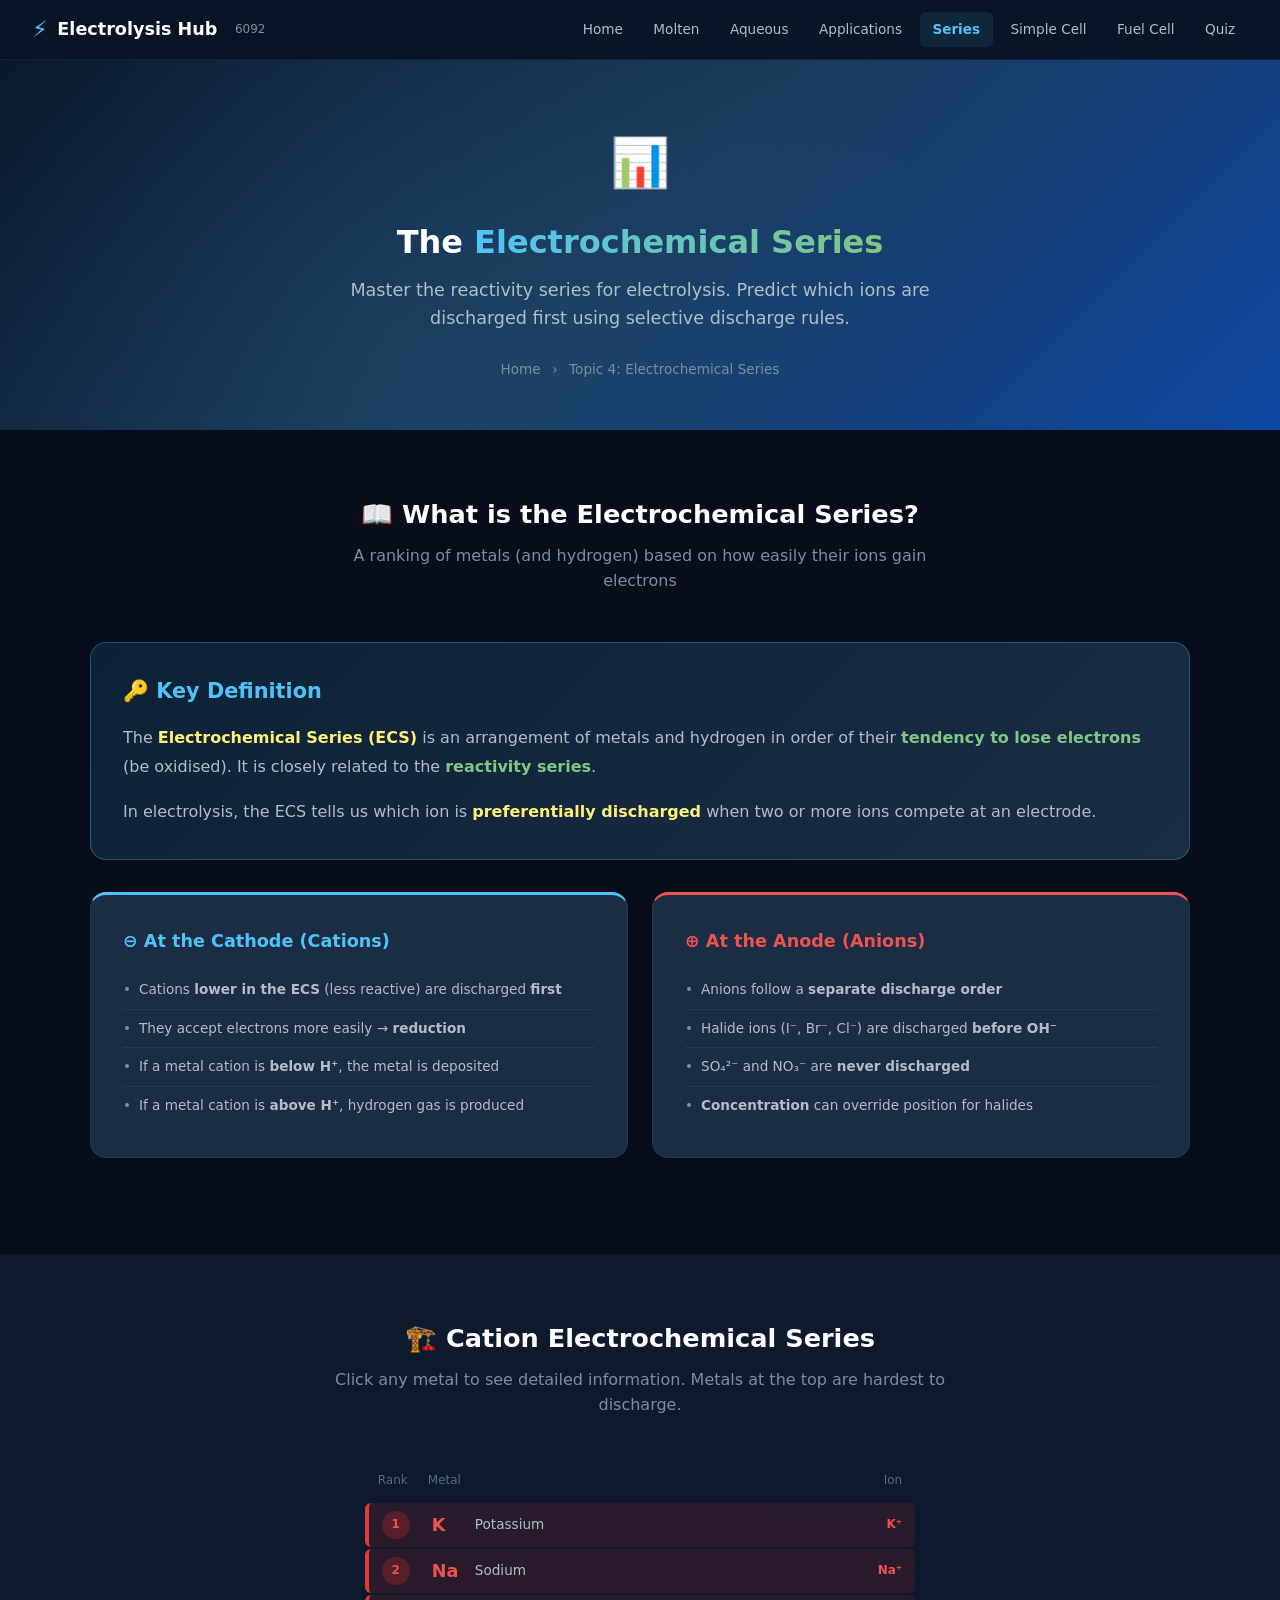
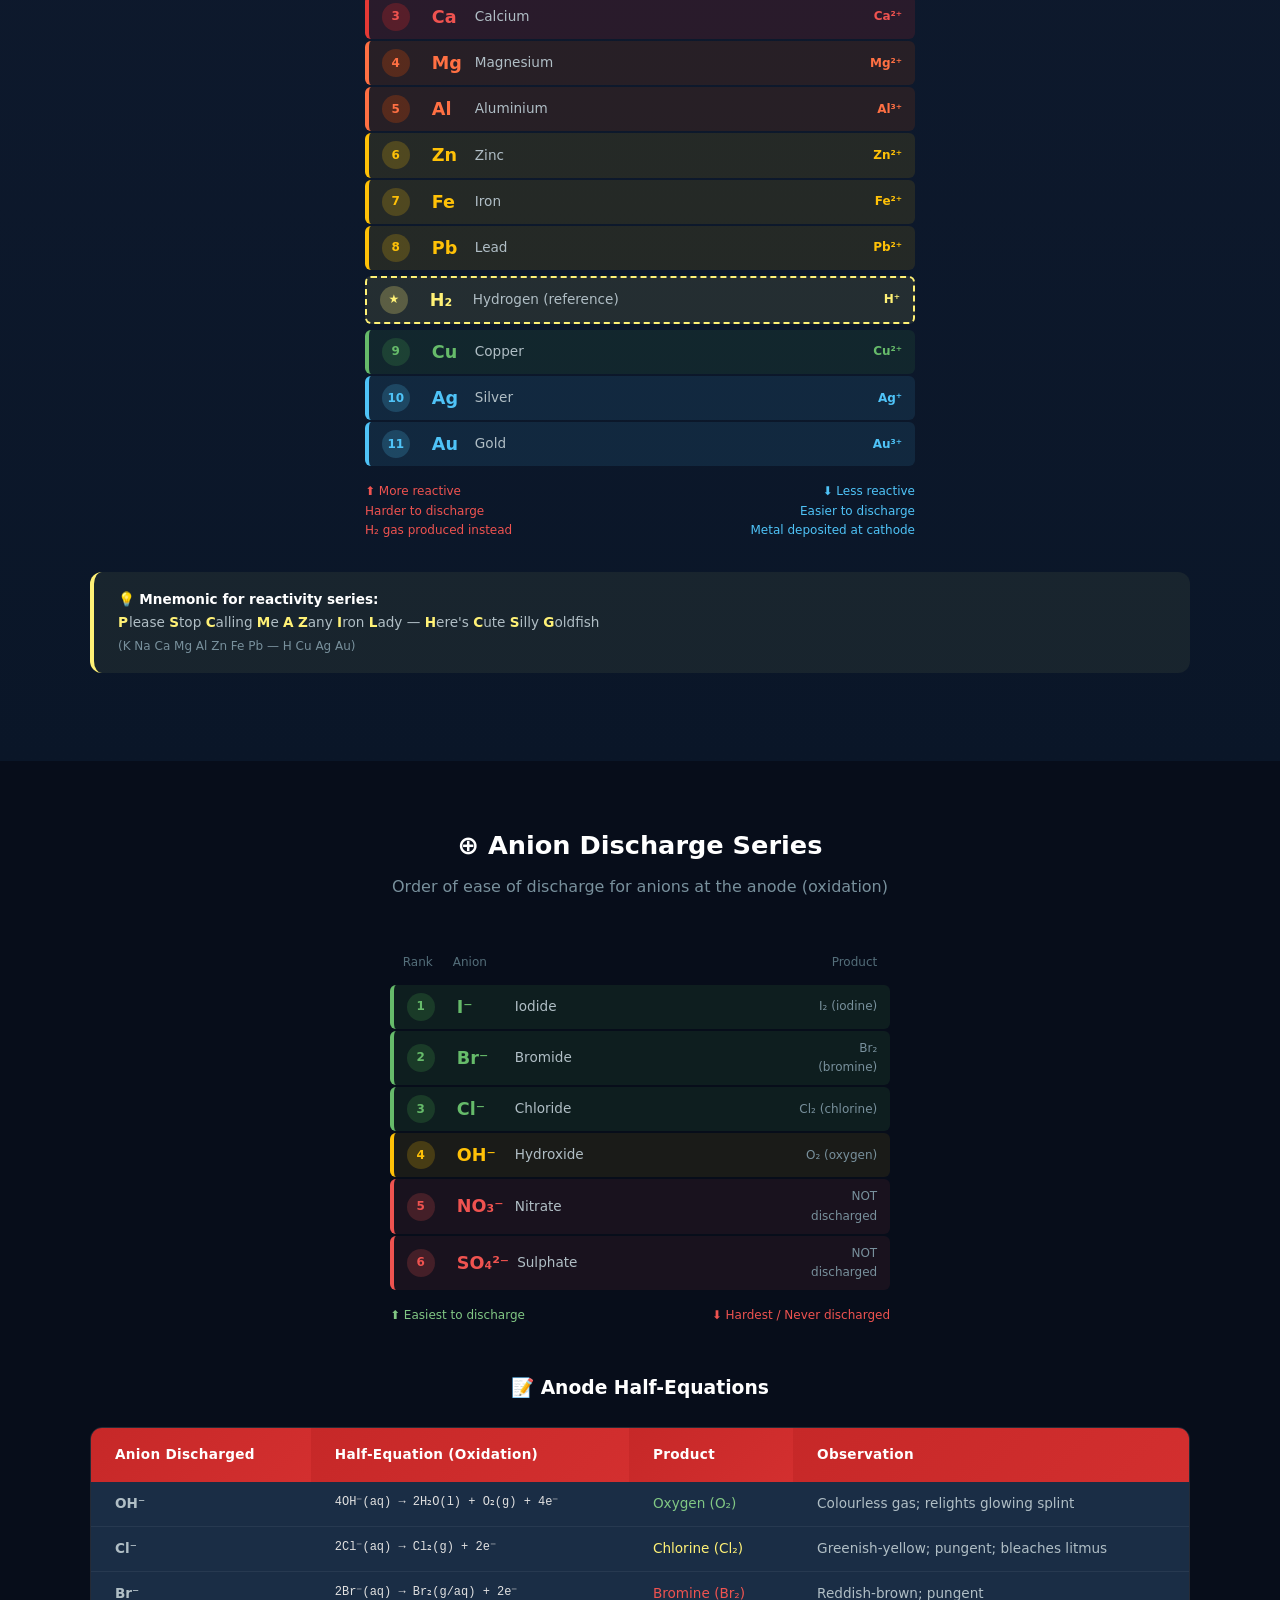
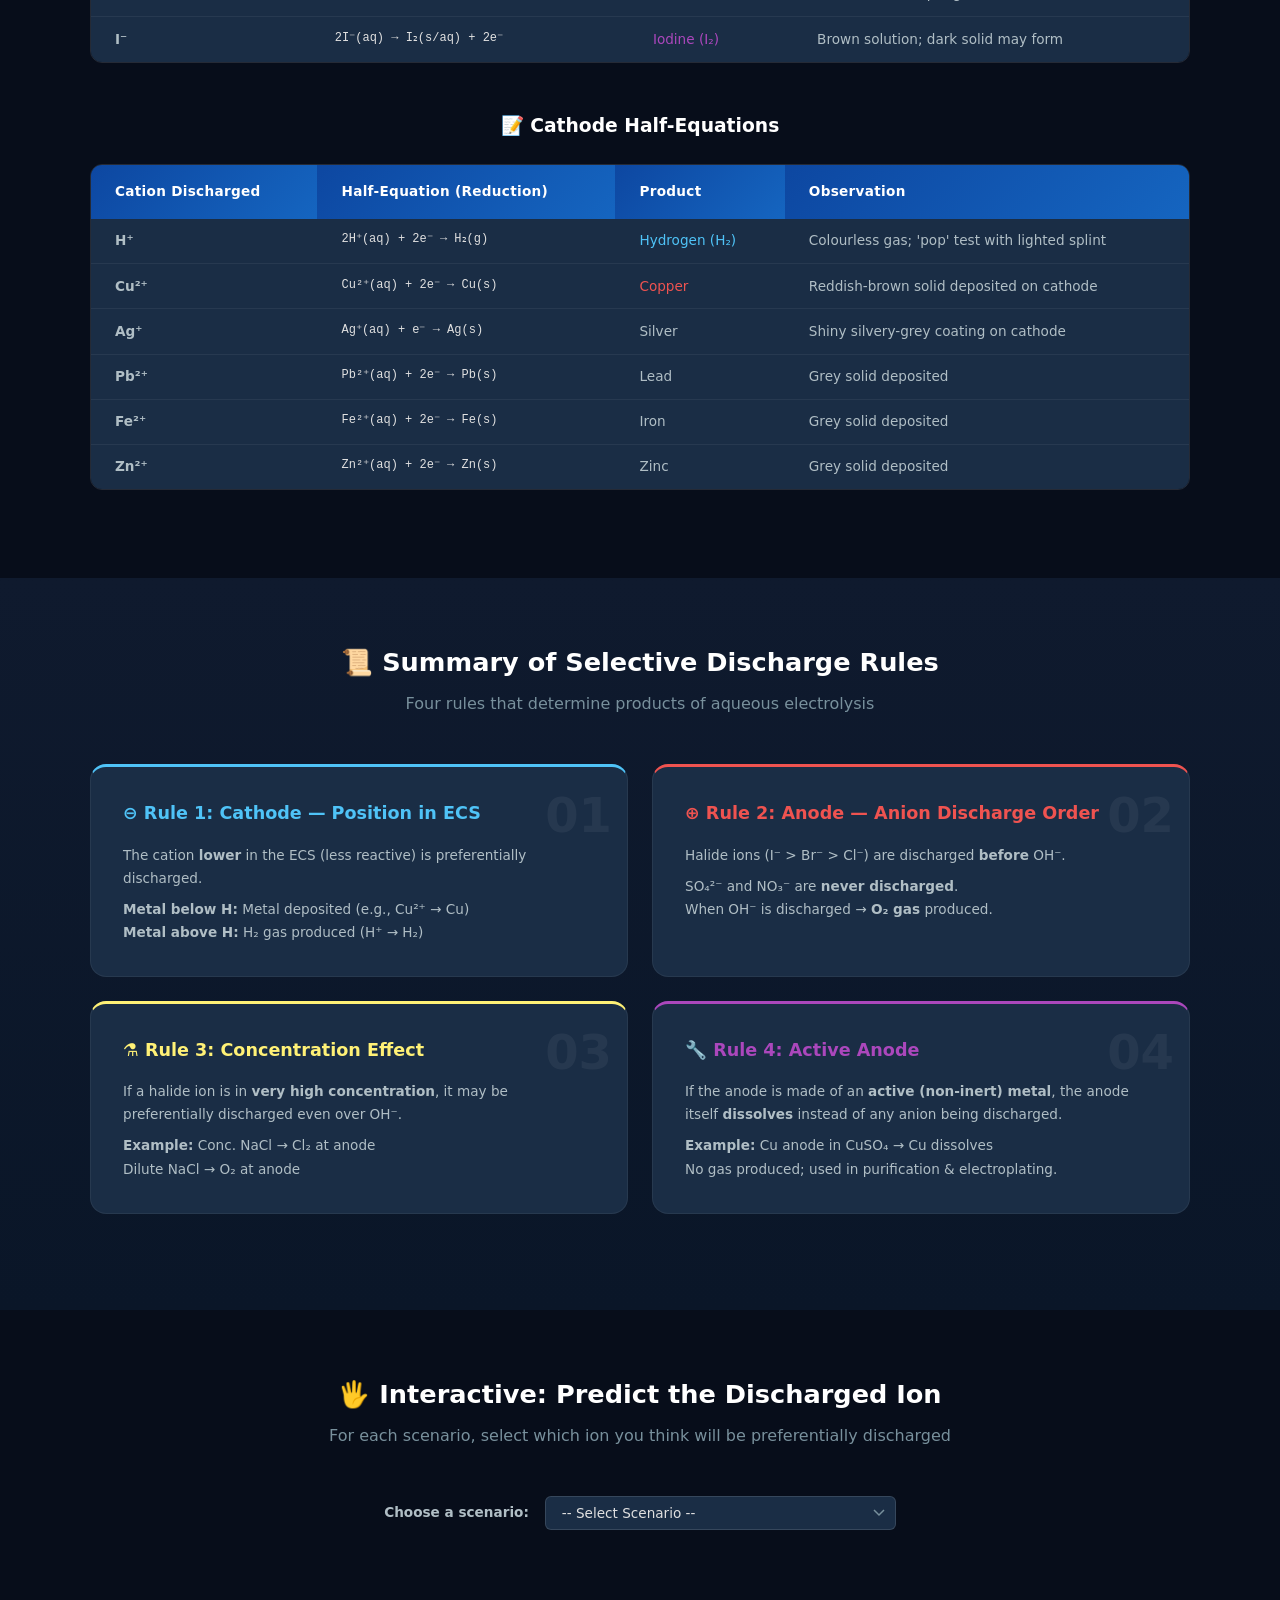
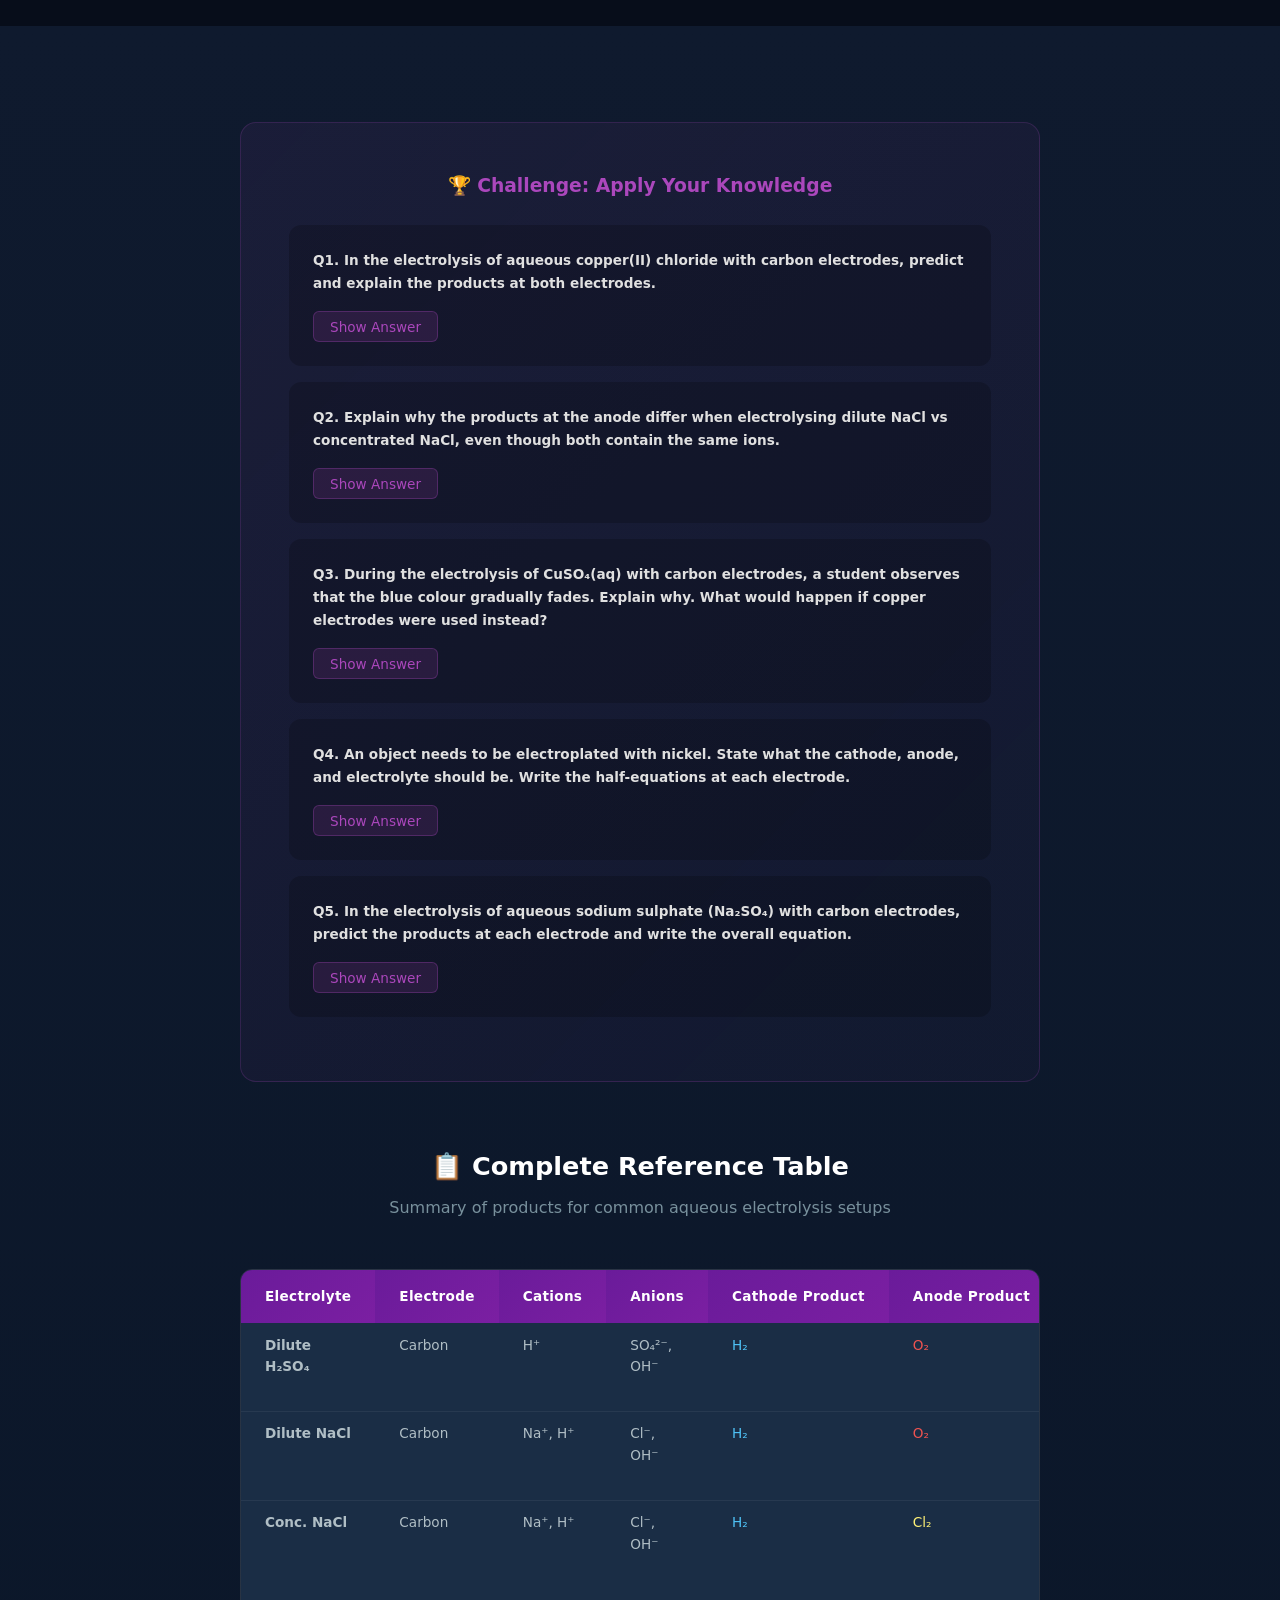
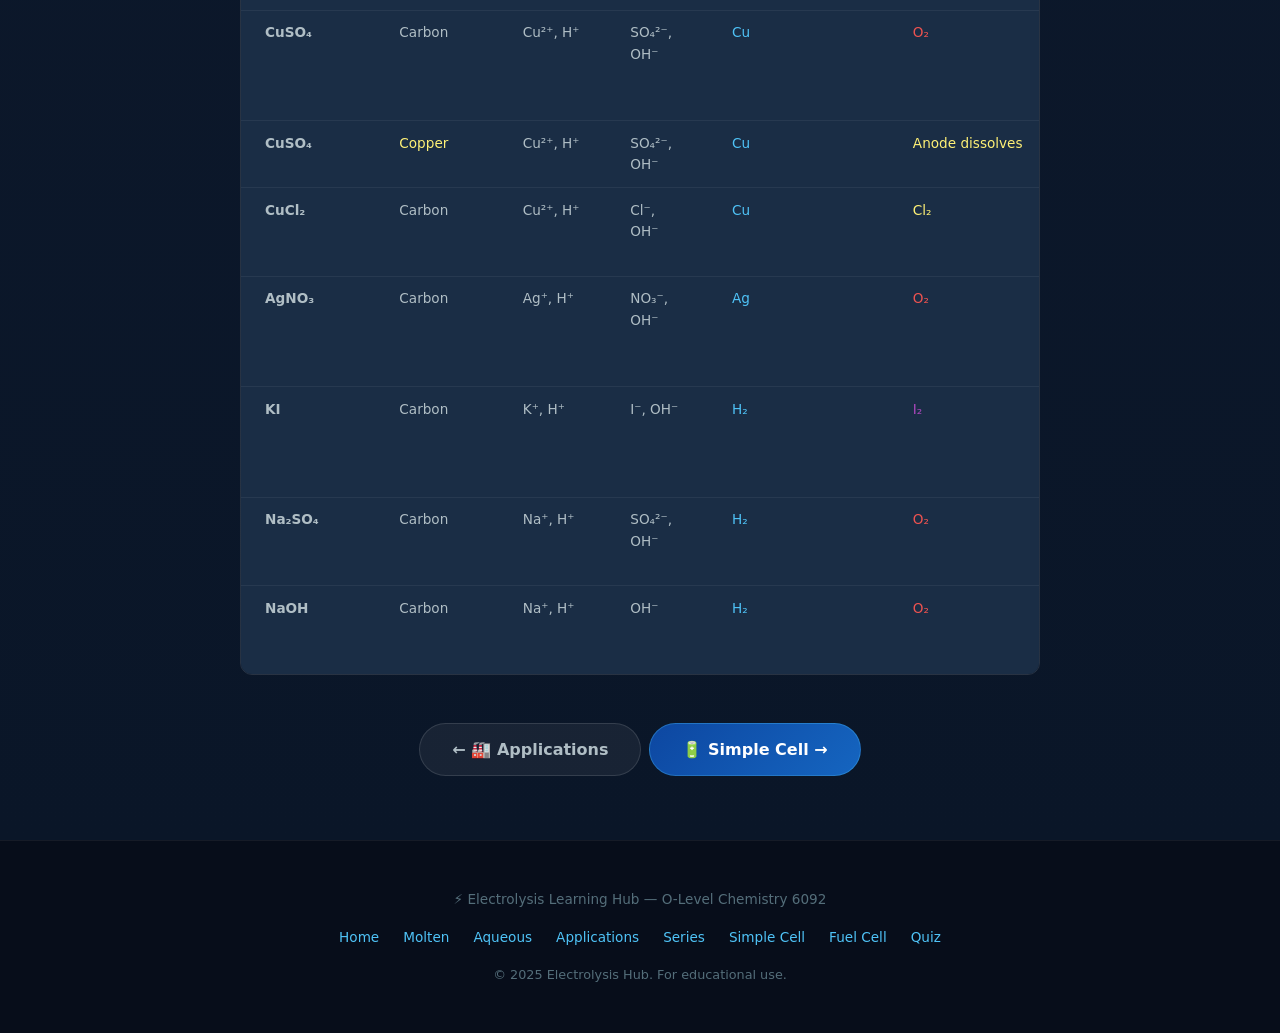
==== electrochemical.html @ e43a7a14 "Add files via upload" ====
<!DOCTYPE html>
<html lang="en">
<head>
    <meta charset="UTF-8">
    <meta name="viewport" content="width=device-width, initial-scale=1.0">
    <title>Electrochemical Series | Electrolysis Hub</title>
    <link rel="stylesheet" href="styles.css">
    <style>
        /* ===== ELECTROCHEMICAL SERIES PAGE STYLES ===== */

        /* Reactivity tower */
        .tower-container {
            max-width: 550px;
            margin: var(--space-xl) auto;
            position: relative;
        }

        .tower-row {
            display: grid;
            grid-template-columns: 50px 1fr 60px;
            align-items: center;
            margin-bottom: 2px;
            border-radius: var(--radius-sm);
            padding: 0.5rem 0.8rem;
            cursor: pointer;
            transition: all var(--transition-fast);
            position: relative;
        }

        .tower-row:hover {
            transform: scale(1.02);
            z-index: 5;
        }

        .tower-row .rank {
            font-size: var(--fs-xs);
            font-weight: 700;
            width: 28px;
            height: 28px;
            border-radius: 50%;
            display: flex;
            align-items: center;
            justify-content: center;
            flex-shrink: 0;
        }

        .tower-row .metal-info {
            display: flex;
            align-items: center;
            gap: var(--space-sm);
        }

        .tower-row .metal-symbol {
            font-weight: 800;
            font-size: var(--fs-md);
            min-width: 35px;
        }

        .tower-row .metal-name {
            font-size: var(--fs-sm);
            color: var(--text-secondary);
        }

        .tower-row .metal-ion {
            font-size: var(--fs-xs);
            font-weight: 600;
            text-align: right;
        }

        /* Colour gradient for reactivity */
        .tower-row.react-very-high {
            background: rgba(198, 40, 40, 0.15);
            border-left: 4px solid #e53935;
        }
        .tower-row.react-very-high .rank { background: rgba(198,40,40,0.3); color: #ef5350; }
        .tower-row.react-very-high .metal-symbol { color: #ef5350; }
        .tower-row.react-very-high .metal-ion { color: #ef5350; }

        .tower-row.react-high {
            background: rgba(230, 81, 0, 0.12);
            border-left: 4px solid #ff7043;
        }
        .tower-row.react-high .rank { background: rgba(230,81,0,0.25); color: #ff7043; }
        .tower-row.react-high .metal-symbol { color: #ff7043; }
        .tower-row.react-high .metal-ion { color: #ff7043; }

        .tower-row.react-medium {
            background: rgba(255, 193, 7, 0.1);
            border-left: 4px solid #ffc107;
        }
        .tower-row.react-medium .rank { background: rgba(255,193,7,0.2); color: #ffc107; }
        .tower-row.react-medium .metal-symbol { color: #ffc107; }
        .tower-row.react-medium .metal-ion { color: #ffc107; }

        .tower-row.react-low {
            background: rgba(76, 175, 80, 0.1);
            border-left: 4px solid #66bb6a;
        }
        .tower-row.react-low .rank { background: rgba(76,175,80,0.2); color: #66bb6a; }
        .tower-row.react-low .metal-symbol { color: #66bb6a; }
        .tower-row.react-low .metal-ion { color: #66bb6a; }

        .tower-row.react-very-low {
            background: rgba(79, 195, 247, 0.1);
            border-left: 4px solid #4fc3f7;
        }
        .tower-row.react-very-low .rank { background: rgba(79,195,247,0.2); color: #4fc3f7; }
        .tower-row.react-very-low .metal-symbol { color: #4fc3f7; }
        .tower-row.react-very-low .metal-ion { color: #4fc3f7; }

        /* Hydrogen reference line */
        .tower-row.hydrogen-ref {
            background: rgba(255, 241, 118, 0.1);
            border-left: 4px solid var(--yellow-light);
            border: 2px dashed var(--yellow-light);
            margin: 6px 0;
        }
        .tower-row.hydrogen-ref .rank { background: rgba(255,241,118,0.25); color: var(--yellow-light); }
        .tower-row.hydrogen-ref .metal-symbol { color: var(--yellow-light); }
        .tower-row.hydrogen-ref .metal-ion { color: var(--yellow-light); }

        /* Side labels for tower */
        .tower-side-labels {
            position: absolute;
            right: -110px;
            top: 0;
            bottom: 0;
            width: 100px;
            display: flex;
            flex-direction: column;
            justify-content: space-between;
            pointer-events: none;
        }

        .side-label {
            font-size: var(--fs-xs);
            color: var(--text-dim);
            text-align: center;
            padding: var(--space-sm);
        }

        .side-label .arrow-up {
            display: block;
            font-size: 1.5rem;
            color: #e53935;
        }

        .side-label .arrow-down {
            display: block;
            font-size: 1.5rem;
            color: #4fc3f7;
        }

        /* Detail popup for clicked row */
        .metal-detail-popup {
            display: none;
            background: var(--bg-card);
            border: 1px solid var(--border-accent);
            border-radius: var(--radius-lg);
            padding: var(--space-xl);
            margin-top: var(--space-lg);
            animation: fadeTabIn 0.3s ease;
            max-width: 550px;
            margin-left: auto;
            margin-right: auto;
        }

        .metal-detail-popup.show {
            display: block;
        }

        .metal-detail-popup h4 {
            color: var(--blue-light);
            margin-bottom: var(--space-md);
            display: flex;
            align-items: center;
            gap: var(--space-sm);
        }

        .metal-detail-popup .detail-grid {
            display: grid;
            grid-template-columns: 1fr 1fr;
            gap: var(--space-sm);
        }

        .detail-item {
            padding: var(--space-sm) var(--space-md);
            background: rgba(0,0,0,0.2);
            border-radius: var(--radius-sm);
        }

        .detail-item .detail-label {
            font-size: var(--fs-xs);
            color: var(--text-muted);
            margin-bottom: 2px;
        }

        .detail-item .detail-value {
            color: var(--text-primary);
            font-size: var(--fs-sm);
            font-weight: 600;
        }

        /* Anion discharge series */
        .anion-tower-container {
            max-width: 500px;
            margin: var(--space-xl) auto;
        }

        .anion-row {
            display: grid;
            grid-template-columns: 50px 1fr 80px;
            align-items: center;
            margin-bottom: 2px;
            border-radius: var(--radius-sm);
            padding: 0.5rem 0.8rem;
            transition: all var(--transition-fast);
        }

        .anion-row:hover {
            transform: scale(1.02);
        }

        .anion-row .rank {
            font-size: var(--fs-xs);
            font-weight: 700;
            width: 28px;
            height: 28px;
            border-radius: 50%;
            display: flex;
            align-items: center;
            justify-content: center;
        }

        .anion-row .anion-info {
            display: flex;
            align-items: center;
            gap: var(--space-sm);
        }

        .anion-row .anion-formula {
            font-weight: 800;
            font-size: var(--fs-md);
            min-width: 50px;
        }

        .anion-row .anion-name {
            font-size: var(--fs-sm);
            color: var(--text-secondary);
        }

        .anion-row .anion-product {
            font-size: var(--fs-xs);
            text-align: right;
            color: var(--text-muted);
        }

        .anion-row.easy-discharge {
            background: rgba(76, 175, 80, 0.1);
            border-left: 4px solid #66bb6a;
        }
        .anion-row.easy-discharge .rank { background: rgba(76,175,80,0.2); color: #66bb6a; }
        .anion-row.easy-discharge .anion-formula { color: #66bb6a; }

        .anion-row.medium-discharge {
            background: rgba(255, 193, 7, 0.08);
            border-left: 4px solid #ffc107;
        }
        .anion-row.medium-discharge .rank { background: rgba(255,193,7,0.2); color: #ffc107; }
        .anion-row.medium-discharge .anion-formula { color: #ffc107; }

        .anion-row.hard-discharge {
            background: rgba(239, 83, 80, 0.08);
            border-left: 4px solid #ef5350;
        }
        .anion-row.hard-discharge .rank { background: rgba(239,83,80,0.2); color: #ef5350; }
        .anion-row.hard-discharge .anion-formula { color: #ef5350; }

        /* Interactive predictor */
        .predictor-box {
            background: var(--bg-card);
            border: 1px solid var(--border-light);
            border-radius: var(--radius-lg);
            padding: var(--space-2xl);
            margin: var(--space-xl) 0;
        }

        .predictor-ions-row {
            display: grid;
            grid-template-columns: 1fr 1fr;
            gap: var(--space-xl);
            margin: var(--space-xl) 0;
        }

        .predictor-electrode {
            background: rgba(0,0,0,0.2);
            border-radius: var(--radius-lg);
            padding: var(--space-xl);
        }

        .predictor-electrode h4 {
            text-align: center;
            margin-bottom: var(--space-lg);
            font-size: var(--fs-md);
        }

        .predictor-electrode.cathode-pred {
            border-top: 3px solid var(--blue-light);
        }

        .predictor-electrode.cathode-pred h4 { color: var(--blue-light); }

        .predictor-electrode.anode-pred {
            border-top: 3px solid var(--red-light);
        }

        .predictor-electrode.anode-pred h4 { color: var(--red-light); }

        .ion-choice {
            display: flex;
            align-items: center;
            gap: var(--space-md);
            padding: 0.6rem var(--space-md);
            margin-bottom: var(--space-sm);
            background: rgba(255,255,255,0.03);
            border: 1px solid var(--border-subtle);
            border-radius: var(--radius-md);
            cursor: pointer;
            transition: all var(--transition-fast);
            color: var(--text-secondary);
            font-size: var(--fs-sm);
        }

        .ion-choice:hover {
            border-color: var(--border-accent);
            background: rgba(79,195,247,0.05);
        }

        .ion-choice.selected {
            border-color: var(--blue-light);
            background: rgba(79,195,247,0.1);
            color: var(--text-primary);
        }

        .ion-choice .ion-radio {
            width: 18px;
            height: 18px;
            border-radius: 50%;
            border: 2px solid var(--border-light);
            flex-shrink: 0;
            transition: all var(--transition-fast);
            position: relative;
        }

        .ion-choice.selected .ion-radio {
            border-color: var(--blue-light);
            background: var(--blue-light);
        }

        .ion-choice.selected .ion-radio::after {
            content: '✓';
            position: absolute;
            top: 50%;
            left: 50%;
            transform: translate(-50%, -50%);
            color: #fff;
            font-size: 10px;
            font-weight: bold;
        }

        .ion-choice.correct-choice {
            border-color: var(--green-light) !important;
            background: rgba(129,199,132,0.1) !important;
        }

        .ion-choice.correct-choice .ion-radio {
            border-color: var(--green-light) !important;
            background: var(--green-light) !important;
        }

        .ion-choice.wrong-choice {
            border-color: var(--red-light) !important;
            background: rgba(239,83,80,0.08) !important;
        }

        .ion-choice.wrong-choice .ion-radio {
            border-color: var(--red-light) !important;
            background: var(--red-light) !important;
        }

        /* Summary rules cards */
        .rules-summary {
            display: grid;
            grid-template-columns: 1fr 1fr;
            gap: var(--space-lg);
            margin: var(--space-xl) 0;
        }

        .rule-card {
            background: var(--bg-card);
            border: 1px solid var(--border-subtle);
            border-radius: var(--radius-lg);
            padding: var(--space-xl);
            position: relative;
            overflow: hidden;
        }

        .rule-card::before {
            content: attr(data-rule);
            position: absolute;
            top: 10px;
            right: 15px;
            font-size: 3rem;
            font-weight: 800;
            opacity: 0.05;
            color: #fff;
        }

        .rule-card h4 {
            margin-bottom: var(--space-md);
            font-size: var(--fs-md);
        }

        .rule-card p {
            color: var(--text-secondary);
            font-size: var(--fs-sm);
            line-height: 1.7;
        }

        .rule-card.rule-cathode {
            border-top: 3px solid var(--blue-light);
        }
        .rule-card.rule-cathode h4 { color: var(--blue-light); }

        .rule-card.rule-anode {
            border-top: 3px solid var(--red-light);
        }
        .rule-card.rule-anode h4 { color: var(--red-light); }

        .rule-card.rule-conc {
            border-top: 3px solid var(--yellow-light);
        }
        .rule-card.rule-conc h4 { color: var(--yellow-light); }

        .rule-card.rule-active {
            border-top: 3px solid var(--purple-light);
        }
        .rule-card.rule-active h4 { color: var(--purple-light); }

        /* Challenge section */
        .challenge-box {
            background: linear-gradient(135deg, rgba(171,71,188,0.08), rgba(171,71,188,0.03));
            border: 1px solid rgba(171,71,188,0.2);
            border-radius: var(--radius-lg);
            padding: var(--space-2xl);
            margin: var(--space-xl) 0;
        }

        .challenge-box h3 {
            color: var(--purple-light);
            text-align: center;
            margin-bottom: var(--space-lg);
        }

        .challenge-q {
            background: rgba(0,0,0,0.2);
            border-radius: var(--radius-md);
            padding: var(--space-lg);
            margin-bottom: var(--space-md);
        }

        .challenge-q .q-text {
            color: var(--text-primary);
            font-size: var(--fs-sm);
            font-weight: 600;
            margin-bottom: var(--space-md);
            line-height: 1.7;
        }

        .challenge-q .reveal-btn {
            padding: 0.4rem 1rem;
            background: rgba(171,71,188,0.15);
            border: 1px solid rgba(171,71,188,0.3);
            border-radius: var(--radius-sm);
            color: var(--purple-light);
            font-size: var(--fs-sm);
            cursor: pointer;
            transition: all var(--transition-fast);
        }

        .challenge-q .reveal-btn:hover {
            background: rgba(171,71,188,0.25);
        }

        .challenge-q .answer-reveal {
            display: none;
            margin-top: var(--space-md);
            padding: var(--space-md);
            background: rgba(129,199,132,0.06);
            border: 1px solid rgba(129,199,132,0.2);
            border-radius: var(--radius-sm);
            color: var(--text-secondary);
            font-size: var(--fs-sm);
            line-height: 1.7;
        }

        .challenge-q .answer-reveal.show { display: block; animation: fadeTabIn 0.3s ease; }

        /* Responsive */
        @media (max-width: 768px) {
            .tower-side-labels { display: none; }
            .tower-container { max-width: 100%; }
            .rules-summary { grid-template-columns: 1fr; }
            .predictor-ions-row { grid-template-columns: 1fr; }
            .metal-detail-popup .detail-grid { grid-template-columns: 1fr; }
        }
    </style>
</head>
<body>

    <!-- ===== NAVIGATION ===== -->
    <nav class="top-nav" id="topNav">
        <a href="index.html" class="nav-brand">
            <span class="brand-icon">⚡</span>
            <span class="brand-text">Electrolysis Hub</span>
            <span class="brand-sub">6092</span>
        </a>
        <button class="nav-toggle" id="navToggle" aria-label="Toggle navigation">
            <span></span><span></span><span></span>
        </button>
        <div class="nav-links" id="navLinks">
            <a href="index.html">Home</a>
            <a href="molten.html">Molten</a>
            <a href="aqueous.html">Aqueous</a>
            <a href="applications.html">Applications</a>
            <a href="electrochemical.html" class="active">Series</a>
            <a href="simple-cell.html">Simple Cell</a>
            <a href="fuel-cell.html">Fuel Cell</a>
            <a href="quiz.html">Quiz</a>
        </div>
    </nav>

    <div class="page-wrapper">

        <!-- ===== PAGE HEADER ===== -->
        <header class="page-header">
            <span class="header-icon">📊</span>
            <h1>The <span>Electrochemical Series</span></h1>
            <p class="header-desc">
                Master the reactivity series for electrolysis. Predict which ions are 
                discharged first using selective discharge rules.
            </p>
            <div class="breadcrumb">
                <a href="index.html">Home</a>
                <span class="sep">›</span>
                <span>Topic 4: Electrochemical Series</span>
            </div>
        </header>

        <!-- ===== SECTION 1: WHAT IS THE ECS ===== -->
        <section class="section">
            <div class="content-wrapper">
                <h2 class="section-title">📖 What is the Electrochemical Series?</h2>
                <p class="section-subtitle">
                    A ranking of metals (and hydrogen) based on how easily their ions gain electrons
                </p>

                <div class="info-box">
                    <h3>🔑 Key Definition</h3>
                    <p>
                        The <span class="highlight">Electrochemical Series (ECS)</span> is an arrangement of 
                        metals and hydrogen in order of their <span class="term">tendency to lose electrons</span> 
                        (be oxidised). It is closely related to the <span class="term">reactivity series</span>.
                    </p>
                    <p>
                        In electrolysis, the ECS tells us which ion is <span class="highlight">preferentially 
                        discharged</span> when two or more ions compete at an electrode.
                    </p>
                </div>

                <div class="compare-grid">
                    <div class="compare-card cathode-card">
                        <h4>⊖ At the Cathode (Cations)</h4>
                        <ul>
                            <li>Cations <strong>lower in the ECS</strong> (less reactive) are discharged <strong>first</strong></li>
                            <li>They accept electrons more easily → <strong>reduction</strong></li>
                            <li>If a metal cation is <strong>below H⁺</strong>, the metal is deposited</li>
                            <li>If a metal cation is <strong>above H⁺</strong>, hydrogen gas is produced</li>
                        </ul>
                    </div>
                    <div class="compare-card anode-card">
                        <h4>⊕ At the Anode (Anions)</h4>
                        <ul>
                            <li>Anions follow a <strong>separate discharge order</strong></li>
                            <li>Halide ions (I⁻, Br⁻, Cl⁻) are discharged <strong>before OH⁻</strong></li>
                            <li>SO₄²⁻ and NO₃⁻ are <strong>never discharged</strong></li>
                            <li><strong>Concentration</strong> can override position for halides</li>
                        </ul>
                    </div>
                </div>
            </div>
        </section>

        <!-- ===== SECTION 2: CATION ECS TOWER ===== -->
        <section class="section section-alt" id="cation-tower">
            <div class="content-wrapper">
                <h2 class="section-title">🏗️ Cation Electrochemical Series</h2>
                <p class="section-subtitle">
                    Click any metal to see detailed information. Metals at the top are hardest to discharge.
                </p>

                <div style="position: relative;">
                    <div class="tower-container" id="cationTower">
                        <!-- Header -->
                        <div style="display: grid; grid-template-columns: 50px 1fr 60px; padding: 0.3rem 0.8rem; margin-bottom: var(--space-sm);">
                            <span style="font-size: var(--fs-xs); color: var(--text-dim);">Rank</span>
                            <span style="font-size: var(--fs-xs); color: var(--text-dim);">Metal</span>
                            <span style="font-size: var(--fs-xs); color: var(--text-dim); text-align: right;">Ion</span>
                        </div>

                        <div class="tower-row react-very-high" data-metal="K">
                            <span class="rank">1</span>
                            <div class="metal-info"><span class="metal-symbol">K</span><span class="metal-name">Potassium</span></div>
                            <span class="metal-ion">K⁺</span>
                        </div>
                        <div class="tower-row react-very-high" data-metal="Na">
                            <span class="rank">2</span>
                            <div class="metal-info"><span class="metal-symbol">Na</span><span class="metal-name">Sodium</span></div>
                            <span class="metal-ion">Na⁺</span>
                        </div>
                        <div class="tower-row react-very-high" data-metal="Ca">
                            <span class="rank">3</span>
                            <div class="metal-info"><span class="metal-symbol">Ca</span><span class="metal-name">Calcium</span></div>
                            <span class="metal-ion">Ca²⁺</span>
                        </div>
                        <div class="tower-row react-high" data-metal="Mg">
                            <span class="rank">4</span>
                            <div class="metal-info"><span class="metal-symbol">Mg</span><span class="metal-name">Magnesium</span></div>
                            <span class="metal-ion">Mg²⁺</span>
                        </div>
                        <div class="tower-row react-high" data-metal="Al">
                            <span class="rank">5</span>
                            <div class="metal-info"><span class="metal-symbol">Al</span><span class="metal-name">Aluminium</span></div>
                            <span class="metal-ion">Al³⁺</span>
                        </div>
                        <div class="tower-row react-medium" data-metal="Zn">
                            <span class="rank">6</span>
                            <div class="metal-info"><span class="metal-symbol">Zn</span><span class="metal-name">Zinc</span></div>
                            <span class="metal-ion">Zn²⁺</span>
                        </div>
                        <div class="tower-row react-medium" data-metal="Fe">
                            <span class="rank">7</span>
                            <div class="metal-info"><span class="metal-symbol">Fe</span><span class="metal-name">Iron</span></div>
                            <span class="metal-ion">Fe²⁺</span>
                        </div>
                        <div class="tower-row react-medium" data-metal="Pb">
                            <span class="rank">8</span>
                            <div class="metal-info"><span class="metal-symbol">Pb</span><span class="metal-name">Lead</span></div>
                            <span class="metal-ion">Pb²⁺</span>
                        </div>

                        <!-- HYDROGEN REFERENCE LINE -->
                        <div class="tower-row hydrogen-ref" data-metal="H">
                            <span class="rank">★</span>
                            <div class="metal-info"><span class="metal-symbol">H₂</span><span class="metal-name">Hydrogen (reference)</span></div>
                            <span class="metal-ion">H⁺</span>
                        </div>

                        <div class="tower-row react-low" data-metal="Cu">
                            <span class="rank">9</span>
                            <div class="metal-info"><span class="metal-symbol">Cu</span><span class="metal-name">Copper</span></div>
                            <span class="metal-ion">Cu²⁺</span>
                        </div>
                        <div class="tower-row react-very-low" data-metal="Ag">
                            <span class="rank">10</span>
                            <div class="metal-info"><span class="metal-symbol">Ag</span><span class="metal-name">Silver</span></div>
                            <span class="metal-ion">Ag⁺</span>
                        </div>
                        <div class="tower-row react-very-low" data-metal="Au">
                            <span class="rank">11</span>
                            <div class="metal-info"><span class="metal-symbol">Au</span><span class="metal-name">Gold</span></div>
                            <span class="metal-ion">Au³⁺</span>
                        </div>

                        <!-- Side arrows -->
                        <div style="text-align: center; margin-top: var(--space-md); display: flex; justify-content: space-between; align-items: center;">
                            <div style="font-size: var(--fs-xs); color: var(--red-light); text-align: left;">
                                ⬆️ More reactive<br>Harder to discharge<br>H₂ gas produced instead
                            </div>
                            <div style="font-size: var(--fs-xs); color: var(--blue-light); text-align: right;">
                                ⬇️ Less reactive<br>Easier to discharge<br>Metal deposited at cathode
                            </div>
                        </div>
                    </div>
                </div>

                <!-- Detail popup -->
                <div class="metal-detail-popup" id="metalDetail">
                    <!-- Filled by JS -->
                </div>

                <div class="callout callout-tip">
                    💡 <strong>Mnemonic for reactivity series:</strong><br>
                    <strong style="color: var(--yellow-light); letter-spacing: 1px;">
                        P</strong>lease <strong style="color: var(--yellow-light);">S</strong>top 
                    <strong style="color: var(--yellow-light);">C</strong>alling 
                    <strong style="color: var(--yellow-light);">M</strong>e 
                    <strong style="color: var(--yellow-light);">A</strong> 
                    <strong style="color: var(--yellow-light);">Z</strong>any 
                    <strong style="color: var(--yellow-light);">I</strong>ron 
                    <strong style="color: var(--yellow-light);">L</strong>ady — 
                    <strong style="color: var(--yellow-light);">H</strong>ere's 
                    <strong style="color: var(--yellow-light);">C</strong>ute 
                    <strong style="color: var(--yellow-light);">S</strong>illy 
                    <strong style="color: var(--yellow-light);">G</strong>oldfish<br>
                    <span style="color: var(--text-muted); font-size: var(--fs-xs);">(K Na Ca Mg Al Zn Fe Pb — H Cu Ag Au)</span>
                </div>
            </div>
        </section>

        <!-- ===== SECTION 3: ANION DISCHARGE SERIES ===== -->
        <section class="section" id="anion-series">
            <div class="content-wrapper">
                <h2 class="section-title">⊕ Anion Discharge Series</h2>
                <p class="section-subtitle">
                    Order of ease of discharge for anions at the anode (oxidation)
                </p>

                <div class="anion-tower-container">
                    <div style="display: grid; grid-template-columns: 50px 1fr 80px; padding: 0.3rem 0.8rem; margin-bottom: var(--space-sm);">
                        <span style="font-size: var(--fs-xs); color: var(--text-dim);">Rank</span>
                        <span style="font-size: var(--fs-xs); color: var(--text-dim);">Anion</span>
                        <span style="font-size: var(--fs-xs); color: var(--text-dim); text-align: right;">Product</span>
                    </div>

                    <div class="anion-row easy-discharge">
                        <span class="rank">1</span>
                        <div class="anion-info"><span class="anion-formula">I⁻</span><span class="anion-name">Iodide</span></div>
                        <span class="anion-product">I₂ (iodine)</span>
                    </div>
                    <div class="anion-row easy-discharge">
                        <span class="rank">2</span>
                        <div class="anion-info"><span class="anion-formula">Br⁻</span><span class="anion-name">Bromide</span></div>
                        <span class="anion-product">Br₂ (bromine)</span>
                    </div>
                    <div class="anion-row easy-discharge">
                        <span class="rank">3</span>
                        <div class="anion-info"><span class="anion-formula">Cl⁻</span><span class="anion-name">Chloride</span></div>
                        <span class="anion-product">Cl₂ (chlorine)</span>
                    </div>
                    <div class="anion-row medium-discharge">
                        <span class="rank">4</span>
                        <div class="anion-info"><span class="anion-formula">OH⁻</span><span class="anion-name">Hydroxide</span></div>
                        <span class="anion-product">O₂ (oxygen)</span>
                    </div>
                    <div class="anion-row hard-discharge">
                        <span class="rank">5</span>
                        <div class="anion-info"><span class="anion-formula">NO₃⁻</span><span class="anion-name">Nitrate</span></div>
                        <span class="anion-product">NOT discharged</span>
                    </div>
                    <div class="anion-row hard-discharge">
                        <span class="rank">6</span>
                        <div class="anion-info"><span class="anion-formula">SO₄²⁻</span><span class="anion-name">Sulphate</span></div>
                        <span class="anion-product">NOT discharged</span>
                    </div>

                    <div style="text-align: center; margin-top: var(--space-md); display: flex; justify-content: space-between;">
                        <span style="color: var(--green-light); font-size: var(--fs-xs);">⬆️ Easiest to discharge</span>
                        <span style="color: var(--red-light); font-size: var(--fs-xs);">⬇️ Hardest / Never discharged</span>
                    </div>
                </div>

                <!-- Anion equations table -->
                <h3 style="color: var(--text-white); text-align: center; margin: var(--space-2xl) 0 var(--space-lg);">
                    📝 Anode Half-Equations
                </h3>
                <div class="data-table-wrapper">
                    <table class="data-table red-header">
                        <thead>
                            <tr>
                                <th>Anion Discharged</th>
                                <th>Half-Equation (Oxidation)</th>
                                <th>Product</th>
                                <th>Observation</th>
                            </tr>
                        </thead>
                        <tbody>
                            <tr>
                                <td><strong>OH⁻</strong></td>
                                <td class="eq-cell">4OH⁻(aq) → 2H₂O(l) + O₂(g) + 4e⁻</td>
                                <td style="color: var(--green-light);">Oxygen (O₂)</td>
                                <td>Colourless gas; relights glowing splint</td>
                            </tr>
                            <tr>
                                <td><strong>Cl⁻</strong></td>
                                <td class="eq-cell">2Cl⁻(aq) → Cl₂(g) + 2e⁻</td>
                                <td style="color: var(--yellow-light);">Chlorine (Cl₂)</td>
                                <td>Greenish-yellow; pungent; bleaches litmus</td>
                            </tr>
                            <tr>
                                <td><strong>Br⁻</strong></td>
                                <td class="eq-cell">2Br⁻(aq) → Br₂(g/aq) + 2e⁻</td>
                                <td style="color: var(--red-light);">Bromine (Br₂)</td>
                                <td>Reddish-brown; pungent</td>
                            </tr>
                            <tr>
                                <td><strong>I⁻</strong></td>
                                <td class="eq-cell">2I⁻(aq) → I₂(s/aq) + 2e⁻</td>
                                <td style="color: var(--purple-light);">Iodine (I₂)</td>
                                <td>Brown solution; dark solid may form</td>
                            </tr>
                        </tbody>
                    </table>
                </div>

                <!-- Cathode equations table -->
                <h3 style="color: var(--text-white); text-align: center; margin: var(--space-2xl) 0 var(--space-lg);">
                    📝 Cathode Half-Equations
                </h3>
                <div class="data-table-wrapper">
                    <table class="data-table">
                        <thead>
                            <tr>
                                <th>Cation Discharged</th>
                                <th>Half-Equation (Reduction)</th>
                                <th>Product</th>
                                <th>Observation</th>
                            </tr>
                        </thead>
                        <tbody>
                            <tr>
                                <td><strong>H⁺</strong></td>
                                <td class="eq-cell">2H⁺(aq) + 2e⁻ → H₂(g)</td>
                                <td style="color: var(--blue-light);">Hydrogen (H₂)</td>
                                <td>Colourless gas; 'pop' test with lighted splint</td>
                            </tr>
                            <tr>
                                <td><strong>Cu²⁺</strong></td>
                                <td class="eq-cell">Cu²⁺(aq) + 2e⁻ → Cu(s)</td>
                                <td style="color: var(--red-light);">Copper</td>
                                <td>Reddish-brown solid deposited on cathode</td>
                            </tr>
                            <tr>
                                <td><strong>Ag⁺</strong></td>
                                <td class="eq-cell">Ag⁺(aq) + e⁻ → Ag(s)</td>
                                <td>Silver</td>
                                <td>Shiny silvery-grey coating on cathode</td>
                            </tr>
                            <tr>
                                <td><strong>Pb²⁺</strong></td>
                                <td class="eq-cell">Pb²⁺(aq) + 2e⁻ → Pb(s)</td>
                                <td>Lead</td>
                                <td>Grey solid deposited</td>
                            </tr>
                            <tr>
                                <td><strong>Fe²⁺</strong></td>
                                <td class="eq-cell">Fe²⁺(aq) + 2e⁻ → Fe(s)</td>
                                <td>Iron</td>
                                <td>Grey solid deposited</td>
                            </tr>
                            <tr>
                                <td><strong>Zn²⁺</strong></td>
                                <td class="eq-cell">Zn²⁺(aq) + 2e⁻ → Zn(s)</td>
                                <td>Zinc</td>
                                <td>Grey solid deposited</td>
                            </tr>
                        </tbody>
                    </table>
                </div>
            </div>
        </section>

        <!-- ===== SECTION 4: SUMMARY RULES ===== -->
        <section class="section section-alt">
            <div class="content-wrapper">
                <h2 class="section-title">📜 Summary of Selective Discharge Rules</h2>
                <p class="section-subtitle">Four rules that determine products of aqueous electrolysis</p>

                <div class="rules-summary">
                    <div class="rule-card rule-cathode" data-rule="01">
                        <h4>⊖ Rule 1: Cathode — Position in ECS</h4>
                        <p>The cation <strong>lower</strong> in the ECS (less reactive) is preferentially discharged.</p>
                        <p style="margin-top: var(--space-sm);">
                            <strong>Metal below H:</strong> Metal deposited (e.g., Cu²⁺ → Cu)<br>
                            <strong>Metal above H:</strong> H₂ gas produced (H⁺ → H₂)
                        </p>
                    </div>
                    <div class="rule-card rule-anode" data-rule="02">
                        <h4>⊕ Rule 2: Anode — Anion Discharge Order</h4>
                        <p>Halide ions (I⁻ > Br⁻ > Cl⁻) are discharged <strong>before</strong> OH⁻.</p>
                        <p style="margin-top: var(--space-sm);">
                            SO₄²⁻ and NO₃⁻ are <strong>never discharged</strong>.<br>
                            When OH⁻ is discharged → <strong>O₂ gas</strong> produced.
                        </p>
                    </div>
                    <div class="rule-card rule-conc" data-rule="03">
                        <h4>⚗️ Rule 3: Concentration Effect</h4>
                        <p>If a halide ion is in <strong>very high concentration</strong>, it may be 
                        preferentially discharged even over OH⁻.</p>
                        <p style="margin-top: var(--space-sm);">
                            <strong>Example:</strong> Conc. NaCl → Cl₂ at anode<br>
                            Dilute NaCl → O₂ at anode
                        </p>
                    </div>
                    <div class="rule-card rule-active" data-rule="04">
                        <h4>🔧 Rule 4: Active Anode</h4>
                        <p>If the anode is made of an <strong>active (non-inert) metal</strong>, the 
                        anode itself <strong>dissolves</strong> instead of any anion being discharged.</p>
                        <p style="margin-top: var(--space-sm);">
                            <strong>Example:</strong> Cu anode in CuSO₄ → Cu dissolves<br>
                            No gas produced; used in purification & electroplating.
                        </p>
                    </div>
                </div>
            </div>
        </section>

        <!-- ===== SECTION 5: INTERACTIVE PREDICTOR ===== -->
        <section class="section" id="predictor-section">
            <div class="content-wrapper">
                <h2 class="section-title">🖐️ Interactive: Predict the Discharged Ion</h2>
                <p class="section-subtitle">
                    For each scenario, select which ion you think will be preferentially discharged
                </p>

                <!-- Scenario selector -->
                <div class="selector-group" style="justify-content: center; margin-bottom: var(--space-xl);">
                    <label for="scenarioSelect">Choose a scenario:</label>
                    <select id="scenarioSelect">
                        <option value="">-- Select Scenario --</option>
                        <option value="s1">NaCl(aq) dilute — Carbon electrodes</option>
                        <option value="s2">CuSO₄(aq) — Carbon electrodes</option>
                        <option value="s3">NaCl(aq) concentrated — Carbon electrodes</option>
                        <option value="s4">AgNO₃(aq) — Carbon electrodes</option>
                        <option value="s5">KI(aq) — Carbon electrodes</option>
                        <option value="s6">H₂SO₄(aq) dilute — Carbon electrodes</option>
                        <option value="s7">CuSO₄(aq) — Copper electrodes</option>
                    </select>
                </div>

                <div class="predictor-box" id="predictorArea" style="display: none;">
                    <h4 id="scenarioTitle" style="color: var(--text-white); text-align: center; margin-bottom: var(--space-sm); font-size: var(--fs-lg);"></h4>
                    <p id="scenarioIons" style="color: var(--text-muted); text-align: center; font-size: var(--fs-sm); margin-bottom: var(--space-xl);"></p>

                    <div class="predictor-ions-row">
                        <!-- Cathode prediction -->
                        <div class="predictor-electrode cathode-pred">
                            <h4>⊖ Cathode (−) — Which cation is discharged?</h4>
                            <div id="cathodeChoices">
                                <!-- Filled by JS -->
                            </div>
                        </div>
                        <!-- Anode prediction -->
                        <div class="predictor-electrode anode-pred">
                            <h4>⊕ Anode (+) — Which anion is discharged?</h4>
                            <div id="anodeChoices">
                                <!-- Filled by JS -->
                            </div>
                        </div>
                    </div>

                    <div style="text-align: center; margin-top: var(--space-lg);">
                        <button class="btn btn-success btn-lg" id="checkPrediction">✓ Check My Prediction</button>
                        <button class="btn btn-secondary btn-lg" id="resetPrediction" style="margin-left: var(--space-sm);">↻ Reset</button>
                    </div>

                    <div id="predictionFeedback" style="display: none; margin-top: var(--space-xl);"></div>
                </div>
            </div>
        </section>

        <!-- ===== SECTION 6: CHALLENGE QUESTIONS ===== -->
        <section class="section section-alt">
            <div class="content-wrapper narrow-wrapper">
                <div class="challenge-box">
                    <h3>🏆 Challenge: Apply Your Knowledge</h3>

                    <div class="challenge-q">
                        <p class="q-text">Q1. In the electrolysis of aqueous copper(II) chloride with carbon electrodes, 
                        predict and explain the products at both electrodes.</p>
                        <button class="reveal-btn" onclick="this.nextElementSibling.classList.toggle('show')">Show Answer</button>
                        <div class="answer-reveal">
                            <strong>Cathode:</strong> Copper is deposited. Cu²⁺ is lower than H⁺ in the ECS 
                            (Cu is less reactive), so Cu²⁺ is preferentially discharged.<br>
                            <code style="color: var(--blue-light);">Cu²⁺(aq) + 2e⁻ → Cu(s)</code><br><br>
                            <strong>Anode:</strong> Chlorine gas is produced. Cl⁻ is a halide ion and is 
                            preferentially discharged before OH⁻.<br>
                            <code style="color: var(--red-light);">2Cl⁻(aq) → Cl₂(g) + 2e⁻</code>
                        </div>
                    </div>

                    <div class="challenge-q">
                        <p class="q-text">Q2. Explain why the products at the anode differ when electrolysing 
                        dilute NaCl vs concentrated NaCl, even though both contain the same ions.</p>
                        <button class="reveal-btn" onclick="this.nextElementSibling.classList.toggle('show')">Show Answer</button>
                        <div class="answer-reveal">
                            Both solutions contain Cl⁻ and OH⁻ at the anode.<br><br>
                            <strong>Dilute NaCl:</strong> Cl⁻ concentration is low. OH⁻ is preferentially 
                            discharged → <strong>O₂ gas</strong> produced.<br><br>
                            <strong>Concentrated NaCl:</strong> Cl⁻ is in very high concentration. The 
                            <strong>concentration effect overrides</strong> the position rule, so Cl⁻ is 
                            preferentially discharged → <strong>Cl₂ gas</strong> produced.
                        </div>
                    </div>

                    <div class="challenge-q">
                        <p class="q-text">Q3. During the electrolysis of CuSO₄(aq) with carbon electrodes, 
                        a student observes that the blue colour gradually fades. Explain why. 
                        What would happen if copper electrodes were used instead?</p>
                        <button class="reveal-btn" onclick="this.nextElementSibling.classList.toggle('show')">Show Answer</button>
                        <div class="answer-reveal">
                            <strong>With carbon electrodes:</strong> Cu²⁺ ions are discharged at the cathode 
                            and deposited as Cu. Since the carbon anode is inert, it does not dissolve — no new 
                            Cu²⁺ enters the solution. Therefore Cu²⁺ concentration decreases and the 
                            <strong>blue colour fades</strong>.<br><br>
                            <strong>With copper electrodes:</strong> Cu²⁺ is still deposited at the cathode, 
                            but the copper anode <strong>dissolves</strong>, releasing Cu²⁺ back into solution 
                            at the same rate. So Cu²⁺ concentration stays constant and the 
                            <strong>blue colour remains unchanged</strong>.
                        </div>
                    </div>

                    <div class="challenge-q">
                        <p class="q-text">Q4. An object needs to be electroplated with nickel. 
                        State what the cathode, anode, and electrolyte should be. 
                        Write the half-equations at each electrode.</p>
                        <button class="reveal-btn" onclick="this.nextElementSibling.classList.toggle('show')">Show Answer</button>
                        <div class="answer-reveal">
                            <strong>Cathode:</strong> The object to be plated<br>
                            <strong>Anode:</strong> Pure nickel<br>
                            <strong>Electrolyte:</strong> Nickel(II) sulphate — NiSO₄(aq)<br><br>
                            <strong>Cathode equation:</strong> 
                            <code style="color: var(--blue-light);">Ni²⁺(aq) + 2e⁻ → Ni(s)</code> (Reduction)<br>
                            <strong>Anode equation:</strong> 
                            <code style="color: var(--red-light);">Ni(s) → Ni²⁺(aq) + 2e⁻</code> (Oxidation)
                        </div>
                    </div>

                    <div class="challenge-q">
                        <p class="q-text">Q5. In the electrolysis of aqueous sodium sulphate (Na₂SO₄) 
                        with carbon electrodes, predict the products at each electrode and write the overall equation.</p>
                        <button class="reveal-btn" onclick="this.nextElementSibling.classList.toggle('show')">Show Answer</button>
                        <div class="answer-reveal">
                            Ions present: Na⁺, H⁺, SO₄²⁻, OH⁻<br><br>
                            <strong>Cathode:</strong> Na⁺ is very reactive (high in ECS). H⁺ is preferentially 
                            discharged → <strong>H₂ gas</strong><br>
                            <code style="color: var(--blue-light);">2H⁺(aq) + 2e⁻ → H₂(g)</code><br><br>
                            <strong>Anode:</strong> SO₄²⁻ is never discharged. OH⁻ is preferentially 
                            discharged → <strong>O₂ gas</strong><br>
                            <code style="color: var(--red-light);">4OH⁻(aq) → 2H₂O(l) + O₂(g) + 4e⁻</code><br><br>
                            <strong>Overall:</strong> <code style="color: var(--yellow-light);">2H₂O(l) → 2H₂(g) + O₂(g)</code><br>
                            Same as electrolysis of water! Na₂SO₄ remains in solution.
                        </div>
                    </div>
                </div>

                <!-- Full reference table -->
                <h2 class="section-title" style="margin-top: var(--space-3xl);">📋 Complete Reference Table</h2>
                <p class="section-subtitle">Summary of products for common aqueous electrolysis setups</p>

                <div class="data-table-wrapper">
                    <table class="data-table purple-header">
                        <thead>
                            <tr>
                                <th>Electrolyte</th>
                                <th>Electrode</th>
                                <th>Cations</th>
                                <th>Anions</th>
                                <th class="center">Cathode Product</th>
                                <th class="center">Anode Product</th>
                                <th>Key Reason</th>
                            </tr>
                        </thead>
                        <tbody>
                            <tr>
                                <td><strong>Dilute H₂SO₄</strong></td>
                                <td>Carbon</td>
                                <td>H⁺</td>
                                <td>SO₄²⁻, OH⁻</td>
                                <td style="color: var(--blue-light);">H₂</td>
                                <td style="color: var(--red-light);">O₂</td>
                                <td>Only H⁺; SO₄²⁻ never discharged</td>
                            </tr>
                            <tr>
                                <td><strong>Dilute NaCl</strong></td>
                                <td>Carbon</td>
                                <td>Na⁺, H⁺</td>
                                <td>Cl⁻, OH⁻</td>
                                <td style="color: var(--blue-light);">H₂</td>
                                <td style="color: var(--red-light);">O₂</td>
                                <td>Na⁺ too reactive; Cl⁻ too dilute</td>
                            </tr>
                            <tr>
                                <td><strong>Conc. NaCl</strong></td>
                                <td>Carbon</td>
                                <td>Na⁺, H⁺</td>
                                <td>Cl⁻, OH⁻</td>
                                <td style="color: var(--blue-light);">H₂</td>
                                <td style="color: var(--yellow-light);">Cl₂</td>
                                <td>Cl⁻ high conc. overrides OH⁻</td>
                            </tr>
                            <tr>
                                <td><strong>CuSO₄</strong></td>
                                <td>Carbon</td>
                                <td>Cu²⁺, H⁺</td>
                                <td>SO₄²⁻, OH⁻</td>
                                <td style="color: var(--blue-light);">Cu</td>
                                <td style="color: var(--red-light);">O₂</td>
                                <td>Cu²⁺ below H⁺; SO₄²⁻ never discharged</td>
                            </tr>
                            <tr>
                                <td><strong>CuSO₄</strong></td>
                                <td style="color: var(--yellow-light);">Copper</td>
                                <td>Cu²⁺, H⁺</td>
                                <td>SO₄²⁻, OH⁻</td>
                                <td style="color: var(--blue-light);">Cu</td>
                                <td style="color: var(--yellow-light);">Anode dissolves</td>
                                <td>Active anode dissolves</td>
                            </tr>
                            <tr>
                                <td><strong>CuCl₂</strong></td>
                                <td>Carbon</td>
                                <td>Cu²⁺, H⁺</td>
                                <td>Cl⁻, OH⁻</td>
                                <td style="color: var(--blue-light);">Cu</td>
                                <td style="color: var(--yellow-light);">Cl₂</td>
                                <td>Cu²⁺ below H⁺; Cl⁻ is halide</td>
                            </tr>
                            <tr>
                                <td><strong>AgNO₃</strong></td>
                                <td>Carbon</td>
                                <td>Ag⁺, H⁺</td>
                                <td>NO₃⁻, OH⁻</td>
                                <td style="color: var(--blue-light);">Ag</td>
                                <td style="color: var(--red-light);">O₂</td>
                                <td>Ag⁺ very low reactivity; NO₃⁻ not discharged</td>
                            </tr>
                            <tr>
                                <td><strong>KI</strong></td>
                                <td>Carbon</td>
                                <td>K⁺, H⁺</td>
                                <td>I⁻, OH⁻</td>
                                <td style="color: var(--blue-light);">H₂</td>
                                <td style="color: var(--purple-light);">I₂</td>
                                <td>K⁺ very reactive; I⁻ is easiest halide</td>
                            </tr>
                            <tr>
                                <td><strong>Na₂SO₄</strong></td>
                                <td>Carbon</td>
                                <td>Na⁺, H⁺</td>
                                <td>SO₄²⁻, OH⁻</td>
                                <td style="color: var(--blue-light);">H₂</td>
                                <td style="color: var(--red-light);">O₂</td>
                                <td>Same as electrolysis of water</td>
                            </tr>
                            <tr>
                                <td><strong>NaOH</strong></td>
                                <td>Carbon</td>
                                <td>Na⁺, H⁺</td>
                                <td>OH⁻</td>
                                <td style="color: var(--blue-light);">H₂</td>
                                <td style="color: var(--red-light);">O₂</td>
                                <td>Only OH⁻ anion; same as water</td>
                            </tr>
                        </tbody>
                    </table>
                </div>

                <!-- Navigation -->
                <div style="text-align: center; margin-top: var(--space-2xl);">
                    <div class="btn-group" style="justify-content: center;">
                        <a href="applications.html" class="btn btn-secondary btn-lg btn-pill">← 🏭 Applications</a>
                        <a href="simple-cell.html" class="btn btn-primary btn-lg btn-pill">🔋 Simple Cell →</a>
                    </div>
                </div>
            </div>
        </section>

        <!-- ===== FOOTER ===== -->
        <footer class="site-footer">
            <p>⚡ Electrolysis Learning Hub — O-Level Chemistry 6092</p>
            <div class="footer-links">
                <a href="index.html">Home</a>
                <a href="molten.html">Molten</a>
                <a href="aqueous.html">Aqueous</a>
                <a href="applications.html">Applications</a>
                <a href="electrochemical.html">Series</a>
                <a href="simple-cell.html">Simple Cell</a>
                <a href="fuel-cell.html">Fuel Cell</a>
                <a href="quiz.html">Quiz</a>
            </div>
            <p style="margin-top: var(--space-md); font-size: 0.8rem;">© 2025 Electrolysis Hub. For educational use.</p>
        </footer>

    </div>

    <!-- ===== JAVASCRIPT ===== -->
    <script>
        // ===== NAV =====
        document.getElementById('navToggle').addEventListener('click', function() {
            document.getElementById('navLinks').classList.toggle('open');
        });
        window.addEventListener('scroll', function() {
            document.getElementById('topNav').classList.toggle('scrolled', window.scrollY > 50);
        });

        // ===== METAL DETAIL POPUP =====
        const metalDetails = {
            K:  { name:'Potassium', symbol:'K', ion:'K⁺', charge:'+1', react:'Very high', extraction:'Electrolysis of molten KCl', cathodeResult:'H₂ produced (K⁺ NOT discharged in aqueous)', note:'Too reactive to be discharged from aqueous solution' },
            Na: { name:'Sodium', symbol:'Na', ion:'Na⁺', charge:'+1', react:'Very high', extraction:'Electrolysis of molten NaCl (Downs process)', cathodeResult:'H₂ produced (Na⁺ NOT discharged in aqueous)', note:'Extracted only from molten state' },
            Ca: { name:'Calcium', symbol:'Ca', ion:'Ca²⁺', charge:'+2', react:'Very high', extraction:'Electrolysis of molten CaCl₂', cathodeResult:'H₂ produced (Ca²⁺ NOT discharged in aqueous)', note:'Very reactive; reacts with water' },
            Mg: { name:'Magnesium', symbol:'Mg', ion:'Mg²⁺', charge:'+2', react:'High', extraction:'Electrolysis of molten MgCl₂', cathodeResult:'H₂ produced (Mg²⁺ NOT discharged in aqueous)', note:'Obtained from sea water → MgCl₂ → electrolysis' },
            Al: { name:'Aluminium', symbol:'Al', ion:'Al³⁺', charge:'+3', react:'High', extraction:'Electrolysis of Al₂O₃ in molten cryolite', cathodeResult:'H₂ produced (Al³⁺ NOT discharged in aqueous)', note:'Most abundant metal in Earth\'s crust' },
            Zn: { name:'Zinc', symbol:'Zn', ion:'Zn²⁺', charge:'+2', react:'Medium', extraction:'Reduction with carbon or electrolysis', cathodeResult:'H₂ produced (Zn²⁺ NOT discharged in aqueous)', note:'Used in galvanising (coating iron)' },
            Fe: { name:'Iron', symbol:'Fe', ion:'Fe²⁺', charge:'+2', react:'Medium', extraction:'Blast furnace (carbon reduction)', cathodeResult:'H₂ produced (Fe²⁺ NOT discharged in dilute aqueous)', note:'Most widely used metal' },
            Pb: { name:'Lead', symbol:'Pb', ion:'Pb²⁺', charge:'+2', react:'Medium', extraction:'Carbon reduction or electrolysis', cathodeResult:'H₂ usually produced in aqueous (borderline)', note:'Dense, soft metal; toxic' },
            H:  { name:'Hydrogen', symbol:'H₂', ion:'H⁺', charge:'+1', react:'Reference point', extraction:'Electrolysis of water or acids', cathodeResult:'H₂ gas produced (2H⁺ + 2e⁻ → H₂)', note:'The dividing line — metals above lose to H⁺' },
            Cu: { name:'Copper', symbol:'Cu', ion:'Cu²⁺', charge:'+2', react:'Low', extraction:'Carbon reduction or electrolysis', cathodeResult:'Cu metal deposited (Cu²⁺ discharged in aqueous)', note:'Excellent conductor; purified by electrolysis' },
            Ag: { name:'Silver', symbol:'Ag', ion:'Ag⁺', charge:'+1', react:'Very low', extraction:'Found native or from ores', cathodeResult:'Ag metal deposited (Ag⁺ easily discharged)', note:'Best electrical conductor of all metals' },
            Au: { name:'Gold', symbol:'Au', ion:'Au³⁺', charge:'+3', react:'Very low', extraction:'Found native (unreactive)', cathodeResult:'Au metal deposited (Au³⁺ very easily discharged)', note:'Does not corrode; used in electronics' }
        };

        document.querySelectorAll('.tower-row').forEach(row => {
            row.addEventListener('click', function() {
                const metal = this.getAttribute('data-metal');
                const data = metalDetails[metal];
                if (!data) return;

                const popup = document.getElementById('metalDetail');
                popup.className = 'metal-detail-popup show';
                popup.innerHTML = `
                    <h4>${data.symbol} — ${data.name}</h4>
                    <div class="detail-grid">
                        <div class="detail-item">
                            <div class="detail-label">Ion</div>
                            <div class="detail-value">${data.ion}</div>
                        </div>
                        <div class="detail-item">
                            <div class="detail-label">Charge</div>
                            <div class="detail-value">${data.charge}</div>
                        </div>
                        <div class="detail-item">
                            <div class="detail-label">Reactivity</div>
                            <div class="detail-value">${data.react}</div>
                        </div>
                        <div class="detail-item">
                            <div class="detail-label">Extraction</div>
                            <div class="detail-value">${data.extraction}</div>
                        </div>
                        <div class="detail-item" style="grid-column: 1 / -1;">
                            <div class="detail-label">In Aqueous Electrolysis (Cathode)</div>
                            <div class="detail-value">${data.cathodeResult}</div>
                        </div>
                        <div class="detail-item" style="grid-column: 1 / -1;">
                            <div class="detail-label">Did You Know?</div>
                            <div class="detail-value" style="font-weight: 400; color: var(--text-secondary);">${data.note}</div>
                        </div>
                    </div>
                `;
                popup.scrollIntoView({ behavior: 'smooth', block: 'nearest' });
            });
        });

        // ===== INTERACTIVE ION PREDICTOR =====
        const scenarios = {
            s1: {
                title: 'Dilute NaCl(aq) — Carbon Electrodes',
                ions: 'Ions present: Na⁺, H⁺, Cl⁻, OH⁻',
                cathodeOptions: [
                    { ion: 'Na⁺', correct: false },
                    { ion: 'H⁺', correct: true }
                ],
                anodeOptions: [
                    { ion: 'Cl⁻', correct: false },
                    { ion: 'OH⁻', correct: true }
                ],
                cathodeExplain: 'H⁺ is discharged because Na is more reactive (higher in ECS). H₂ gas produced.',
                anodeExplain: 'OH⁻ is discharged because Cl⁻ is in low concentration (dilute). O₂ gas produced.'
            },
            s2: {
                title: 'CuSO₄(aq) — Carbon Electrodes',
                ions: 'Ions present: Cu²⁺, H⁺, SO₄²⁻, OH⁻',
                cathodeOptions: [
                    { ion: 'Cu²⁺', correct: true },
                    { ion: 'H⁺', correct: false }
                ],
                anodeOptions: [
                    { ion: 'SO₄²⁻', correct: false },
                    { ion: 'OH⁻', correct: true }
                ],
                cathodeExplain: 'Cu²⁺ is discharged because Cu is below H in ECS (less reactive). Cu metal deposited.',
                anodeExplain: 'OH⁻ is discharged because SO₄²⁻ is never discharged. O₂ gas produced.'
            },
            s3: {
                title: 'Concentrated NaCl(aq) — Carbon Electrodes',
                ions: 'Ions present: Na⁺, H⁺, Cl⁻ (HIGH conc.), OH⁻',
                cathodeOptions: [
                    { ion: 'Na⁺', correct: false },
                    { ion: 'H⁺', correct: true }
                ],
                anodeOptions: [
                    { ion: 'Cl⁻', correct: true },
                    { ion: 'OH⁻', correct: false }
                ],
                cathodeExplain: 'H⁺ is discharged because Na is much more reactive. H₂ gas produced.',
                anodeExplain: 'Cl⁻ is discharged due to HIGH concentration — concentration effect overrides position rule. Cl₂ gas produced.'
            },
            s4: {
                title: 'AgNO₃(aq) — Carbon Electrodes',
                ions: 'Ions present: Ag⁺, H⁺, NO₃⁻, OH⁻',
                cathodeOptions: [
                    { ion: 'Ag⁺', correct: true },
                    { ion: 'H⁺', correct: false }
                ],
                anodeOptions: [
                    { ion: 'NO₃⁻', correct: false },
                    { ion: 'OH⁻', correct: true }
                ],
                cathodeExplain: 'Ag⁺ is discharged because Ag is the least reactive metal (lowest in ECS). Silver deposited.',
                anodeExplain: 'OH⁻ is discharged because NO₃⁻ is never discharged. O₂ gas produced.'
            },
            s5: {
                title: 'KI(aq) — Carbon Electrodes',
                ions: 'Ions present: K⁺, H⁺, I⁻, OH⁻',
                cathodeOptions: [
                    { ion: 'K⁺', correct: false },
                    { ion: 'H⁺', correct: true }
                ],
                anodeOptions: [
                    { ion: 'I⁻', correct: true },
                    { ion: 'OH⁻', correct: false }
                ],
                cathodeExplain: 'H⁺ is discharged because K is very reactive (top of ECS). H₂ gas produced.',
                anodeExplain: 'I⁻ is discharged because it is the easiest halide to oxidise (top of anion series). I₂ produced.'
            },
            s6: {
                title: 'Dilute H₂SO₄(aq) — Carbon Electrodes',
                ions: 'Ions present: H⁺, SO₄²⁻, OH⁻',
                cathodeOptions: [
                    { ion: 'H⁺', correct: true }
                ],
                anodeOptions: [
                    { ion: 'SO₄²⁻', correct: false },
                    { ion: 'OH⁻', correct: true }
                ],
                cathodeExplain: 'Only H⁺ cations present — no competition. H₂ gas produced.',
                anodeExplain: 'OH⁻ is discharged because SO₄²⁻ is too stable. O₂ gas produced. H₂:O₂ ratio = 2:1.'
            },
            s7: {
                title: 'CuSO₄(aq) — Copper Electrodes (Active!)',
                ions: 'Ions present: Cu²⁺, H⁺, SO₄²⁻, OH⁻ — BUT anode is copper!',
                cathodeOptions: [
                    { ion: 'Cu²⁺', correct: true },
                    { ion: 'H⁺', correct: false }
                ],
                anodeOptions: [
                    { ion: 'Cu anode dissolves', correct: true },
                    { ion: 'OH⁻ (O₂ gas)', correct: false }
                ],
                cathodeExplain: 'Cu²⁺ is discharged (below H in ECS). Pure Cu deposited on cathode.',
                anodeExplain: 'The copper anode DISSOLVES instead of any anion being discharged. Cu(s) → Cu²⁺(aq) + 2e⁻. No gas produced.'
            }
        };

        const scenarioSelect = document.getElementById('scenarioSelect');
        const predictorArea = document.getElementById('predictorArea');
        const cathodeChoices = document.getElementById('cathodeChoices');
        const anodeChoices = document.getElementById('anodeChoices');
        let currentScenario = null;

        scenarioSelect.addEventListener('change', function() {
            const val = this.value;
            if (!val) { predictorArea.style.display = 'none'; return; }

            currentScenario = scenarios[val];
            predictorArea.style.display = 'block';
            document.getElementById('scenarioTitle').textContent = currentScenario.title;
            document.getElementById('scenarioIons').textContent = currentScenario.ions;

            // Build cathode choices
            cathodeChoices.innerHTML = '';
            currentScenario.cathodeOptions.forEach(opt => {
                const div = document.createElement('div');
                div.className = 'ion-choice';
                div.setAttribute('data-correct', opt.correct);
                div.setAttribute('data-type', 'cathode');
                div.innerHTML = `<div class="ion-radio"></div><span>${opt.ion}</span>`;
                div.addEventListener('click', function() {
                    cathodeChoices.querySelectorAll('.ion-choice').forEach(c => c.classList.remove('selected'));
                    this.classList.add('selected');
                });
                cathodeChoices.appendChild(div);
            });

            // Build anode choices
            anodeChoices.innerHTML = '';
            currentScenario.anodeOptions.forEach(opt => {
                const div = document.createElement('div');
                div.className = 'ion-choice';
                div.setAttribute('data-correct', opt.correct);
                div.setAttribute('data-type', 'anode');
                div.innerHTML = `<div class="ion-radio"></div><span>${opt.ion}</span>`;
                div.addEventListener('click', function() {
                    anodeChoices.querySelectorAll('.ion-choice').forEach(c => c.classList.remove('selected'));
                    this.classList.add('selected');
                });
                anodeChoices.appendChild(div);
            });

            // Reset feedback
            document.getElementById('predictionFeedback').style.display = 'none';
        });

        document.getElementById('checkPrediction').addEventListener('click', function() {
            if (!currentScenario) return;

            const selCathode = cathodeChoices.querySelector('.ion-choice.selected');
            const selAnode = anodeChoices.querySelector('.ion-choice.selected');
            const fb = document.getElementById('predictionFeedback');

            if (!selCathode || !selAnode) {
                fb.style.display = 'block';
                fb.innerHTML = '<div class="callout callout-warning">⚠️ Please select one ion at each electrode.</div>';
                return;
            }

            const cathodeCorrect = selCathode.getAttribute('data-correct') === 'true';
            const anodeCorrect = selAnode.getAttribute('data-correct') === 'true';

            // Mark all
            cathodeChoices.querySelectorAll('.ion-choice').forEach(c => {
                c.style.pointerEvents = 'none';
                if (c.getAttribute('data-correct') === 'true') c.classList.add('correct-choice');
            });
            anodeChoices.querySelectorAll('.ion-choice').forEach(c => {
                c.style.pointerEvents = 'none';
                if (c.getAttribute('data-correct') === 'true') c.classList.add('correct-choice');
            });

            if (!cathodeCorrect) selCathode.classList.add('wrong-choice');
            if (!anodeCorrect) selAnode.classList.add('wrong-choice');

            const allCorrect = cathodeCorrect && anodeCorrect;

            fb.style.display = 'block';
            fb.innerHTML = `
                <div class="callout ${allCorrect ? 'callout-success' : 'callout-warning'}">
                    ${allCorrect ? '🎉 <strong>Both correct! Well done!</strong>' : '🤔 <strong>Not quite — see the explanation below.</strong>'}
                </div>
                <div class="compare-grid" style="margin-top: var(--space-md);">
                    <div class="compare-card cathode-card">
                        <h4>${cathodeCorrect ? '✅' : '❌'} Cathode Explanation</h4>
                        <p style="color: var(--text-secondary); font-size: var(--fs-sm); line-height: 1.7;">${currentScenario.cathodeExplain}</p>
                    </div>
                    <div class="compare-card anode-card">
                        <h4>${anodeCorrect ? '✅' : '❌'} Anode Explanation</h4>
                        <p style="color: var(--text-secondary); font-size: var(--fs-sm); line-height: 1.7;">${currentScenario.anodeExplain}</p>
                    </div>
                </div>
            `;
        });

        document.getElementById('resetPrediction').addEventListener('click', function() {
            if (!scenarioSelect.value) return;
            scenarioSelect.dispatchEvent(new Event('change'));
        });
    </script>

</body>
</html>
---- styles.css ----
/* ============================================================
   ELECTROLYSIS LEARNING HUB — MASTER STYLESHEET
   O-Level Chemistry 6092
   Shared across all pages
   ============================================================ */

/* ===== CSS CUSTOM PROPERTIES (DESIGN TOKENS) ===== */
:root {
    /* Primary palette */
    --bg-darkest: #070d1a;
    --bg-dark: #0a1628;
    --bg-mid: #0f1a2e;
    --bg-card: #1a2d45;
    --bg-card-alt: #162236;
    --bg-elevated: #1e3550;

    /* Accent colours */
    --blue-primary: #0d47a1;
    --blue-light: #4fc3f7;
    --blue-glow: rgba(79, 195, 247, 0.35);
    --green-primary: #4caf50;
    --green-light: #81c784;
    --green-glow: rgba(129, 199, 132, 0.35);
    --red-primary: #e53935;
    --red-light: #ef5350;
    --red-glow: rgba(239, 83, 80, 0.35);
    --yellow-primary: #f9a825;
    --yellow-light: #fff176;
    --yellow-glow: rgba(255, 241, 118, 0.35);
    --purple-primary: #7b1fa2;
    --purple-light: #ab47bc;
    --orange-primary: #e65100;
    --orange-light: #ff7043;
    --cyan-light: #26c6da;

    /* Text */
    --text-primary: #e0e0e0;
    --text-secondary: #b0bec5;
    --text-muted: #78909c;
    --text-dim: #546e7a;
    --text-white: #ffffff;

    /* Borders */
    --border-subtle: rgba(255, 255, 255, 0.06);
    --border-light: rgba(255, 255, 255, 0.12);
    --border-accent: rgba(79, 195, 247, 0.3);

    /* Shadows */
    --shadow-sm: 0 2px 8px rgba(0, 0, 0, 0.2);
    --shadow-md: 0 4px 20px rgba(0, 0, 0, 0.3);
    --shadow-lg: 0 10px 40px rgba(0, 0, 0, 0.4);
    --shadow-glow-blue: 0 0 20px rgba(79, 195, 247, 0.15);
    --shadow-glow-green: 0 0 20px rgba(129, 199, 132, 0.15);

    /* Radii */
    --radius-sm: 6px;
    --radius-md: 12px;
    --radius-lg: 16px;
    --radius-xl: 24px;
    --radius-full: 50px;

    /* Transitions */
    --ease-out: cubic-bezier(0.25, 0.46, 0.45, 0.94);
    --transition-fast: 0.2s var(--ease-out);
    --transition-med: 0.35s var(--ease-out);
    --transition-slow: 0.5s var(--ease-out);

    /* Typography scale */
    --font-main: 'Segoe UI', system-ui, -apple-system, sans-serif;
    --font-mono: 'Cascadia Code', 'Fira Code', 'Consolas', monospace;
    --fs-xs: 0.75rem;
    --fs-sm: 0.85rem;
    --fs-base: 1rem;
    --fs-md: 1.1rem;
    --fs-lg: 1.3rem;
    --fs-xl: 1.6rem;
    --fs-2xl: 2rem;
    --fs-3xl: 2.5rem;

    /* Spacing */
    --space-xs: 0.25rem;
    --space-sm: 0.5rem;
    --space-md: 1rem;
    --space-lg: 1.5rem;
    --space-xl: 2rem;
    --space-2xl: 3rem;
    --space-3xl: 4rem;

    /* Layout */
    --max-width: 1100px;
    --max-width-narrow: 800px;
    --max-width-wide: 1300px;
}


/* ===== RESET & BASE ===== */
*,
*::before,
*::after {
    margin: 0;
    padding: 0;
    box-sizing: border-box;
}

html {
    scroll-behavior: smooth;
    -webkit-text-size-adjust: 100%;
}

body {
    font-family: var(--font-main);
    font-size: var(--fs-base);
    line-height: 1.6;
    color: var(--text-primary);
    background: var(--bg-darkest);
    min-height: 100vh;
    -webkit-font-smoothing: antialiased;
    -moz-osx-font-smoothing: grayscale;
}

img, svg {
    max-width: 100%;
    height: auto;
    display: block;
}

a {
    color: var(--blue-light);
    text-decoration: none;
    transition: color var(--transition-fast);
}

a:hover {
    color: #81d4fa;
}

ul, ol {
    list-style: none;
}

button {
    font-family: inherit;
    cursor: pointer;
    border: none;
    outline: none;
}

::selection {
    background: rgba(79, 195, 247, 0.3);
    color: #ffffff;
}


/* ===== SHARED NAVIGATION BAR ===== */
.top-nav {
    position: fixed;
    top: 0;
    left: 0;
    right: 0;
    z-index: 1000;
    background: rgba(10, 22, 40, 0.92);
    backdrop-filter: blur(16px);
    -webkit-backdrop-filter: blur(16px);
    border-bottom: 1px solid var(--border-subtle);
    padding: 0 var(--space-xl);
    height: 60px;
    display: flex;
    align-items: center;
    justify-content: space-between;
    transition: background var(--transition-med);
}

.top-nav.scrolled {
    background: rgba(7, 13, 26, 0.97);
    box-shadow: var(--shadow-md);
}

.nav-brand {
    display: flex;
    align-items: center;
    gap: 0.6rem;
    text-decoration: none;
    flex-shrink: 0;
}

.nav-brand .brand-icon {
    font-size: 1.4rem;
}

.nav-brand .brand-text {
    color: var(--text-white);
    font-weight: 700;
    font-size: var(--fs-md);
}

.nav-brand .brand-sub {
    color: var(--text-muted);
    font-size: var(--fs-xs);
    font-weight: 400;
    margin-left: 0.5rem;
}

.nav-links {
    display: flex;
    align-items: center;
    gap: 0.3rem;
    overflow-x: auto;
    -webkit-overflow-scrolling: touch;
    scrollbar-width: none;
}

.nav-links::-webkit-scrollbar {
    display: none;
}

.nav-links a {
    color: var(--text-secondary);
    font-size: var(--fs-sm);
    padding: 0.4rem 0.8rem;
    border-radius: var(--radius-sm);
    white-space: nowrap;
    transition: all var(--transition-fast);
    text-decoration: none;
}

.nav-links a:hover {
    color: var(--text-white);
    background: rgba(255, 255, 255, 0.06);
}

.nav-links a.active {
    color: var(--blue-light);
    background: rgba(79, 195, 247, 0.1);
    font-weight: 600;
}

/* Hamburger for mobile */
.nav-toggle {
    display: none;
    background: none;
    border: none;
    color: var(--text-secondary);
    font-size: 1.5rem;
    padding: 0.3rem;
    cursor: pointer;
}

.nav-toggle span {
    display: block;
    width: 24px;
    height: 2px;
    background: var(--text-secondary);
    margin: 5px 0;
    border-radius: 2px;
    transition: all var(--transition-fast);
}


/* ===== PAGE WRAPPER (accounts for fixed nav) ===== */
.page-wrapper {
    padding-top: 60px;
}


/* ===== PAGE HEADER / BANNER ===== */
.page-header {
    background: linear-gradient(135deg, var(--bg-dark) 0%, #1a3a5c 50%, var(--blue-primary) 100%);
    padding: var(--space-3xl) var(--space-xl) var(--space-2xl);
    text-align: center;
    position: relative;
    overflow: hidden;
}

.page-header::before {
    content: '';
    position: absolute;
    top: 0; left: 0; right: 0; bottom: 0;
    background: radial-gradient(circle at 30% 70%, rgba(79, 195, 247, 0.08) 0%, transparent 60%);
    pointer-events: none;
}

.page-header .header-icon {
    font-size: 3rem;
    display: block;
    margin-bottom: var(--space-md);
    position: relative;
    z-index: 2;
}

.page-header h1 {
    color: var(--text-white);
    font-size: var(--fs-2xl);
    font-weight: 800;
    margin-bottom: var(--space-sm);
    position: relative;
    z-index: 2;
}

.page-header h1 span {
    background: linear-gradient(90deg, var(--blue-light), var(--green-light));
    -webkit-background-clip: text;
    -webkit-text-fill-color: transparent;
    background-clip: text;
}

.page-header .header-desc {
    color: var(--text-secondary);
    font-size: var(--fs-md);
    max-width: 600px;
    margin: 0 auto;
    position: relative;
    z-index: 2;
}

.page-header .breadcrumb {
    margin-top: var(--space-lg);
    position: relative;
    z-index: 2;
}

.page-header .breadcrumb a,
.page-header .breadcrumb span {
    font-size: var(--fs-sm);
    color: var(--text-muted);
}

.page-header .breadcrumb a:hover {
    color: var(--blue-light);
}

.page-header .breadcrumb .sep {
    margin: 0 0.4rem;
}


/* ===== SECTION CONTAINERS ===== */
.section {
    padding: var(--space-3xl) var(--space-xl);
}

.section-alt {
    background: linear-gradient(180deg, var(--bg-mid) 0%, var(--bg-dark) 100%);
}

.section-title {
    color: var(--text-white);
    font-size: var(--fs-xl);
    font-weight: 700;
    text-align: center;
    margin-bottom: var(--space-sm);
}

.section-subtitle {
    color: var(--text-muted);
    text-align: center;
    font-size: var(--fs-base);
    margin-bottom: var(--space-2xl);
    max-width: 650px;
    margin-left: auto;
    margin-right: auto;
}

.content-wrapper {
    max-width: var(--max-width);
    margin: 0 auto;
}

.narrow-wrapper {
    max-width: var(--max-width-narrow);
    margin: 0 auto;
}


/* ===== CONCEPT / INFO BOXES ===== */
.info-box {
    background: linear-gradient(135deg, #0d2137 0%, var(--bg-card) 100%);
    border: 1px solid var(--border-accent);
    border-radius: var(--radius-lg);
    padding: var(--space-xl);
    margin-bottom: var(--space-xl);
    position: relative;
    overflow: hidden;
}

.info-box.green {
    border-color: rgba(129, 199, 132, 0.3);
}

.info-box.red {
    border-color: rgba(239, 83, 80, 0.3);
}

.info-box.yellow {
    border-color: rgba(255, 241, 118, 0.3);
}

.info-box.purple {
    border-color: rgba(171, 71, 188, 0.3);
}

.info-box h3 {
    color: var(--blue-light);
    font-size: var(--fs-lg);
    margin-bottom: var(--space-md);
    display: flex;
    align-items: center;
    gap: var(--space-sm);
}

.info-box.green h3 { color: var(--green-light); }
.info-box.red h3 { color: var(--red-light); }
.info-box.yellow h3 { color: var(--yellow-light); }
.info-box.purple h3 { color: var(--purple-light); }

.info-box p {
    color: var(--text-secondary);
    line-height: 1.8;
    font-size: var(--fs-base);
    margin-bottom: var(--space-md);
}

.info-box p:last-child {
    margin-bottom: 0;
}


/* ===== HIGHLIGHT & TERM SPANS ===== */
.highlight {
    color: var(--yellow-light) !important;
    font-weight: 600;
}

.term {
    color: var(--green-light) !important;
    font-weight: 600;
}

.term-blue {
    color: var(--blue-light) !important;
    font-weight: 600;
}

.term-red {
    color: var(--red-light) !important;
    font-weight: 600;
}

.term-purple {
    color: var(--purple-light) !important;
    font-weight: 600;
}


/* ===== MEMORY TIP / CALLOUT BOXES ===== */
.callout {
    padding: var(--space-md) var(--space-lg);
    border-radius: var(--radius-md);
    margin: var(--space-lg) 0;
    font-size: var(--fs-sm);
    line-height: 1.7;
}

.callout-tip {
    background: rgba(255, 241, 118, 0.06);
    border-left: 4px solid var(--yellow-light);
    color: var(--text-secondary);
}

.callout-warning {
    background: rgba(239, 83, 80, 0.06);
    border-left: 4px solid var(--red-light);
    color: var(--text-secondary);
}

.callout-info {
    background: rgba(79, 195, 247, 0.06);
    border-left: 4px solid var(--blue-light);
    color: var(--text-secondary);
}

.callout-success {
    background: rgba(129, 199, 132, 0.06);
    border-left: 4px solid var(--green-light);
    color: var(--text-secondary);
}

.callout strong {
    color: var(--text-white);
}


/* ===== DEFINITION LIST STYLE ===== */
.def-list {
    list-style: none;
}

.def-list li {
    padding: var(--space-md) var(--space-lg);
    margin-bottom: var(--space-sm);
    background: rgba(255, 255, 255, 0.03);
    border-radius: var(--radius-md);
    border-left: 3px solid var(--blue-light);
    color: var(--text-secondary);
    line-height: 1.7;
}

.def-list li strong {
    color: var(--text-white);
    display: inline;
}


/* ===== DATA TABLES ===== */
.data-table-wrapper {
    overflow-x: auto;
    -webkit-overflow-scrolling: touch;
    margin: var(--space-lg) 0;
    border-radius: var(--radius-md);
    border: 1px solid var(--border-light);
}

.data-table {
    width: 100%;
    border-collapse: collapse;
    background: var(--bg-card);
    font-size: var(--fs-sm);
    min-width: 500px;
}

.data-table thead th {
    background: linear-gradient(135deg, var(--blue-primary), #1565c0);
    color: var(--text-white);
    padding: var(--space-md) var(--space-lg);
    text-align: left;
    font-weight: 600;
    font-size: var(--fs-sm);
    letter-spacing: 0.3px;
    white-space: nowrap;
    position: sticky;
    top: 0;
    z-index: 5;
}

.data-table thead th.center {
    text-align: center;
}

.data-table tbody td {
    padding: 0.7rem var(--space-lg);
    color: var(--text-secondary);
    border-bottom: 1px solid var(--border-subtle);
    vertical-align: top;
}

.data-table tbody tr:hover {
    background: rgba(79, 195, 247, 0.04);
}

.data-table tbody tr:last-child td {
    border-bottom: none;
}

/* Coloured header variants */
.data-table.green-header thead th {
    background: linear-gradient(135deg, #2e7d32, #388e3c);
}

.data-table.red-header thead th {
    background: linear-gradient(135deg, #c62828, #d32f2f);
}

.data-table.purple-header thead th {
    background: linear-gradient(135deg, #6a1b9a, #7b1fa2);
}

.data-table.yellow-header thead th {
    background: linear-gradient(135deg, #e65100, #ef6c00);
    color: #fff;
}

/* Table caption */
.data-table caption {
    caption-side: top;
    padding: var(--space-md);
    color: var(--blue-light);
    font-weight: 600;
    font-size: var(--fs-base);
    text-align: left;
    background: rgba(79, 195, 247, 0.05);
    border-bottom: 1px solid var(--border-subtle);
}

/* Equation cell */
.data-table .eq-cell {
    font-family: var(--font-mono);
    font-size: var(--fs-xs);
    color: var(--text-primary);
    white-space: nowrap;
}


/* ===== TABS COMPONENT ===== */
.tabs-container {
    margin: var(--space-xl) 0;
}

.tabs-header {
    display: flex;
    gap: var(--space-xs);
    border-bottom: 2px solid var(--border-light);
    overflow-x: auto;
    -webkit-overflow-scrolling: touch;
    scrollbar-width: none;
    padding-bottom: 0;
}

.tabs-header::-webkit-scrollbar {
    display: none;
}

.tab-btn {
    padding: 0.7rem 1.3rem;
    color: var(--text-muted);
    font-size: var(--fs-sm);
    font-weight: 500;
    background: transparent;
    border: none;
    border-bottom: 3px solid transparent;
    cursor: pointer;
    transition: all var(--transition-fast);
    white-space: nowrap;
    position: relative;
    bottom: -2px;
}

.tab-btn:hover {
    color: var(--text-secondary);
    background: rgba(255, 255, 255, 0.03);
}

.tab-btn.active {
    color: var(--blue-light);
    border-bottom-color: var(--blue-light);
    background: rgba(79, 195, 247, 0.05);
}

.tab-content {
    display: none;
    padding: var(--space-xl) 0;
    animation: fadeTabIn 0.4s ease;
}

.tab-content.active {
    display: block;
}

@keyframes fadeTabIn {
    from { opacity: 0; transform: translateY(10px); }
    to { opacity: 1; transform: translateY(0); }
}


/* ===== ACCORDION / COLLAPSIBLE ===== */
.accordion {
    margin: var(--space-lg) 0;
}

.accordion-item {
    background: var(--bg-card);
    border: 1px solid var(--border-subtle);
    border-radius: var(--radius-md);
    margin-bottom: var(--space-sm);
    overflow: hidden;
    transition: border-color var(--transition-fast);
}

.accordion-item:hover {
    border-color: var(--border-light);
}

.accordion-item.open {
    border-color: var(--border-accent);
}

.accordion-header {
    display: flex;
    align-items: center;
    justify-content: space-between;
    padding: var(--space-md) var(--space-lg);
    cursor: pointer;
    background: transparent;
    width: 100%;
    color: var(--text-primary);
    font-size: var(--fs-base);
    font-weight: 600;
    transition: background var(--transition-fast);
}

.accordion-header:hover {
    background: rgba(255, 255, 255, 0.03);
}

.accordion-header .icon {
    font-size: 1.2rem;
    transition: transform var(--transition-fast);
    color: var(--text-muted);
}

.accordion-item.open .accordion-header .icon {
    transform: rotate(180deg);
    color: var(--blue-light);
}

.accordion-body {
    max-height: 0;
    overflow: hidden;
    transition: max-height 0.4s ease, padding 0.3s ease;
}

.accordion-item.open .accordion-body {
    max-height: 2000px;
    padding: 0 var(--space-lg) var(--space-lg);
}


/* ===== STEP-BY-STEP VISUAL (Vertical Timeline) ===== */
.steps-timeline {
    position: relative;
    padding-left: 40px;
    margin: var(--space-xl) 0;
}

.steps-timeline::before {
    content: '';
    position: absolute;
    left: 15px;
    top: 0;
    bottom: 0;
    width: 2px;
    background: linear-gradient(180deg, var(--blue-light), var(--green-light), var(--yellow-light));
    border-radius: 2px;
}

.step {
    position: relative;
    margin-bottom: var(--space-xl);
    padding: var(--space-lg);
    background: var(--bg-card);
    border: 1px solid var(--border-subtle);
    border-radius: var(--radius-md);
    transition: all var(--transition-fast);
}

.step:hover {
    border-color: var(--border-accent);
    box-shadow: var(--shadow-glow-blue);
}

.step::before {
    content: attr(data-step);
    position: absolute;
    left: -40px;
    top: 50%;
    transform: translateY(-50%);
    width: 30px;
    height: 30px;
    background: var(--blue-primary);
    color: var(--text-white);
    font-size: var(--fs-xs);
    font-weight: 700;
    border-radius: 50%;
    display: flex;
    align-items: center;
    justify-content: center;
    border: 2px solid var(--blue-light);
    z-index: 2;
}

.step h4 {
    color: var(--blue-light);
    font-size: var(--fs-md);
    margin-bottom: var(--space-sm);
}

.step p {
    color: var(--text-secondary);
    font-size: var(--fs-sm);
    line-height: 1.7;
}


/* ===== INTERACTIVE DIAGRAM CONTAINERS ===== */
.diagram-wrapper {
    background: var(--bg-darkest);
    border: 1px solid var(--border-light);
    border-radius: var(--radius-lg);
    padding: var(--space-xl);
    margin: var(--space-xl) 0;
    text-align: center;
    position: relative;
    overflow: hidden;
}

.diagram-wrapper h3 {
    color: var(--blue-light);
    font-size: var(--fs-lg);
    margin-bottom: var(--space-lg);
}

.diagram-wrapper svg {
    max-width: 100%;
    height: auto;
}

.diagram-controls {
    display: flex;
    justify-content: center;
    gap: var(--space-sm);
    margin-top: var(--space-lg);
    flex-wrap: wrap;
}


/* ===== BUTTONS ===== */
.btn {
    display: inline-flex;
    align-items: center;
    gap: var(--space-sm);
    padding: 0.6rem 1.4rem;
    font-size: var(--fs-sm);
    font-weight: 600;
    border-radius: var(--radius-sm);
    border: none;
    cursor: pointer;
    transition: all var(--transition-fast);
    text-decoration: none;
}

.btn-primary {
    background: linear-gradient(135deg, var(--blue-primary), #1565c0);
    color: var(--text-white);
    border: 1px solid rgba(79, 195, 247, 0.3);
}

.btn-primary:hover {
    background: linear-gradient(135deg, #1565c0, #1976d2);
    box-shadow: 0 4px 15px rgba(13, 71, 161, 0.4);
    transform: translateY(-1px);
}

.btn-secondary {
    background: rgba(255, 255, 255, 0.06);
    color: var(--text-secondary);
    border: 1px solid var(--border-light);
}

.btn-secondary:hover {
    background: rgba(255, 255, 255, 0.1);
    color: var(--text-white);
}

.btn-success {
    background: linear-gradient(135deg, #2e7d32, #388e3c);
    color: var(--text-white);
    border: 1px solid rgba(129, 199, 132, 0.3);
}

.btn-success:hover {
    background: linear-gradient(135deg, #388e3c, #43a047);
    box-shadow: 0 4px 15px rgba(46, 125, 50, 0.4);
}

.btn-danger {
    background: linear-gradient(135deg, #c62828, #d32f2f);
    color: var(--text-white);
    border: 1px solid rgba(239, 83, 80, 0.3);
}

.btn-outline {
    background: transparent;
    color: var(--blue-light);
    border: 1px solid var(--border-accent);
}

.btn-outline:hover {
    background: rgba(79, 195, 247, 0.08);
}

.btn-sm {
    padding: 0.4rem 0.9rem;
    font-size: var(--fs-xs);
}

.btn-lg {
    padding: 0.8rem 2rem;
    font-size: var(--fs-base);
    border-radius: var(--radius-md);
}

.btn-pill {
    border-radius: var(--radius-full);
}

.btn-group {
    display: flex;
    gap: var(--space-sm);
    flex-wrap: wrap;
}


/* ===== ELECTRODE EQUATION BLOCK ===== */
.equation-block {
    background: rgba(0, 0, 0, 0.3);
    border: 1px solid var(--border-light);
    border-radius: var(--radius-md);
    padding: var(--space-md) var(--space-lg);
    margin: var(--space-md) 0;
    font-family: var(--font-mono);
    font-size: var(--fs-sm);
    color: var(--text-primary);
    text-align: center;
    position: relative;
}

.equation-block .label {
    display: block;
    font-family: var(--font-main);
    font-size: var(--fs-xs);
    font-weight: 700;
    letter-spacing: 1px;
    text-transform: uppercase;
    margin-bottom: var(--space-xs);
}

.equation-block.cathode {
    border-color: rgba(79, 195, 247, 0.3);
    background: rgba(79, 195, 247, 0.05);
}

.equation-block.cathode .label {
    color: var(--blue-light);
}

.equation-block.anode {
    border-color: rgba(239, 83, 80, 0.3);
    background: rgba(239, 83, 80, 0.05);
}

.equation-block.anode .label {
    color: var(--red-light);
}

.equation-block.overall {
    border-color: rgba(255, 241, 118, 0.3);
    background: rgba(255, 241, 118, 0.05);
}

.equation-block.overall .label {
    color: var(--yellow-light);
}

.equations-row {
    display: grid;
    grid-template-columns: 1fr 1fr;
    gap: var(--space-md);
    margin: var(--space-lg) 0;
}


/* ===== TAGS / BADGES ===== */
.tag {
    display: inline-block;
    padding: 0.2rem 0.6rem;
    font-size: var(--fs-xs);
    font-weight: 600;
    border-radius: var(--radius-full);
    letter-spacing: 0.3px;
}

.tag-blue {
    background: rgba(79, 195, 247, 0.15);
    color: var(--blue-light);
    border: 1px solid rgba(79, 195, 247, 0.2);
}

.tag-green {
    background: rgba(129, 199, 132, 0.15);
    color: var(--green-light);
    border: 1px solid rgba(129, 199, 132, 0.2);
}

.tag-red {
    background: rgba(239, 83, 80, 0.15);
    color: var(--red-light);
    border: 1px solid rgba(239, 83, 80, 0.2);
}

.tag-yellow {
    background: rgba(255, 241, 118, 0.15);
    color: var(--yellow-light);
    border: 1px solid rgba(255, 241, 118, 0.2);
}

.tag-purple {
    background: rgba(171, 71, 188, 0.15);
    color: var(--purple-light);
    border: 1px solid rgba(171, 71, 188, 0.2);
}


/* ===== COMPARISON CARDS (Side by Side) ===== */
.compare-grid {
    display: grid;
    grid-template-columns: 1fr 1fr;
    gap: var(--space-lg);
    margin: var(--space-xl) 0;
}

.compare-card {
    background: var(--bg-card);
    border-radius: var(--radius-lg);
    padding: var(--space-xl);
    border: 1px solid var(--border-subtle);
}

.compare-card h4 {
    font-size: var(--fs-md);
    margin-bottom: var(--space-md);
    display: flex;
    align-items: center;
    gap: var(--space-sm);
}

.compare-card.cathode-card {
    border-top: 3px solid var(--blue-light);
}

.compare-card.cathode-card h4 {
    color: var(--blue-light);
}

.compare-card.anode-card {
    border-top: 3px solid var(--red-light);
}

.compare-card.anode-card h4 {
    color: var(--red-light);
}

.compare-card ul li {
    padding: var(--space-sm) 0;
    color: var(--text-secondary);
    font-size: var(--fs-sm);
    border-bottom: 1px solid var(--border-subtle);
    padding-left: var(--space-md);
    position: relative;
}

.compare-card ul li::before {
    content: '•';
    position: absolute;
    left: 0;
    color: var(--text-muted);
}

.compare-card ul li:last-child {
    border-bottom: none;
}


/* ===== INTERACTIVE SELECTOR / DROPDOWN ===== */
.selector-group {
    display: flex;
    align-items: center;
    gap: var(--space-md);
    margin: var(--space-lg) 0;
    flex-wrap: wrap;
}

.selector-group label {
    color: var(--text-secondary);
    font-size: var(--fs-sm);
    font-weight: 600;
}

.selector-group select {
    background: var(--bg-card);
    color: var(--text-primary);
    border: 1px solid var(--border-light);
    border-radius: var(--radius-sm);
    padding: 0.5rem 1rem;
    font-size: var(--fs-sm);
    font-family: var(--font-main);
    cursor: pointer;
    appearance: none;
    -webkit-appearance: none;
    background-image: url("data:image/svg+xml,%3Csvg xmlns='http://www.w3.org/2000/svg' width='12' height='8' viewBox='0 0 12 8'%3E%3Cpath d='M1 1l5 5 5-5' stroke='%2378909c' stroke-width='1.5' fill='none'/%3E%3C/svg%3E");
    background-repeat: no-repeat;
    background-position: right 10px center;
    padding-right: 2rem;
    min-width: 180px;
    transition: border-color var(--transition-fast);
}

.selector-group select:hover {
    border-color: var(--blue-light);
}

.selector-group select:focus {
    outline: none;
    border-color: var(--blue-light);
    box-shadow: 0 0 0 3px rgba(79, 195, 247, 0.15);
}


/* ===== QUIZ / INTERACTIVE QUESTION BLOCKS ===== */
.quiz-block {
    background: var(--bg-card);
    border: 1px solid var(--border-subtle);
    border-radius: var(--radius-lg);
    padding: var(--space-xl);
    margin: var(--space-xl) 0;
    transition: border-color var(--transition-fast);
}

.quiz-block .question-number {
    display: inline-block;
    background: rgba(79, 195, 247, 0.12);
    color: var(--blue-light);
    font-size: var(--fs-xs);
    font-weight: 700;
    padding: 0.2rem 0.7rem;
    border-radius: var(--radius-full);
    margin-bottom: var(--space-md);
}

.quiz-block .question-text {
    color: var(--text-primary);
    font-size: var(--fs-base);
    font-weight: 600;
    margin-bottom: var(--space-lg);
    line-height: 1.7;
}

.quiz-options {
    display: flex;
    flex-direction: column;
    gap: var(--space-sm);
}

.quiz-option {
    display: flex;
    align-items: center;
    gap: var(--space-md);
    padding: var(--space-md) var(--space-lg);
    background: rgba(255, 255, 255, 0.03);
    border: 1px solid var(--border-subtle);
    border-radius: var(--radius-md);
    cursor: pointer;
    transition: all var(--transition-fast);
    color: var(--text-secondary);
    font-size: var(--fs-sm);
}

.quiz-option:hover {
    background: rgba(79, 195, 247, 0.05);
    border-color: var(--border-accent);
}

.quiz-option .option-letter {
    width: 28px;
    height: 28px;
    border-radius: 50%;
    background: rgba(255, 255, 255, 0.06);
    color: var(--text-muted);
    font-weight: 700;
    font-size: var(--fs-xs);
    display: flex;
    align-items: center;
    justify-content: center;
    flex-shrink: 0;
    border: 1px solid var(--border-light);
    transition: all var(--transition-fast);
}

.quiz-option.selected {
    border-color: var(--blue-light);
    background: rgba(79, 195, 247, 0.08);
}

.quiz-option.selected .option-letter {
    background: var(--blue-primary);
    color: var(--text-white);
    border-color: var(--blue-light);
}

.quiz-option.correct {
    border-color: var(--green-light) !important;
    background: rgba(129, 199, 132, 0.08) !important;
}

.quiz-option.correct .option-letter {
    background: var(--green-primary) !important;
    color: var(--text-white) !important;
    border-color: var(--green-light) !important;
}

.quiz-option.wrong {
    border-color: var(--red-light) !important;
    background: rgba(239, 83, 80, 0.08) !important;
}

.quiz-option.wrong .option-letter {
    background: var(--red-primary) !important;
    color: var(--text-white) !important;
    border-color: var(--red-light) !important;
}

/* Feedback box */
.quiz-feedback {
    margin-top: var(--space-md);
    padding: var(--space-md) var(--space-lg);
    border-radius: var(--radius-md);
    font-size: var(--fs-sm);
    line-height: 1.7;
    display: none;
}

.quiz-feedback.show {
    display: block;
    animation: fadeTabIn 0.3s ease;
}

.quiz-feedback.correct-fb {
    background: rgba(129, 199, 132, 0.08);
    border: 1px solid rgba(129, 199, 132, 0.3);
    color: var(--green-light);
}

.quiz-feedback.wrong-fb {
    background: rgba(239, 83, 80, 0.08);
    border: 1px solid rgba(239, 83, 80, 0.3);
    color: var(--red-light);
}


/* ===== PROGRESS BAR ===== */
.progress-bar-container {
    width: 100%;
    height: 8px;
    background: rgba(255, 255, 255, 0.06);
    border-radius: 4px;
    overflow: hidden;
    margin: var(--space-md) 0;
}

.progress-bar-fill {
    height: 100%;
    background: linear-gradient(90deg, var(--blue-light), var(--green-light));
    border-radius: 4px;
    transition: width 0.5s ease;
}


/* ===== SCORE / RESULT DISPLAY ===== */
.score-display {
    text-align: center;
    padding: var(--space-2xl);
    background: var(--bg-card);
    border-radius: var(--radius-lg);
    border: 1px solid var(--border-subtle);
    margin: var(--space-xl) 0;
}

.score-circle {
    width: 120px;
    height: 120px;
    border-radius: 50%;
    background: conic-gradient(var(--green-primary) var(--score-pct, 0%), rgba(255,255,255,0.06) 0%);
    display: flex;
    align-items: center;
    justify-content: center;
    margin: 0 auto var(--space-lg);
    position: relative;
}

.score-circle::before {
    content: '';
    width: 96px;
    height: 96px;
    border-radius: 50%;
    background: var(--bg-card);
    position: absolute;
}

.score-circle .score-text {
    position: relative;
    z-index: 2;
    color: var(--text-white);
    font-size: var(--fs-xl);
    font-weight: 800;
}


/* ===== TOOLTIP ===== */
.tooltip-wrapper {
    position: relative;
    display: inline-block;
    cursor: help;
}

.tooltip-wrapper .tooltip-text {
    visibility: hidden;
    opacity: 0;
    position: absolute;
    bottom: 130%;
    left: 50%;
    transform: translateX(-50%);
    background: #263238;
    color: var(--text-primary);
    padding: var(--space-sm) var(--space-md);
    border-radius: var(--radius-sm);
    font-size: var(--fs-xs);
    white-space: nowrap;
    box-shadow: var(--shadow-md);
    border: 1px solid var(--border-light);
    transition: all var(--transition-fast);
    z-index: 100;
}

.tooltip-wrapper .tooltip-text::after {
    content: '';
    position: absolute;
    top: 100%;
    left: 50%;
    transform: translateX(-50%);
    border: 5px solid transparent;
    border-top-color: #263238;
}

.tooltip-wrapper:hover .tooltip-text {
    visibility: visible;
    opacity: 1;
}


/* ===== CARD GRID (Generic) ===== */
.card-grid {
    display: grid;
    grid-template-columns: repeat(auto-fit, minmax(280px, 1fr));
    gap: var(--space-lg);
    margin: var(--space-xl) 0;
}

.card {
    background: var(--bg-card);
    border: 1px solid var(--border-subtle);
    border-radius: var(--radius-lg);
    padding: var(--space-xl);
    transition: all var(--transition-fast);
}

.card:hover {
    border-color: var(--border-accent);
    box-shadow: var(--shadow-glow-blue);
    transform: translateY(-2px);
}

.card h4 {
    color: var(--blue-light);
    margin-bottom: var(--space-md);
    font-size: var(--fs-md);
}

.card p {
    color: var(--text-secondary);
    font-size: var(--fs-sm);
    line-height: 1.7;
}


/* ===== FOOTER (shared) ===== */
.site-footer {
    background: var(--bg-darkest);
    border-top: 1px solid var(--border-subtle);
    padding: var(--space-2xl) var(--space-xl);
    text-align: center;
}

.site-footer p {
    color: var(--text-dim);
    font-size: var(--fs-sm);
    line-height: 1.6;
}

.site-footer .footer-links {
    margin-top: var(--space-md);
    display: flex;
    justify-content: center;
    gap: var(--space-lg);
    flex-wrap: wrap;
}

.site-footer .footer-links a {
    color: var(--blue-light);
    font-size: var(--fs-sm);
    text-decoration: none;
    transition: color var(--transition-fast);
}

.site-footer .footer-links a:hover {
    color: #81d4fa;
}


/* ===== UTILITY CLASSES ===== */
.text-center { text-align: center; }
.text-left { text-align: left; }
.text-right { text-align: right; }

.mt-0 { margin-top: 0; }
.mt-1 { margin-top: var(--space-md); }
.mt-2 { margin-top: var(--space-xl); }
.mt-3 { margin-top: var(--space-2xl); }
.mb-0 { margin-bottom: 0; }
.mb-1 { margin-bottom: var(--space-md); }
.mb-2 { margin-bottom: var(--space-xl); }
.mb-3 { margin-bottom: var(--space-2xl); }

.flex { display: flex; }
.flex-wrap { flex-wrap: wrap; }
.flex-center { display: flex; align-items: center; justify-content: center; }
.gap-1 { gap: var(--space-md); }
.gap-2 { gap: var(--space-xl); }

.w-full { width: 100%; }
.mx-auto { margin-left: auto; margin-right: auto; }

.hidden { display: none !important; }
.sr-only {
    position: absolute;
    width: 1px;
    height: 1px;
    padding: 0;
    margin: -1px;
    overflow: hidden;
    clip: rect(0,0,0,0);
    border: 0;
}

/* ===== ANIMATIONS ===== */
.fade-in {
    animation: fadeIn 0.6s ease forwards;
}

@keyframes fadeIn {
    from { opacity: 0; transform: translateY(20px); }
    to { opacity: 1; transform: translateY(0); }
}

.slide-in-left {
    animation: slideInLeft 0.5s ease forwards;
}

@keyframes slideInLeft {
    from { opacity: 0; transform: translateX(-30px); }
    to { opacity: 1; transform: translateX(0); }
}

.slide-in-right {
    animation: slideInRight 0.5s ease forwards;
}

@keyframes slideInRight {
    from { opacity: 0; transform: translateX(30px); }
    to { opacity: 1; transform: translateX(0); }
}

@keyframes glowPulse {
    0%, 100% { box-shadow: 0 0 5px rgba(79, 195, 247, 0.2); }
    50% { box-shadow: 0 0 20px rgba(79, 195, 247, 0.4); }
}

@keyframes bubbleFloat {
    0% { transform: translateY(0) scale(1); opacity: 0.6; }
    100% { transform: translateY(-200px) scale(0.4); opacity: 0; }
}

/* Shake for wrong answers */
@keyframes shake {
    0%, 100% { transform: translateX(0); }
    10%, 30%, 50%, 70%, 90% { transform: translateX(-4px); }
    20%, 40%, 60%, 80% { transform: translateX(4px); }
}

.shake {
    animation: shake 0.5s ease;
}

/* Celebration for correct */
@keyframes celebrate {
    0% { transform: scale(1); }
    30% { transform: scale(1.05); }
    60% { transform: scale(0.98); }
    100% { transform: scale(1); }
}

.celebrate {
    animation: celebrate 0.4s ease;
}


/* ===== RESPONSIVE BREAKPOINTS ===== */

/* Tablet */
@media (max-width: 900px) {
    .compare-grid {
        grid-template-columns: 1fr;
    }

    .equations-row {
        grid-template-columns: 1fr;
    }

    .page-header h1 {
        font-size: var(--fs-xl);
    }

    .section {
        padding: var(--space-2xl) var(--space-lg);
    }
}

/* Mobile */
@media (max-width: 768px) {
    :root {
        --fs-2xl: 1.6rem;
        --fs-xl: 1.3rem;
        --fs-lg: 1.15rem;
    }

    /* Nav collapses */
    .nav-links {
        display: none;
        position: absolute;
        top: 60px;
        left: 0;
        right: 0;
        background: rgba(10, 22, 40, 0.98);
        backdrop-filter: blur(16px);
        flex-direction: column;
        padding: var(--space-md);
        border-bottom: 1px solid var(--border-subtle);
        gap: var(--space-xs);
    }

    .nav-links.open {
        display: flex;
    }

    .nav-toggle {
        display: block;
    }

    .nav-links a {
        padding: var(--space-md) var(--space-lg);
        border-radius: var(--radius-sm);
        font-size: var(--fs-base);
    }

    /* Steps timeline adjustments */
    .steps-timeline {
        padding-left: 35px;
    }

    .step::before {
        left: -35px;
        width: 26px;
        height: 26px;
        font-size: 0.65rem;
    }

    /* Smaller padding overall */
    .section {
        padding: var(--space-xl) var(--space-md);
    }

    .info-box,
    .quiz-block,
    .diagram-wrapper {
        padding: var(--space-lg);
    }

    .card-grid {
        grid-template-columns: 1fr;
    }

    .btn-group {
        flex-direction: column;
    }

    .btn-group .btn {
        width: 100%;
        justify-content: center;
    }
}

/* Small phones */
@media (max-width: 400px) {
    :root {
        --fs-2xl: 1.4rem;
        --fs-xl: 1.15rem;
    }

    .top-nav {
        padding: 0 var(--space-md);
    }

    .nav-brand .brand-sub {
        display: none;
    }

    .data-table {
        font-size: var(--fs-xs);
    }

    .data-table thead th,
    .data-table tbody td {
        padding: var(--space-sm);
    }
}


/* ===== PRINT STYLES ===== */
@media print {
    body {
        background: #fff;
        color: #000;
    }

    .top-nav,
    .nav-toggle,
    .diagram-controls,
    .quiz-block .btn,
    .site-footer {
        display: none !important;
    }

    .page-wrapper {
        padding-top: 0;
    }

    .page-header {
        background: none;
        color: #000;
        padding: 1rem 0;
        border-bottom: 2px solid #000;
    }

    .page-header h1,
    .page-header h1 span {
        color: #000;
        -webkit-text-fill-color: #000;
    }

    .info-box,
    .quiz-block,
    .card {
        border: 1px solid #ccc;
        background: #fff;
        break-inside: avoid;
    }

    .data-table thead th {
        background: #333;
        color: #fff;
    }

    .data-table tbody td {
        color: #000;
        border-bottom: 1px solid #ddd;
    }

    a {
        color: #000;
        text-decoration: underline;
    }
}
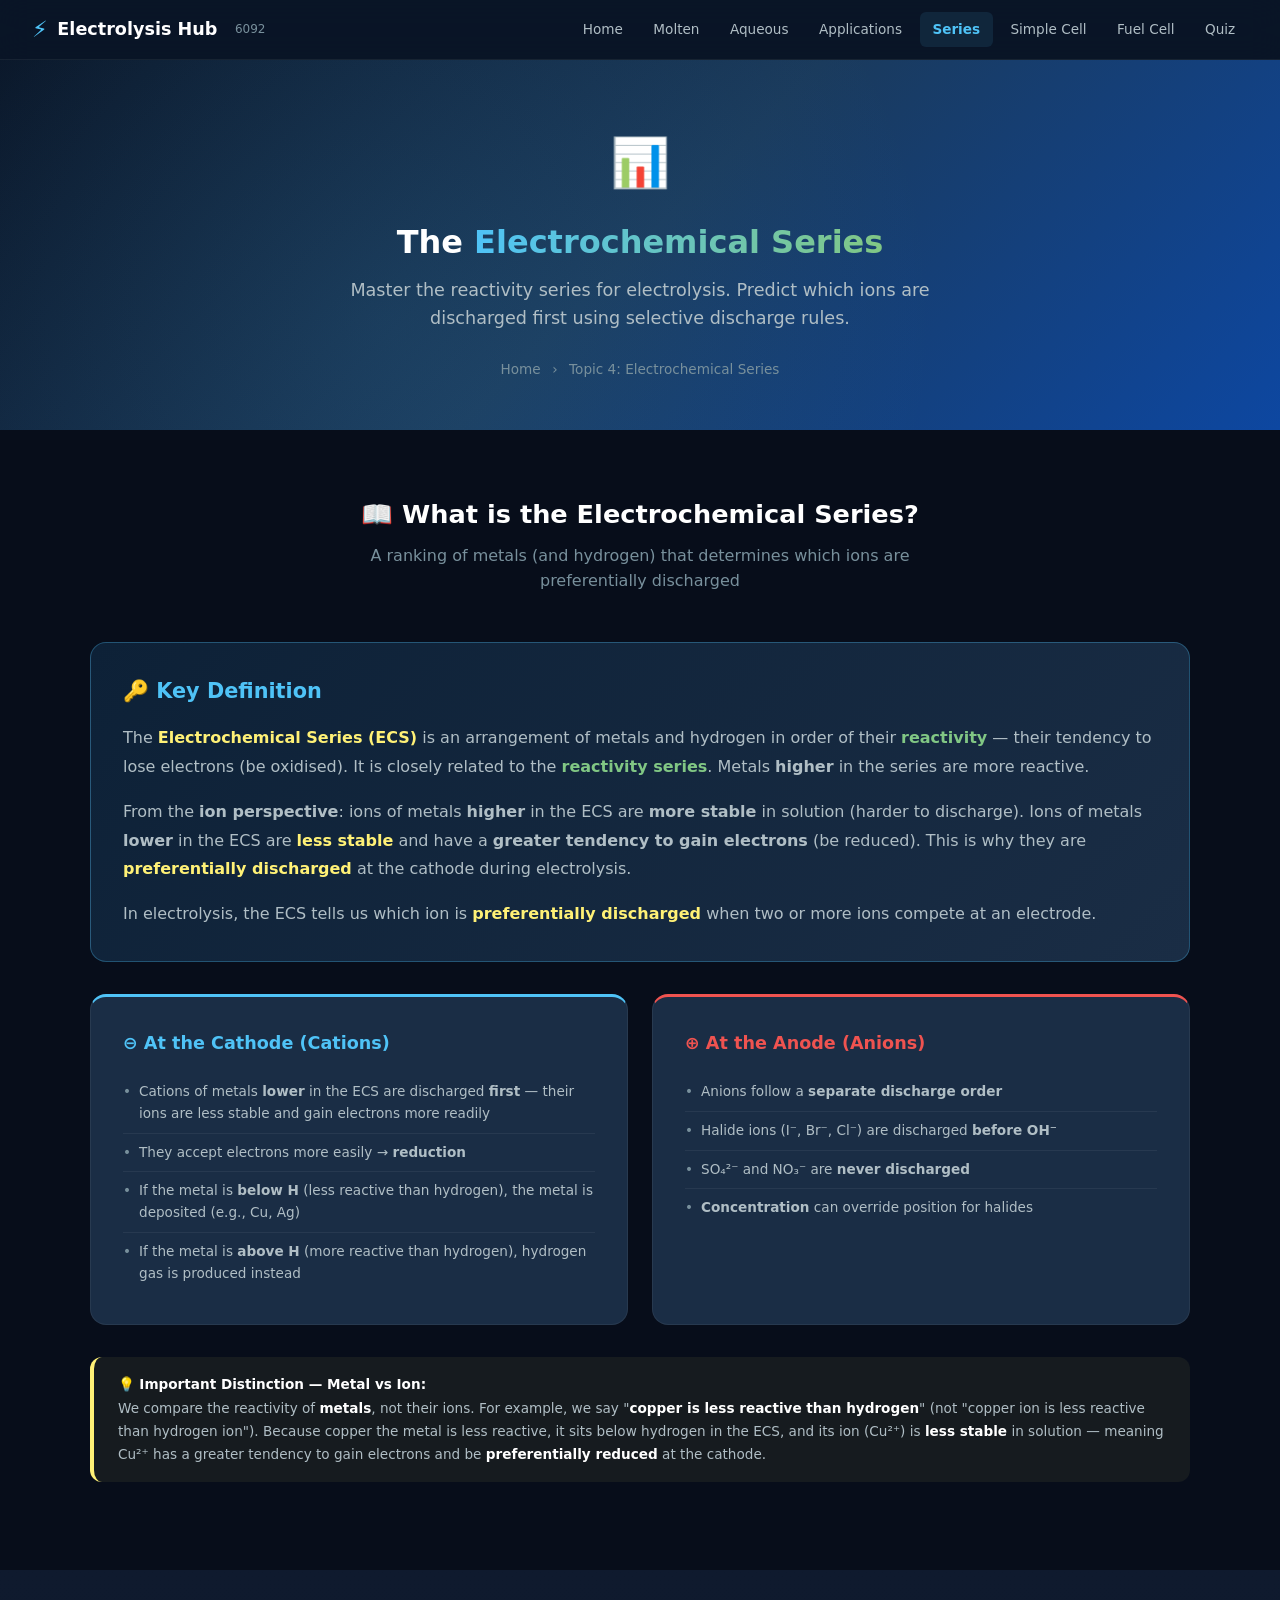
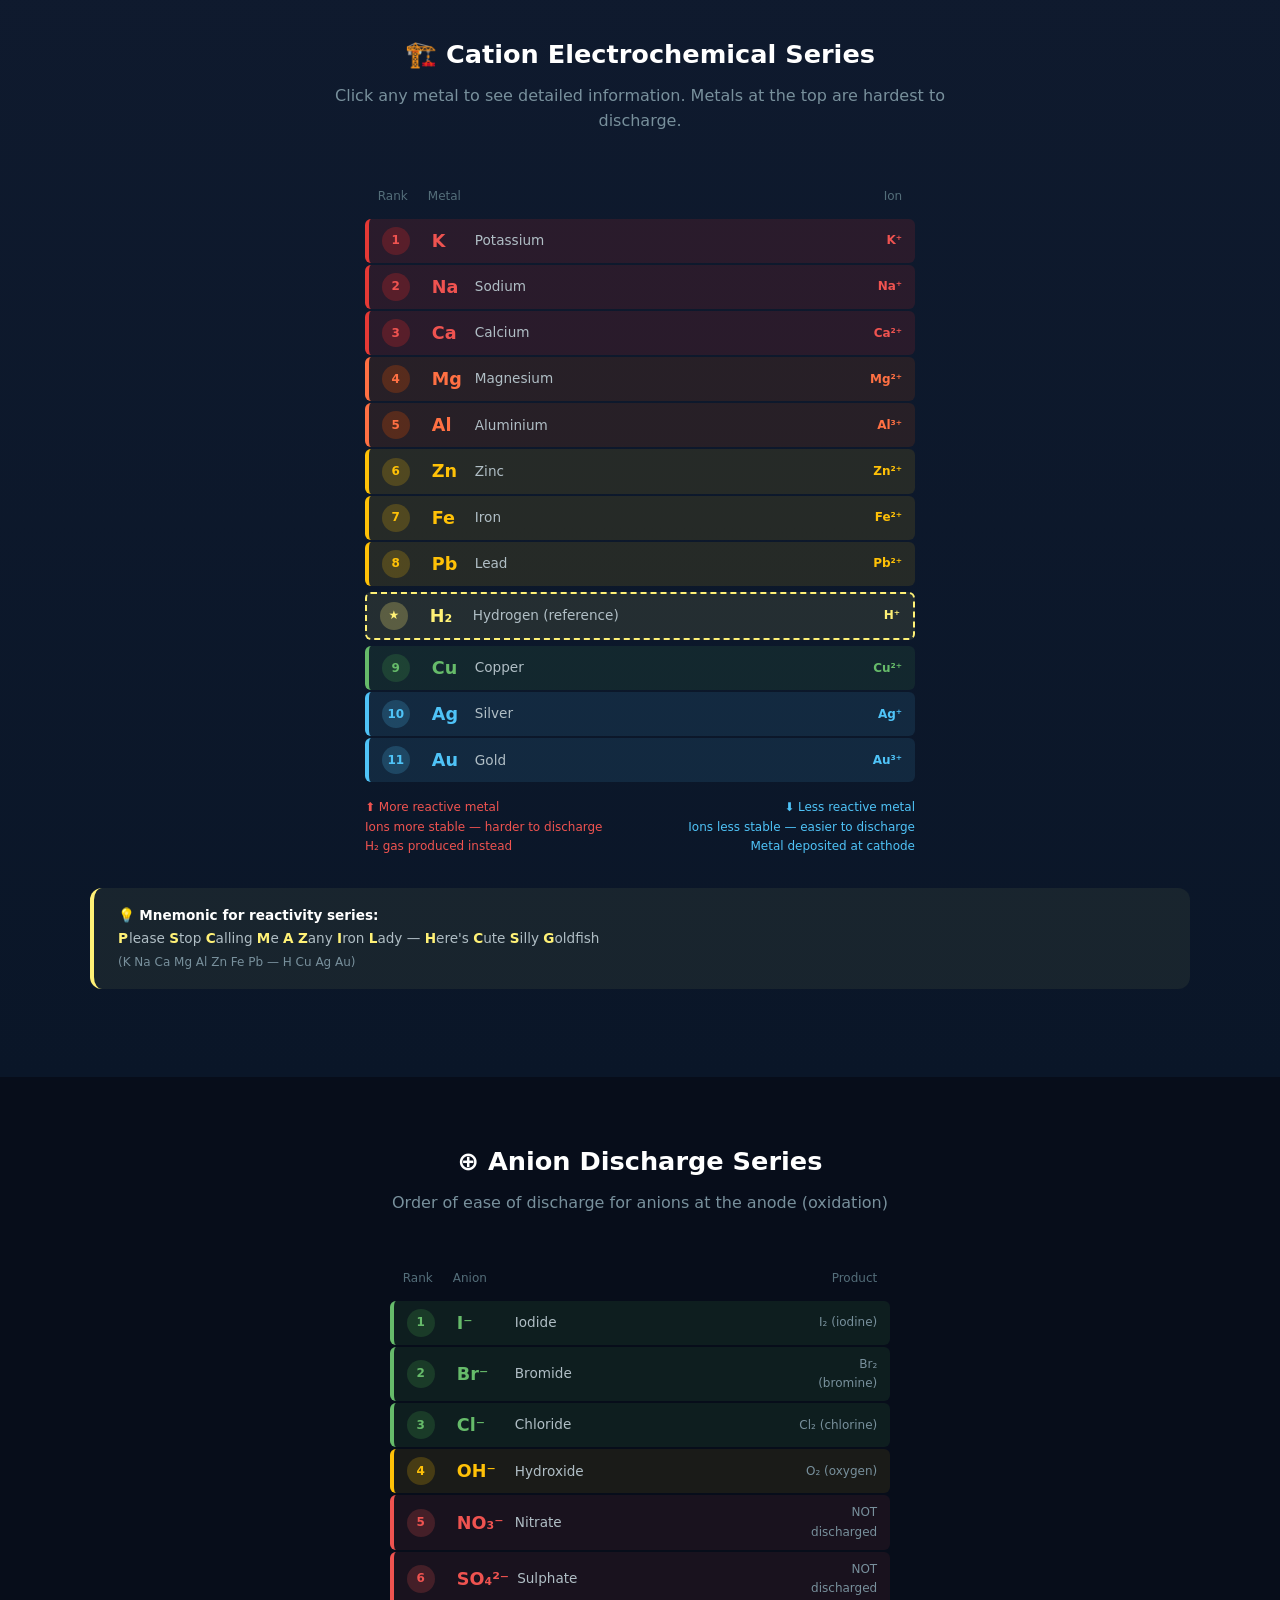
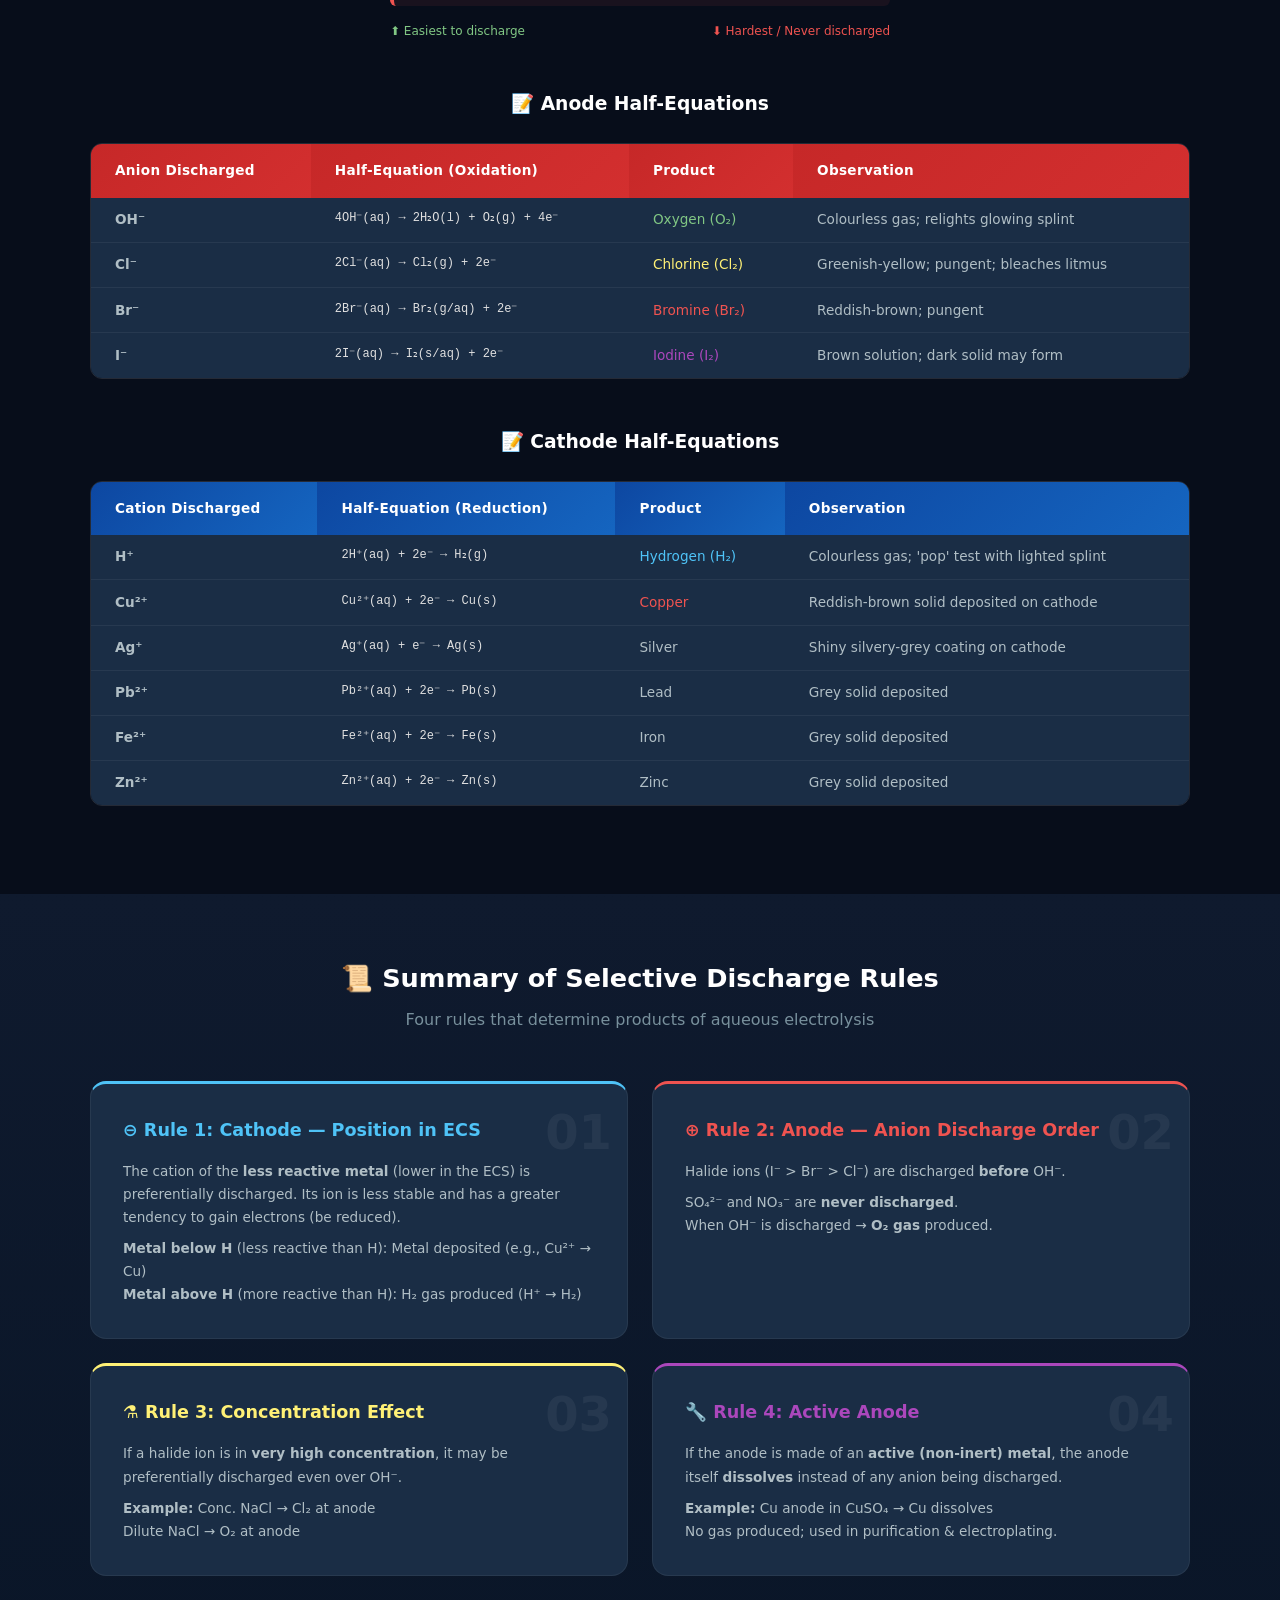
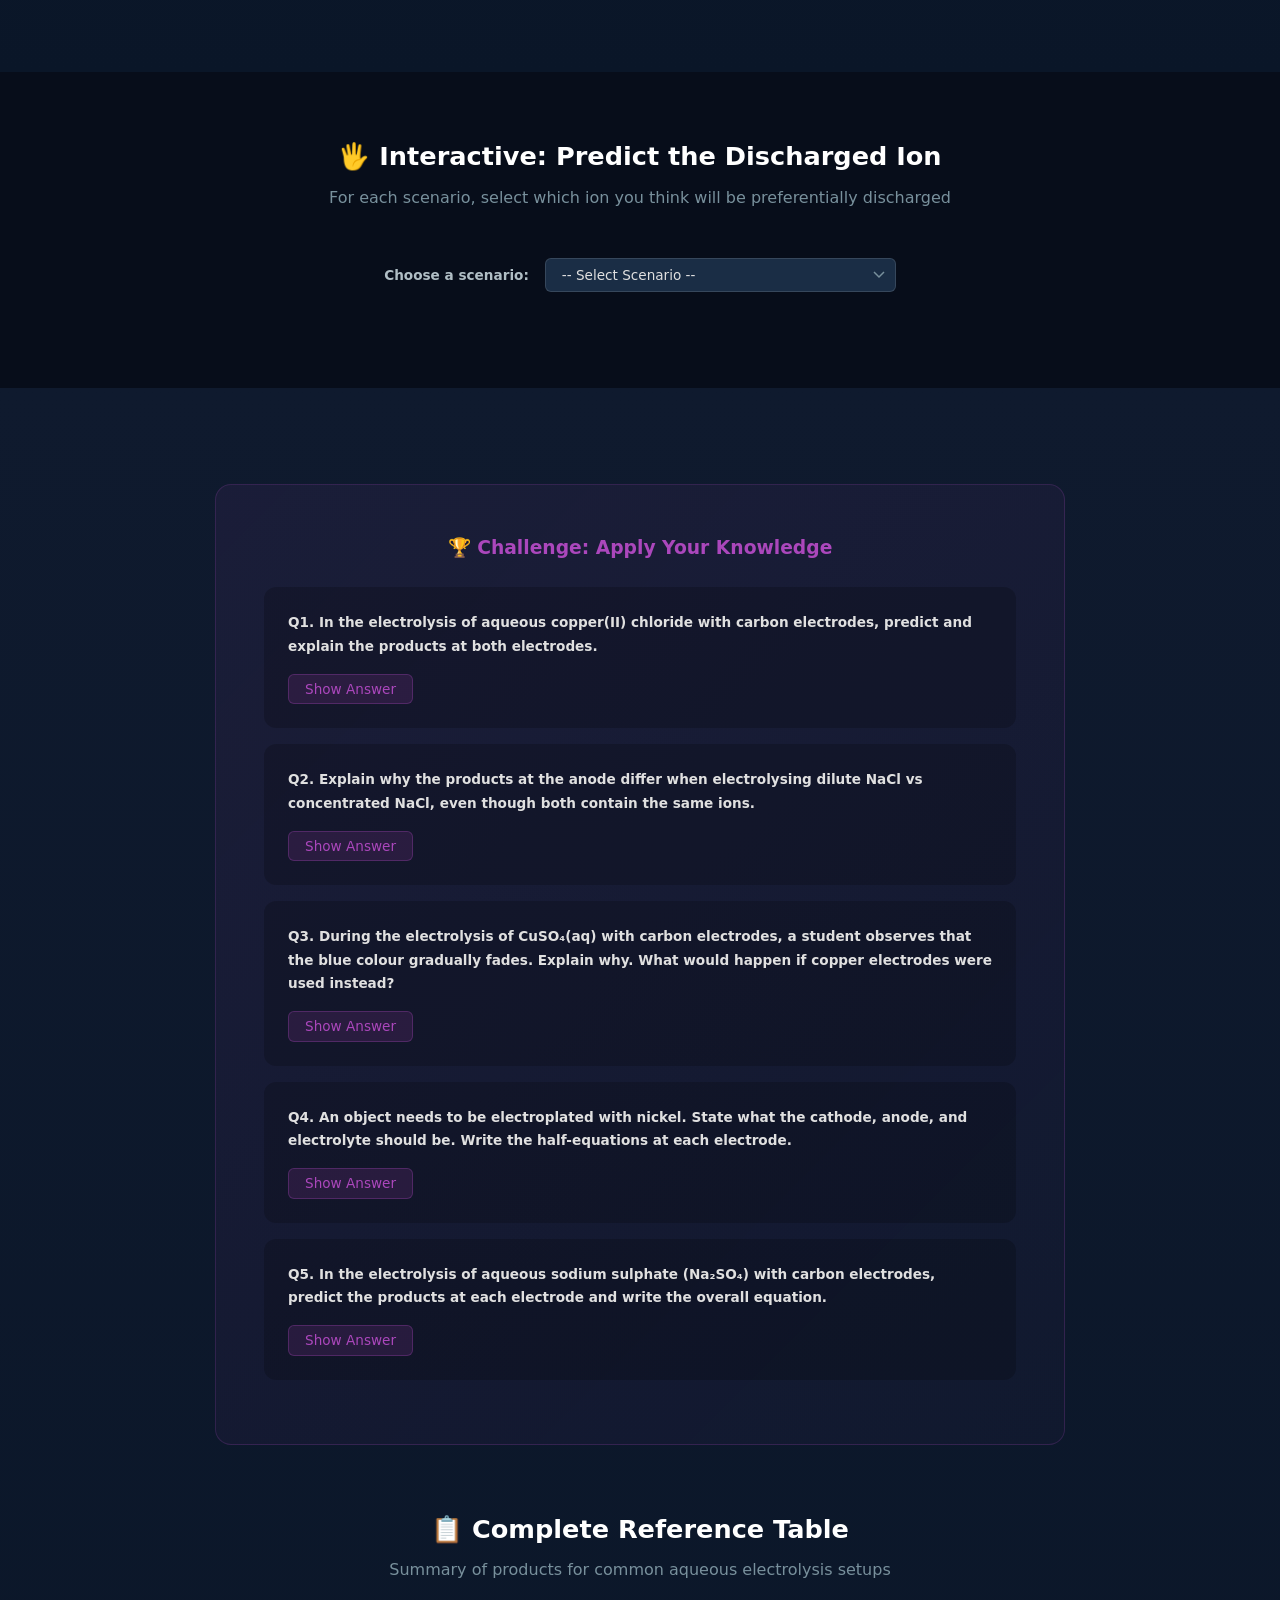
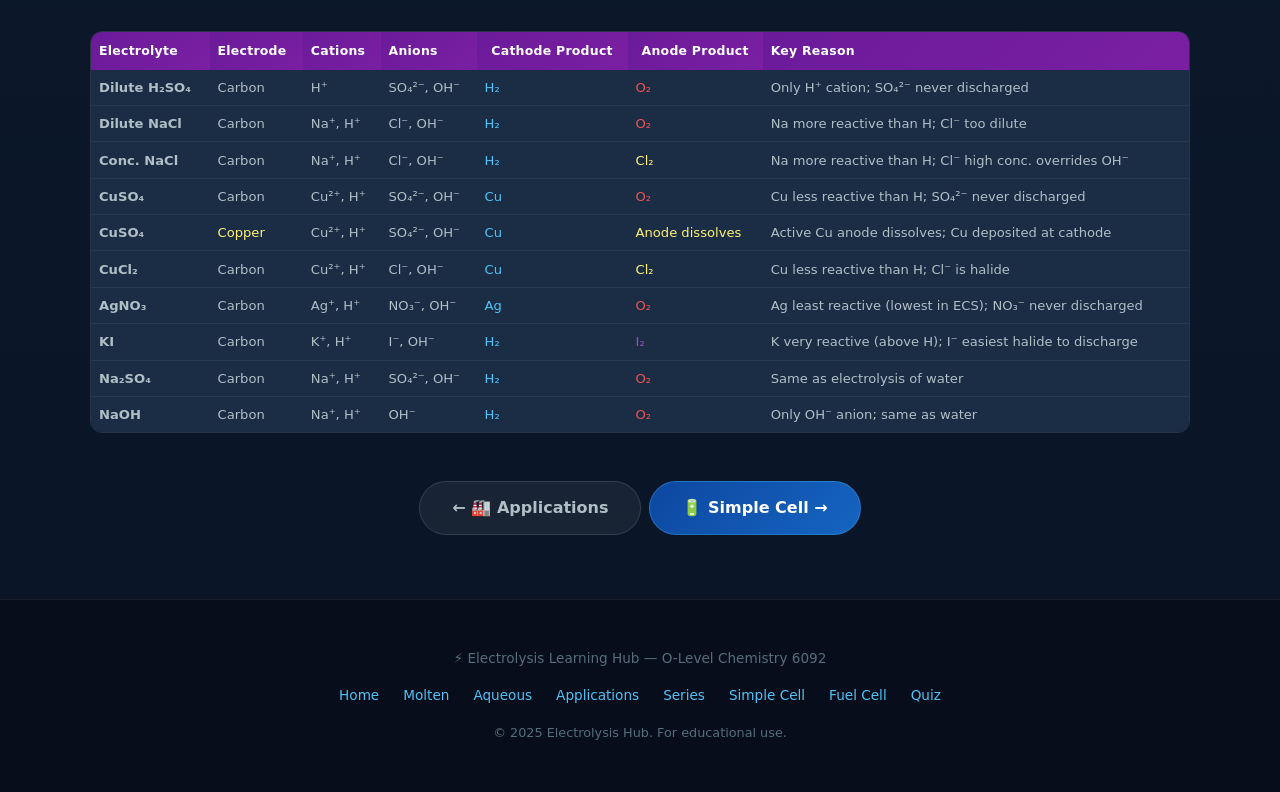
==== commit fdc9ac89: "Update electrochemical.html" ====
--- a/electrochemical.html
+++ b/electrochemical.html
@@ -454,6 +454,9 @@
             border-radius: var(--radius-lg);
             padding: var(--space-2xl);
             margin: var(--space-xl) 0;
+            max-width: 850px;
+            margin-left: auto;
+            margin-right: auto;
         }
 
         .challenge-box h3 {
@@ -506,6 +509,28 @@
 
         .challenge-q .answer-reveal.show { display: block; animation: fadeTabIn 0.3s ease; }
 
+        /* ===== REFERENCE TABLE — wider, compact ===== */
+        .ref-table-wide {
+            max-width: 1150px;
+            margin-left: auto;
+            margin-right: auto;
+        }
+
+        .ref-table-wide .data-table {
+            width: 100%;
+            font-size: 0.82rem;
+        }
+
+        .ref-table-wide .data-table th {
+            padding: 0.55rem 0.5rem;
+            font-size: 0.78rem;
+            letter-spacing: 0.02em;
+        }
+
+        .ref-table-wide .data-table td {
+            padding: 0.45rem 0.5rem;
+        }
+
         /* Responsive */
         @media (max-width: 768px) {
             .tower-side-labels { display: none; }
@@ -513,6 +538,10 @@
             .rules-summary { grid-template-columns: 1fr; }
             .predictor-ions-row { grid-template-columns: 1fr; }
             .metal-detail-popup .detail-grid { grid-template-columns: 1fr; }
+            .ref-table-wide { max-width: 100%; }
+            .ref-table-wide .data-table { font-size: 0.75rem; }
+            .ref-table-wide .data-table th,
+            .ref-table-wide .data-table td { padding: 0.35rem 0.4rem; }
         }
     </style>
 </head>
@@ -562,19 +591,30 @@
             <div class="content-wrapper">
                 <h2 class="section-title">📖 What is the Electrochemical Series?</h2>
                 <p class="section-subtitle">
-                    A ranking of metals (and hydrogen) based on how easily their ions gain electrons
+                    A ranking of metals (and hydrogen) that determines which ions are preferentially discharged
                 </p>
 
                 <div class="info-box">
                     <h3>🔑 Key Definition</h3>
                     <p>
                         The <span class="highlight">Electrochemical Series (ECS)</span> is an arrangement of 
-                        metals and hydrogen in order of their <span class="term">tendency to lose electrons</span> 
-                        (be oxidised). It is closely related to the <span class="term">reactivity series</span>.
+                        metals and hydrogen in order of their <span class="term">reactivity</span> — their 
+                        tendency to lose electrons (be oxidised). It is closely related to the 
+                        <span class="term">reactivity series</span>. Metals <strong>higher</strong> in the 
+                        series are more reactive.
                     </p>
                     <p>
-                        In electrolysis, the ECS tells us which ion is <span class="highlight">preferentially 
-                        discharged</span> when two or more ions compete at an electrode.
+                        From the <strong>ion perspective</strong>: ions of metals <strong>higher</strong> in 
+                        the ECS are <strong>more stable</strong> in solution (harder to discharge). Ions of metals 
+                        <strong>lower</strong> in the ECS are <span class="highlight">less stable</span> 
+                        and have a <strong>greater tendency to gain electrons</strong> (be reduced). 
+                        This is why they are <span class="highlight">preferentially discharged</span> at the 
+                        cathode during electrolysis.
+                    </p>
+                    <p>
+                        In electrolysis, the ECS tells us which ion is 
+                        <span class="highlight">preferentially discharged</span> when two or more ions 
+                        compete at an electrode.
                     </p>
                 </div>
 
@@ -582,10 +622,10 @@
                     <div class="compare-card cathode-card">
                         <h4>⊖ At the Cathode (Cations)</h4>
                         <ul>
-                            <li>Cations <strong>lower in the ECS</strong> (less reactive) are discharged <strong>first</strong></li>
+                            <li>Cations of metals <strong>lower</strong> in the ECS are discharged <strong>first</strong> — their ions are less stable and gain electrons more readily</li>
                             <li>They accept electrons more easily → <strong>reduction</strong></li>
-                            <li>If a metal cation is <strong>below H⁺</strong>, the metal is deposited</li>
-                            <li>If a metal cation is <strong>above H⁺</strong>, hydrogen gas is produced</li>
+                            <li>If the metal is <strong>below H</strong> (less reactive than hydrogen), the metal is deposited (e.g., Cu, Ag)</li>
+                            <li>If the metal is <strong>above H</strong> (more reactive than hydrogen), hydrogen gas is produced instead</li>
                         </ul>
                     </div>
                     <div class="compare-card anode-card">
@@ -598,6 +638,15 @@
                         </ul>
                     </div>
                 </div>
+
+                <div class="callout callout-tip">
+                    💡 <strong>Important Distinction — Metal vs Ion:</strong><br>
+                    We compare the reactivity of <strong>metals</strong>, not their ions. For example, we say 
+                    "<strong>copper is less reactive than hydrogen</strong>" (not "copper ion is less reactive 
+                    than hydrogen ion"). Because copper the metal is less reactive, it sits below hydrogen in the ECS, 
+                    and its ion (Cu²⁺) is <strong>less stable</strong> in solution — meaning Cu²⁺ has a greater 
+                    tendency to gain electrons and be <strong>preferentially reduced</strong> at the cathode.
+                </div>
             </div>
         </section>
 
@@ -685,10 +734,10 @@
                         <!-- Side arrows -->
                         <div style="text-align: center; margin-top: var(--space-md); display: flex; justify-content: space-between; align-items: center;">
                             <div style="font-size: var(--fs-xs); color: var(--red-light); text-align: left;">
-                                ⬆️ More reactive<br>Harder to discharge<br>H₂ gas produced instead
+                                ⬆️ More reactive metal<br>Ions more stable — harder to discharge<br>H₂ gas produced instead
                             </div>
                             <div style="font-size: var(--fs-xs); color: var(--blue-light); text-align: right;">
-                                ⬇️ Less reactive<br>Easier to discharge<br>Metal deposited at cathode
+                                ⬇️ Less reactive metal<br>Ions less stable — easier to discharge<br>Metal deposited at cathode
                             </div>
                         </div>
                     </div>
@@ -879,10 +928,10 @@
                 <div class="rules-summary">
                     <div class="rule-card rule-cathode" data-rule="01">
                         <h4>⊖ Rule 1: Cathode — Position in ECS</h4>
-                        <p>The cation <strong>lower</strong> in the ECS (less reactive) is preferentially discharged.</p>
+                        <p>The cation of the <strong>less reactive metal</strong> (lower in the ECS) is preferentially discharged. Its ion is less stable and has a greater tendency to gain electrons (be reduced).</p>
                         <p style="margin-top: var(--space-sm);">
-                            <strong>Metal below H:</strong> Metal deposited (e.g., Cu²⁺ → Cu)<br>
-                            <strong>Metal above H:</strong> H₂ gas produced (H⁺ → H₂)
+                            <strong>Metal below H</strong> (less reactive than H): Metal deposited (e.g., Cu²⁺ → Cu)<br>
+                            <strong>Metal above H</strong> (more reactive than H): H₂ gas produced (H⁺ → H₂)
                         </p>
                     </div>
                     <div class="rule-card rule-anode" data-rule="02">
@@ -971,7 +1020,7 @@
 
         <!-- ===== SECTION 6: CHALLENGE QUESTIONS ===== -->
         <section class="section section-alt">
-            <div class="content-wrapper narrow-wrapper">
+            <div class="content-wrapper">
                 <div class="challenge-box">
                     <h3>🏆 Challenge: Apply Your Knowledge</h3>
 
@@ -980,8 +1029,9 @@
                         predict and explain the products at both electrodes.</p>
                         <button class="reveal-btn" onclick="this.nextElementSibling.classList.toggle('show')">Show Answer</button>
                         <div class="answer-reveal">
-                            <strong>Cathode:</strong> Copper is deposited. Cu²⁺ is lower than H⁺ in the ECS 
-                            (Cu is less reactive), so Cu²⁺ is preferentially discharged.<br>
+                            <strong>Cathode:</strong> Copper is deposited. Copper is less reactive than hydrogen 
+                            (Cu is lower than H in the ECS), so Cu²⁺ ions are less stable and are preferentially 
+                            discharged over H⁺.<br>
                             <code style="color: var(--blue-light);">Cu²⁺(aq) + 2e⁻ → Cu(s)</code><br><br>
                             <strong>Anode:</strong> Chlorine gas is produced. Cl⁻ is a halide ion and is 
                             preferentially discharged before OH⁻.<br>
@@ -1042,7 +1092,8 @@
                         <button class="reveal-btn" onclick="this.nextElementSibling.classList.toggle('show')">Show Answer</button>
                         <div class="answer-reveal">
                             Ions present: Na⁺, H⁺, SO₄²⁻, OH⁻<br><br>
-                            <strong>Cathode:</strong> Na⁺ is very reactive (high in ECS). H⁺ is preferentially 
+                            <strong>Cathode:</strong> Sodium is very reactive (high in ECS, more reactive than H). 
+                            Na⁺ is very stable and not discharged. H⁺ is preferentially 
                             discharged → <strong>H₂ gas</strong><br>
                             <code style="color: var(--blue-light);">2H⁺(aq) + 2e⁻ → H₂(g)</code><br><br>
                             <strong>Anode:</strong> SO₄²⁻ is never discharged. OH⁻ is preferentially 
@@ -1058,112 +1109,114 @@
                 <h2 class="section-title" style="margin-top: var(--space-3xl);">📋 Complete Reference Table</h2>
                 <p class="section-subtitle">Summary of products for common aqueous electrolysis setups</p>
 
-                <div class="data-table-wrapper">
-                    <table class="data-table purple-header">
-                        <thead>
-                            <tr>
-                                <th>Electrolyte</th>
-                                <th>Electrode</th>
-                                <th>Cations</th>
-                                <th>Anions</th>
-                                <th class="center">Cathode Product</th>
-                                <th class="center">Anode Product</th>
-                                <th>Key Reason</th>
-                            </tr>
-                        </thead>
-                        <tbody>
-                            <tr>
-                                <td><strong>Dilute H₂SO₄</strong></td>
-                                <td>Carbon</td>
-                                <td>H⁺</td>
-                                <td>SO₄²⁻, OH⁻</td>
-                                <td style="color: var(--blue-light);">H₂</td>
-                                <td style="color: var(--red-light);">O₂</td>
-                                <td>Only H⁺; SO₄²⁻ never discharged</td>
-                            </tr>
-                            <tr>
-                                <td><strong>Dilute NaCl</strong></td>
-                                <td>Carbon</td>
-                                <td>Na⁺, H⁺</td>
-                                <td>Cl⁻, OH⁻</td>
-                                <td style="color: var(--blue-light);">H₂</td>
-                                <td style="color: var(--red-light);">O₂</td>
-                                <td>Na⁺ too reactive; Cl⁻ too dilute</td>
-                            </tr>
-                            <tr>
-                                <td><strong>Conc. NaCl</strong></td>
-                                <td>Carbon</td>
-                                <td>Na⁺, H⁺</td>
-                                <td>Cl⁻, OH⁻</td>
-                                <td style="color: var(--blue-light);">H₂</td>
-                                <td style="color: var(--yellow-light);">Cl₂</td>
-                                <td>Cl⁻ high conc. overrides OH⁻</td>
-                            </tr>
-                            <tr>
-                                <td><strong>CuSO₄</strong></td>
-                                <td>Carbon</td>
-                                <td>Cu²⁺, H⁺</td>
-                                <td>SO₄²⁻, OH⁻</td>
-                                <td style="color: var(--blue-light);">Cu</td>
-                                <td style="color: var(--red-light);">O₂</td>
-                                <td>Cu²⁺ below H⁺; SO₄²⁻ never discharged</td>
-                            </tr>
-                            <tr>
-                                <td><strong>CuSO₄</strong></td>
-                                <td style="color: var(--yellow-light);">Copper</td>
-                                <td>Cu²⁺, H⁺</td>
-                                <td>SO₄²⁻, OH⁻</td>
-                                <td style="color: var(--blue-light);">Cu</td>
-                                <td style="color: var(--yellow-light);">Anode dissolves</td>
-                                <td>Active anode dissolves</td>
-                            </tr>
-                            <tr>
-                                <td><strong>CuCl₂</strong></td>
-                                <td>Carbon</td>
-                                <td>Cu²⁺, H⁺</td>
-                                <td>Cl⁻, OH⁻</td>
-                                <td style="color: var(--blue-light);">Cu</td>
-                                <td style="color: var(--yellow-light);">Cl₂</td>
-                                <td>Cu²⁺ below H⁺; Cl⁻ is halide</td>
-                            </tr>
-                            <tr>
-                                <td><strong>AgNO₃</strong></td>
-                                <td>Carbon</td>
-                                <td>Ag⁺, H⁺</td>
-                                <td>NO₃⁻, OH⁻</td>
-                                <td style="color: var(--blue-light);">Ag</td>
-                                <td style="color: var(--red-light);">O₂</td>
-                                <td>Ag⁺ very low reactivity; NO₃⁻ not discharged</td>
-                            </tr>
-                            <tr>
-                                <td><strong>KI</strong></td>
-                                <td>Carbon</td>
-                                <td>K⁺, H⁺</td>
-                                <td>I⁻, OH⁻</td>
-                                <td style="color: var(--blue-light);">H₂</td>
-                                <td style="color: var(--purple-light);">I₂</td>
-                                <td>K⁺ very reactive; I⁻ is easiest halide</td>
-                            </tr>
-                            <tr>
-                                <td><strong>Na₂SO₄</strong></td>
-                                <td>Carbon</td>
-                                <td>Na⁺, H⁺</td>
-                                <td>SO₄²⁻, OH⁻</td>
-                                <td style="color: var(--blue-light);">H₂</td>
-                                <td style="color: var(--red-light);">O₂</td>
-                                <td>Same as electrolysis of water</td>
-                            </tr>
-                            <tr>
-                                <td><strong>NaOH</strong></td>
-                                <td>Carbon</td>
-                                <td>Na⁺, H⁺</td>
-                                <td>OH⁻</td>
-                                <td style="color: var(--blue-light);">H₂</td>
-                                <td style="color: var(--red-light);">O₂</td>
-                                <td>Only OH⁻ anion; same as water</td>
-                            </tr>
-                        </tbody>
-                    </table>
+                <div class="ref-table-wide">
+                    <div class="data-table-wrapper">
+                        <table class="data-table purple-header">
+                            <thead>
+                                <tr>
+                                    <th>Electrolyte</th>
+                                    <th>Electrode</th>
+                                    <th>Cations</th>
+                                    <th>Anions</th>
+                                    <th class="center">Cathode Product</th>
+                                    <th class="center">Anode Product</th>
+                                    <th>Key Reason</th>
+                                </tr>
+                            </thead>
+                            <tbody>
+                                <tr>
+                                    <td><strong>Dilute H₂SO₄</strong></td>
+                                    <td>Carbon</td>
+                                    <td>H⁺</td>
+                                    <td>SO₄²⁻, OH⁻</td>
+                                    <td style="color: var(--blue-light);">H₂</td>
+                                    <td style="color: var(--red-light);">O₂</td>
+                                    <td>Only H⁺ cation; SO₄²⁻ never discharged</td>
+                                </tr>
+                                <tr>
+                                    <td><strong>Dilute NaCl</strong></td>
+                                    <td>Carbon</td>
+                                    <td>Na⁺, H⁺</td>
+                                    <td>Cl⁻, OH⁻</td>
+                                    <td style="color: var(--blue-light);">H₂</td>
+                                    <td style="color: var(--red-light);">O₂</td>
+                                    <td>Na more reactive than H; Cl⁻ too dilute</td>
+                                </tr>
+                                <tr>
+                                    <td><strong>Conc. NaCl</strong></td>
+                                    <td>Carbon</td>
+                                    <td>Na⁺, H⁺</td>
+                                    <td>Cl⁻, OH⁻</td>
+                                    <td style="color: var(--blue-light);">H₂</td>
+                                    <td style="color: var(--yellow-light);">Cl₂</td>
+                                    <td>Na more reactive than H; Cl⁻ high conc. overrides OH⁻</td>
+                                </tr>
+                                <tr>
+                                    <td><strong>CuSO₄</strong></td>
+                                    <td>Carbon</td>
+                                    <td>Cu²⁺, H⁺</td>
+                                    <td>SO₄²⁻, OH⁻</td>
+                                    <td style="color: var(--blue-light);">Cu</td>
+                                    <td style="color: var(--red-light);">O₂</td>
+                                    <td>Cu less reactive than H; SO₄²⁻ never discharged</td>
+                                </tr>
+                                <tr>
+                                    <td><strong>CuSO₄</strong></td>
+                                    <td style="color: var(--yellow-light);">Copper</td>
+                                    <td>Cu²⁺, H⁺</td>
+                                    <td>SO₄²⁻, OH⁻</td>
+                                    <td style="color: var(--blue-light);">Cu</td>
+                                    <td style="color: var(--yellow-light);">Anode dissolves</td>
+                                    <td>Active Cu anode dissolves; Cu deposited at cathode</td>
+                                </tr>
+                                <tr>
+                                    <td><strong>CuCl₂</strong></td>
+                                    <td>Carbon</td>
+                                    <td>Cu²⁺, H⁺</td>
+                                    <td>Cl⁻, OH⁻</td>
+                                    <td style="color: var(--blue-light);">Cu</td>
+                                    <td style="color: var(--yellow-light);">Cl₂</td>
+                                    <td>Cu less reactive than H; Cl⁻ is halide</td>
+                                </tr>
+                                <tr>
+                                    <td><strong>AgNO₃</strong></td>
+                                    <td>Carbon</td>
+                                    <td>Ag⁺, H⁺</td>
+                                    <td>NO₃⁻, OH⁻</td>
+                                    <td style="color: var(--blue-light);">Ag</td>
+                                    <td style="color: var(--red-light);">O₂</td>
+                                    <td>Ag least reactive (lowest in ECS); NO₃⁻ never discharged</td>
+                                </tr>
+                                <tr>
+                                    <td><strong>KI</strong></td>
+                                    <td>Carbon</td>
+                                    <td>K⁺, H⁺</td>
+                                    <td>I⁻, OH⁻</td>
+                                    <td style="color: var(--blue-light);">H₂</td>
+                                    <td style="color: var(--purple-light);">I₂</td>
+                                    <td>K very reactive (above H); I⁻ easiest halide to discharge</td>
+                                </tr>
+                                <tr>
+                                    <td><strong>Na₂SO₄</strong></td>
+                                    <td>Carbon</td>
+                                    <td>Na⁺, H⁺</td>
+                                    <td>SO₄²⁻, OH⁻</td>
+                                    <td style="color: var(--blue-light);">H₂</td>
+                                    <td style="color: var(--red-light);">O₂</td>
+                                    <td>Same as electrolysis of water</td>
+                                </tr>
+                                <tr>
+                                    <td><strong>NaOH</strong></td>
+                                    <td>Carbon</td>
+                                    <td>Na⁺, H⁺</td>
+                                    <td>OH⁻</td>
+                                    <td style="color: var(--blue-light);">H₂</td>
+                                    <td style="color: var(--red-light);">O₂</td>
+                                    <td>Only OH⁻ anion; same as water</td>
+                                </tr>
+                            </tbody>
+                        </table>
+                    </div>
                 </div>
 
                 <!-- Navigation -->
@@ -1206,18 +1259,18 @@
 
         // ===== METAL DETAIL POPUP =====
         const metalDetails = {
-            K:  { name:'Potassium', symbol:'K', ion:'K⁺', charge:'+1', react:'Very high', extraction:'Electrolysis of molten KCl', cathodeResult:'H₂ produced (K⁺ NOT discharged in aqueous)', note:'Too reactive to be discharged from aqueous solution' },
-            Na: { name:'Sodium', symbol:'Na', ion:'Na⁺', charge:'+1', react:'Very high', extraction:'Electrolysis of molten NaCl (Downs process)', cathodeResult:'H₂ produced (Na⁺ NOT discharged in aqueous)', note:'Extracted only from molten state' },
-            Ca: { name:'Calcium', symbol:'Ca', ion:'Ca²⁺', charge:'+2', react:'Very high', extraction:'Electrolysis of molten CaCl₂', cathodeResult:'H₂ produced (Ca²⁺ NOT discharged in aqueous)', note:'Very reactive; reacts with water' },
-            Mg: { name:'Magnesium', symbol:'Mg', ion:'Mg²⁺', charge:'+2', react:'High', extraction:'Electrolysis of molten MgCl₂', cathodeResult:'H₂ produced (Mg²⁺ NOT discharged in aqueous)', note:'Obtained from sea water → MgCl₂ → electrolysis' },
-            Al: { name:'Aluminium', symbol:'Al', ion:'Al³⁺', charge:'+3', react:'High', extraction:'Electrolysis of Al₂O₃ in molten cryolite', cathodeResult:'H₂ produced (Al³⁺ NOT discharged in aqueous)', note:'Most abundant metal in Earth\'s crust' },
-            Zn: { name:'Zinc', symbol:'Zn', ion:'Zn²⁺', charge:'+2', react:'Medium', extraction:'Reduction with carbon or electrolysis', cathodeResult:'H₂ produced (Zn²⁺ NOT discharged in aqueous)', note:'Used in galvanising (coating iron)' },
-            Fe: { name:'Iron', symbol:'Fe', ion:'Fe²⁺', charge:'+2', react:'Medium', extraction:'Blast furnace (carbon reduction)', cathodeResult:'H₂ produced (Fe²⁺ NOT discharged in dilute aqueous)', note:'Most widely used metal' },
-            Pb: { name:'Lead', symbol:'Pb', ion:'Pb²⁺', charge:'+2', react:'Medium', extraction:'Carbon reduction or electrolysis', cathodeResult:'H₂ usually produced in aqueous (borderline)', note:'Dense, soft metal; toxic' },
-            H:  { name:'Hydrogen', symbol:'H₂', ion:'H⁺', charge:'+1', react:'Reference point', extraction:'Electrolysis of water or acids', cathodeResult:'H₂ gas produced (2H⁺ + 2e⁻ → H₂)', note:'The dividing line — metals above lose to H⁺' },
-            Cu: { name:'Copper', symbol:'Cu', ion:'Cu²⁺', charge:'+2', react:'Low', extraction:'Carbon reduction or electrolysis', cathodeResult:'Cu metal deposited (Cu²⁺ discharged in aqueous)', note:'Excellent conductor; purified by electrolysis' },
-            Ag: { name:'Silver', symbol:'Ag', ion:'Ag⁺', charge:'+1', react:'Very low', extraction:'Found native or from ores', cathodeResult:'Ag metal deposited (Ag⁺ easily discharged)', note:'Best electrical conductor of all metals' },
-            Au: { name:'Gold', symbol:'Au', ion:'Au³⁺', charge:'+3', react:'Very low', extraction:'Found native (unreactive)', cathodeResult:'Au metal deposited (Au³⁺ very easily discharged)', note:'Does not corrode; used in electronics' }
+            K:  { name:'Potassium', symbol:'K', ion:'K⁺', charge:'+1', react:'Very high', extraction:'Electrolysis of molten KCl', cathodeResult:'H₂ produced — K is far more reactive than H, so K⁺ is very stable and NOT discharged from aqueous solution', note:'Too reactive to be discharged from aqueous solution; must use molten electrolyte' },
+            Na: { name:'Sodium', symbol:'Na', ion:'Na⁺', charge:'+1', react:'Very high', extraction:'Electrolysis of molten NaCl (Downs process)', cathodeResult:'H₂ produced — Na is far more reactive than H, so Na⁺ is very stable and NOT discharged from aqueous solution', note:'Extracted only from molten state; Na⁺ ions remain in aqueous solution' },
+            Ca: { name:'Calcium', symbol:'Ca', ion:'Ca²⁺', charge:'+2', react:'Very high', extraction:'Electrolysis of molten CaCl₂', cathodeResult:'H₂ produced — Ca is more reactive than H, so Ca²⁺ is NOT discharged from aqueous solution', note:'Very reactive; reacts with water' },
+            Mg: { name:'Magnesium', symbol:'Mg', ion:'Mg²⁺', charge:'+2', react:'High', extraction:'Electrolysis of molten MgCl₂', cathodeResult:'H₂ produced — Mg is more reactive than H, so Mg²⁺ is NOT discharged from aqueous solution', note:'Obtained from sea water → MgCl₂ → electrolysis of molten salt' },
+            Al: { name:'Aluminium', symbol:'Al', ion:'Al³⁺', charge:'+3', react:'High', extraction:'Electrolysis of Al₂O₃ in molten cryolite', cathodeResult:'H₂ produced — Al is more reactive than H, so Al³⁺ is NOT discharged from aqueous solution', note:'Most abundant metal in Earth\'s crust' },
+            Zn: { name:'Zinc', symbol:'Zn', ion:'Zn²⁺', charge:'+2', react:'Medium', extraction:'Reduction with carbon or electrolysis', cathodeResult:'H₂ produced — Zn is more reactive than H, so Zn²⁺ is NOT discharged from aqueous solution', note:'Used in galvanising (coating iron to prevent rusting)' },
+            Fe: { name:'Iron', symbol:'Fe', ion:'Fe²⁺', charge:'+2', react:'Medium', extraction:'Blast furnace (carbon reduction)', cathodeResult:'H₂ produced — Fe is more reactive than H, so Fe²⁺ is NOT discharged from dilute aqueous solution', note:'Most widely used metal' },
+            Pb: { name:'Lead', symbol:'Pb', ion:'Pb²⁺', charge:'+2', react:'Medium', extraction:'Carbon reduction or electrolysis', cathodeResult:'H₂ usually produced — Pb is slightly more reactive than H (borderline case)', note:'Dense, soft metal; toxic' },
+            H:  { name:'Hydrogen', symbol:'H₂', ion:'H⁺', charge:'+1', react:'Reference point', extraction:'Electrolysis of water or acids', cathodeResult:'H₂ gas produced (2H⁺ + 2e⁻ → H₂)', note:'The dividing line — metals above are more reactive than H; metals below are less reactive than H' },
+            Cu: { name:'Copper', symbol:'Cu', ion:'Cu²⁺', charge:'+2', react:'Low', extraction:'Carbon reduction or electrolysis', cathodeResult:'Cu metal deposited — copper is less reactive than hydrogen, so Cu²⁺ is less stable and preferentially discharged over H⁺', note:'Excellent conductor; purified by electrolysis using active Cu electrodes' },
+            Ag: { name:'Silver', symbol:'Ag', ion:'Ag⁺', charge:'+1', react:'Very low', extraction:'Found native or from ores', cathodeResult:'Ag metal deposited — silver is much less reactive than hydrogen, so Ag⁺ is very easily discharged', note:'Best electrical conductor of all metals' },
+            Au: { name:'Gold', symbol:'Au', ion:'Au³⁺', charge:'+3', react:'Very low', extraction:'Found native (unreactive)', cathodeResult:'Au metal deposited — gold is the least reactive metal, so Au³⁺ is very easily discharged', note:'Does not corrode; used in electronics and jewellery' }
         };
 
         document.querySelectorAll('.tower-row').forEach(row => {
@@ -1274,7 +1327,7 @@
                     { ion: 'Cl⁻', correct: false },
                     { ion: 'OH⁻', correct: true }
                 ],
-                cathodeExplain: 'H⁺ is discharged because Na is more reactive (higher in ECS). H₂ gas produced.',
+                cathodeExplain: 'H⁺ is discharged because sodium is more reactive than hydrogen (Na is higher in the ECS). Na⁺ is too stable to be discharged. H₂ gas produced.',
                 anodeExplain: 'OH⁻ is discharged because Cl⁻ is in low concentration (dilute). O₂ gas produced.'
             },
             s2: {
@@ -1288,7 +1341,7 @@
                     { ion: 'SO₄²⁻', correct: false },
                     { ion: 'OH⁻', correct: true }
                 ],
-                cathodeExplain: 'Cu²⁺ is discharged because Cu is below H in ECS (less reactive). Cu metal deposited.',
+                cathodeExplain: 'Cu²⁺ is discharged because copper is less reactive than hydrogen (Cu is below H in the ECS). Cu²⁺ is less stable and more easily reduced. Cu metal deposited.',
                 anodeExplain: 'OH⁻ is discharged because SO₄²⁻ is never discharged. O₂ gas produced.'
             },
             s3: {
@@ -1302,7 +1355,7 @@
                     { ion: 'Cl⁻', correct: true },
                     { ion: 'OH⁻', correct: false }
                 ],
-                cathodeExplain: 'H⁺ is discharged because Na is much more reactive. H₂ gas produced.',
+                cathodeExplain: 'H⁺ is discharged because sodium is much more reactive than hydrogen. Na⁺ is too stable. H₂ gas produced.',
                 anodeExplain: 'Cl⁻ is discharged due to HIGH concentration — concentration effect overrides position rule. Cl₂ gas produced.'
             },
             s4: {
@@ -1316,7 +1369,7 @@
                     { ion: 'NO₃⁻', correct: false },
                     { ion: 'OH⁻', correct: true }
                 ],
-                cathodeExplain: 'Ag⁺ is discharged because Ag is the least reactive metal (lowest in ECS). Silver deposited.',
+                cathodeExplain: 'Ag⁺ is discharged because silver is the least reactive metal in the ECS (lowest position). Ag⁺ is very easily reduced. Silver deposited.',
                 anodeExplain: 'OH⁻ is discharged because NO₃⁻ is never discharged. O₂ gas produced.'
             },
             s5: {
@@ -1330,8 +1383,8 @@
                     { ion: 'I⁻', correct: true },
                     { ion: 'OH⁻', correct: false }
                 ],
-                cathodeExplain: 'H⁺ is discharged because K is very reactive (top of ECS). H₂ gas produced.',
-                anodeExplain: 'I⁻ is discharged because it is the easiest halide to oxidise (top of anion series). I₂ produced.'
+                cathodeExplain: 'H⁺ is discharged because potassium is very reactive (top of ECS, far more reactive than H). K⁺ is very stable. H₂ gas produced.',
+                anodeExplain: 'I⁻ is discharged because it is the easiest halide to oxidise (top of anion discharge series). I₂ produced.'
             },
             s6: {
                 title: 'Dilute H₂SO₄(aq) — Carbon Electrodes',
@@ -1344,7 +1397,7 @@
                     { ion: 'OH⁻', correct: true }
                 ],
                 cathodeExplain: 'Only H⁺ cations present — no competition. H₂ gas produced.',
-                anodeExplain: 'OH⁻ is discharged because SO₄²⁻ is too stable. O₂ gas produced. H₂:O₂ ratio = 2:1.'
+                anodeExplain: 'OH⁻ is discharged because SO₄²⁻ is too stable and never discharged. O₂ gas produced. H₂:O₂ ratio = 2:1.'
             },
             s7: {
                 title: 'CuSO₄(aq) — Copper Electrodes (Active!)',
@@ -1357,7 +1410,7 @@
                     { ion: 'Cu anode dissolves', correct: true },
                     { ion: 'OH⁻ (O₂ gas)', correct: false }
                 ],
-                cathodeExplain: 'Cu²⁺ is discharged (below H in ECS). Pure Cu deposited on cathode.',
+                cathodeExplain: 'Cu²⁺ is discharged because copper is less reactive than hydrogen (below H in ECS). Pure Cu deposited on cathode.',
                 anodeExplain: 'The copper anode DISSOLVES instead of any anion being discharged. Cu(s) → Cu²⁺(aq) + 2e⁻. No gas produced.'
             }
         };
@@ -1467,4 +1520,4 @@
     </script>
 
 </body>
-</html>+</html>
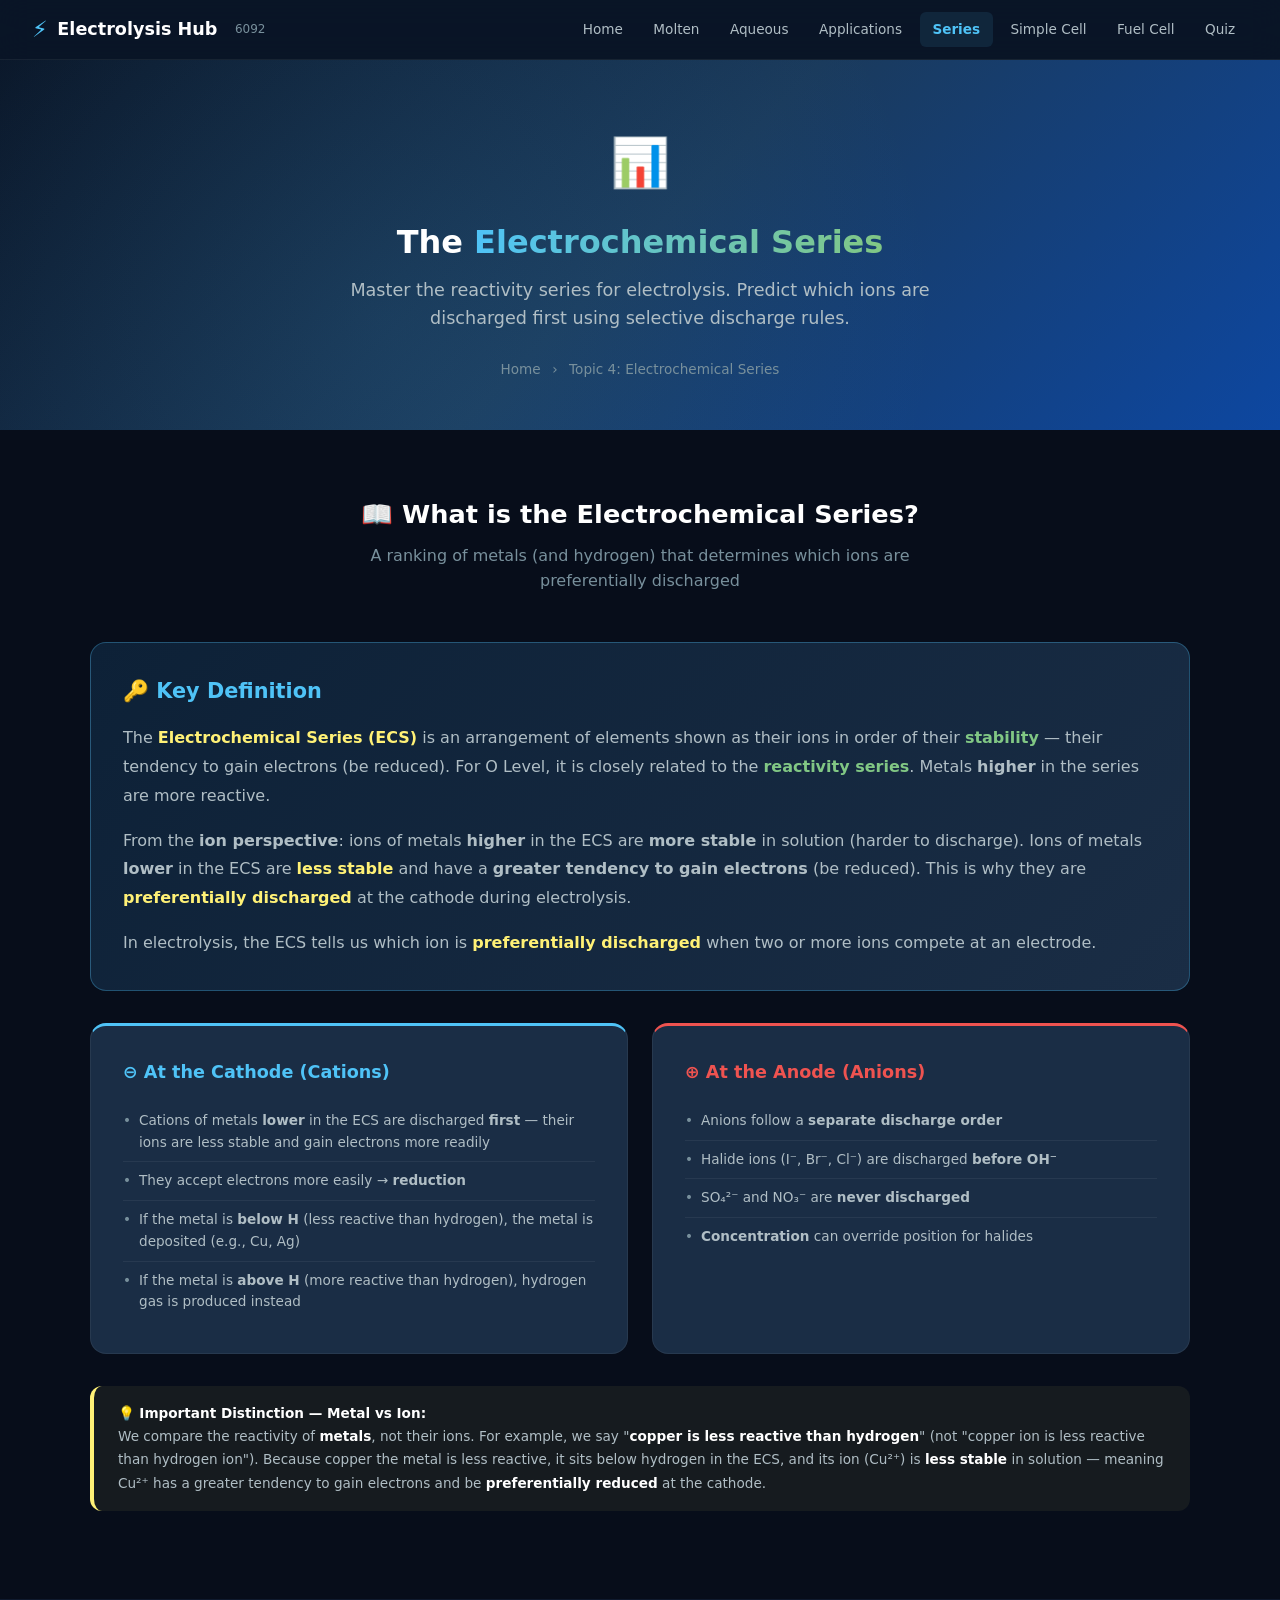
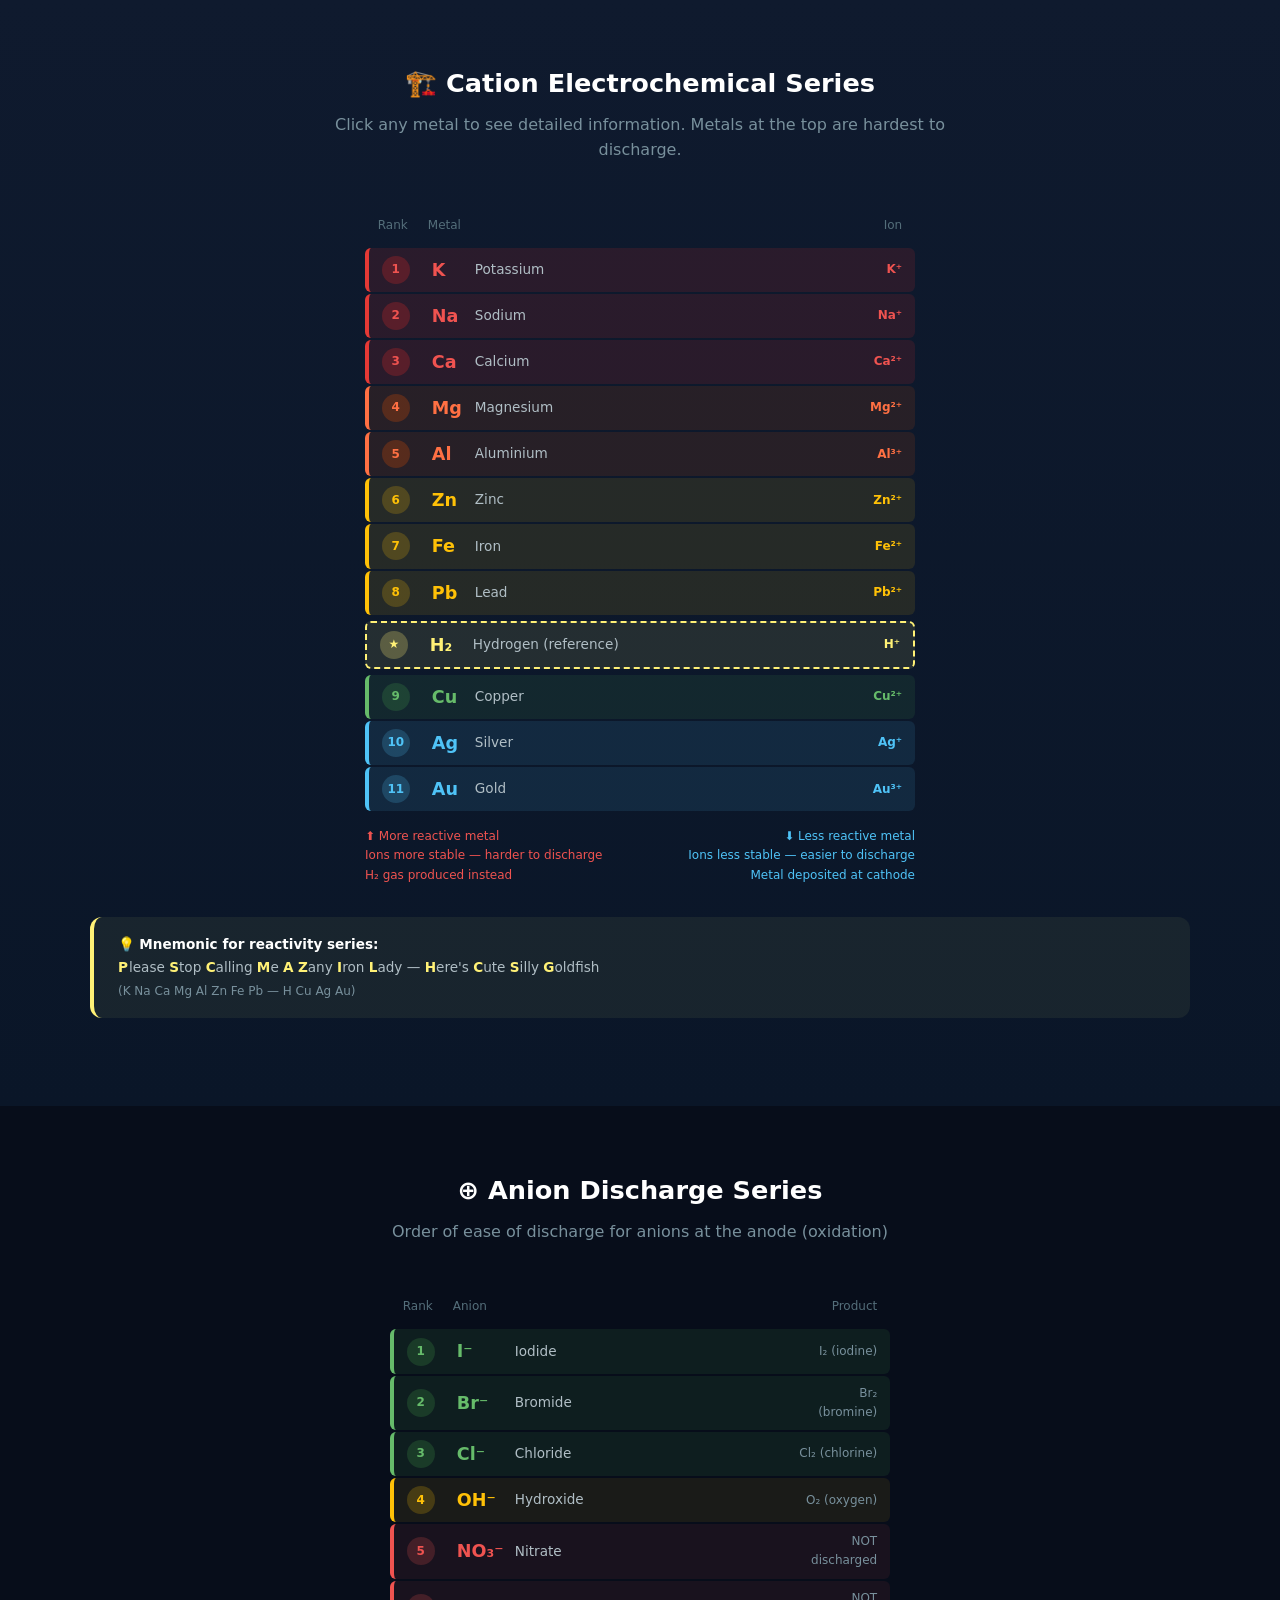
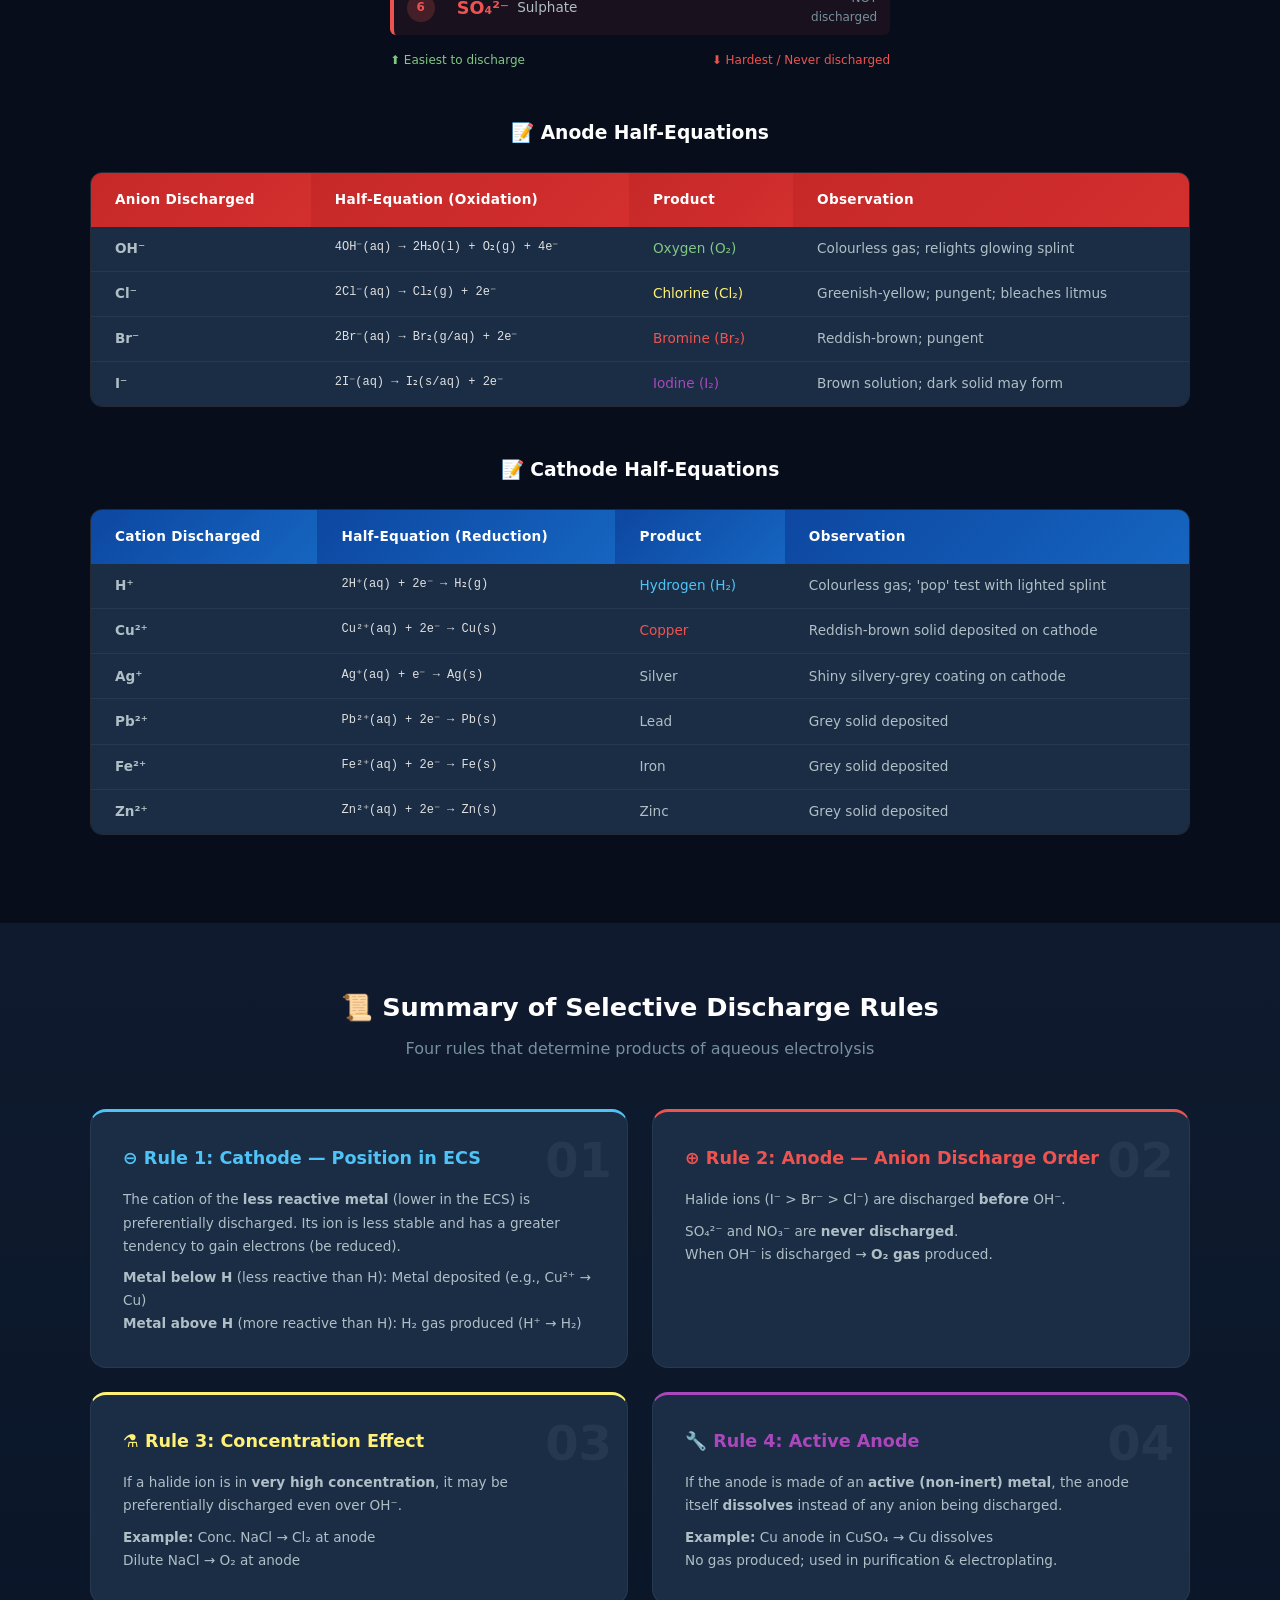
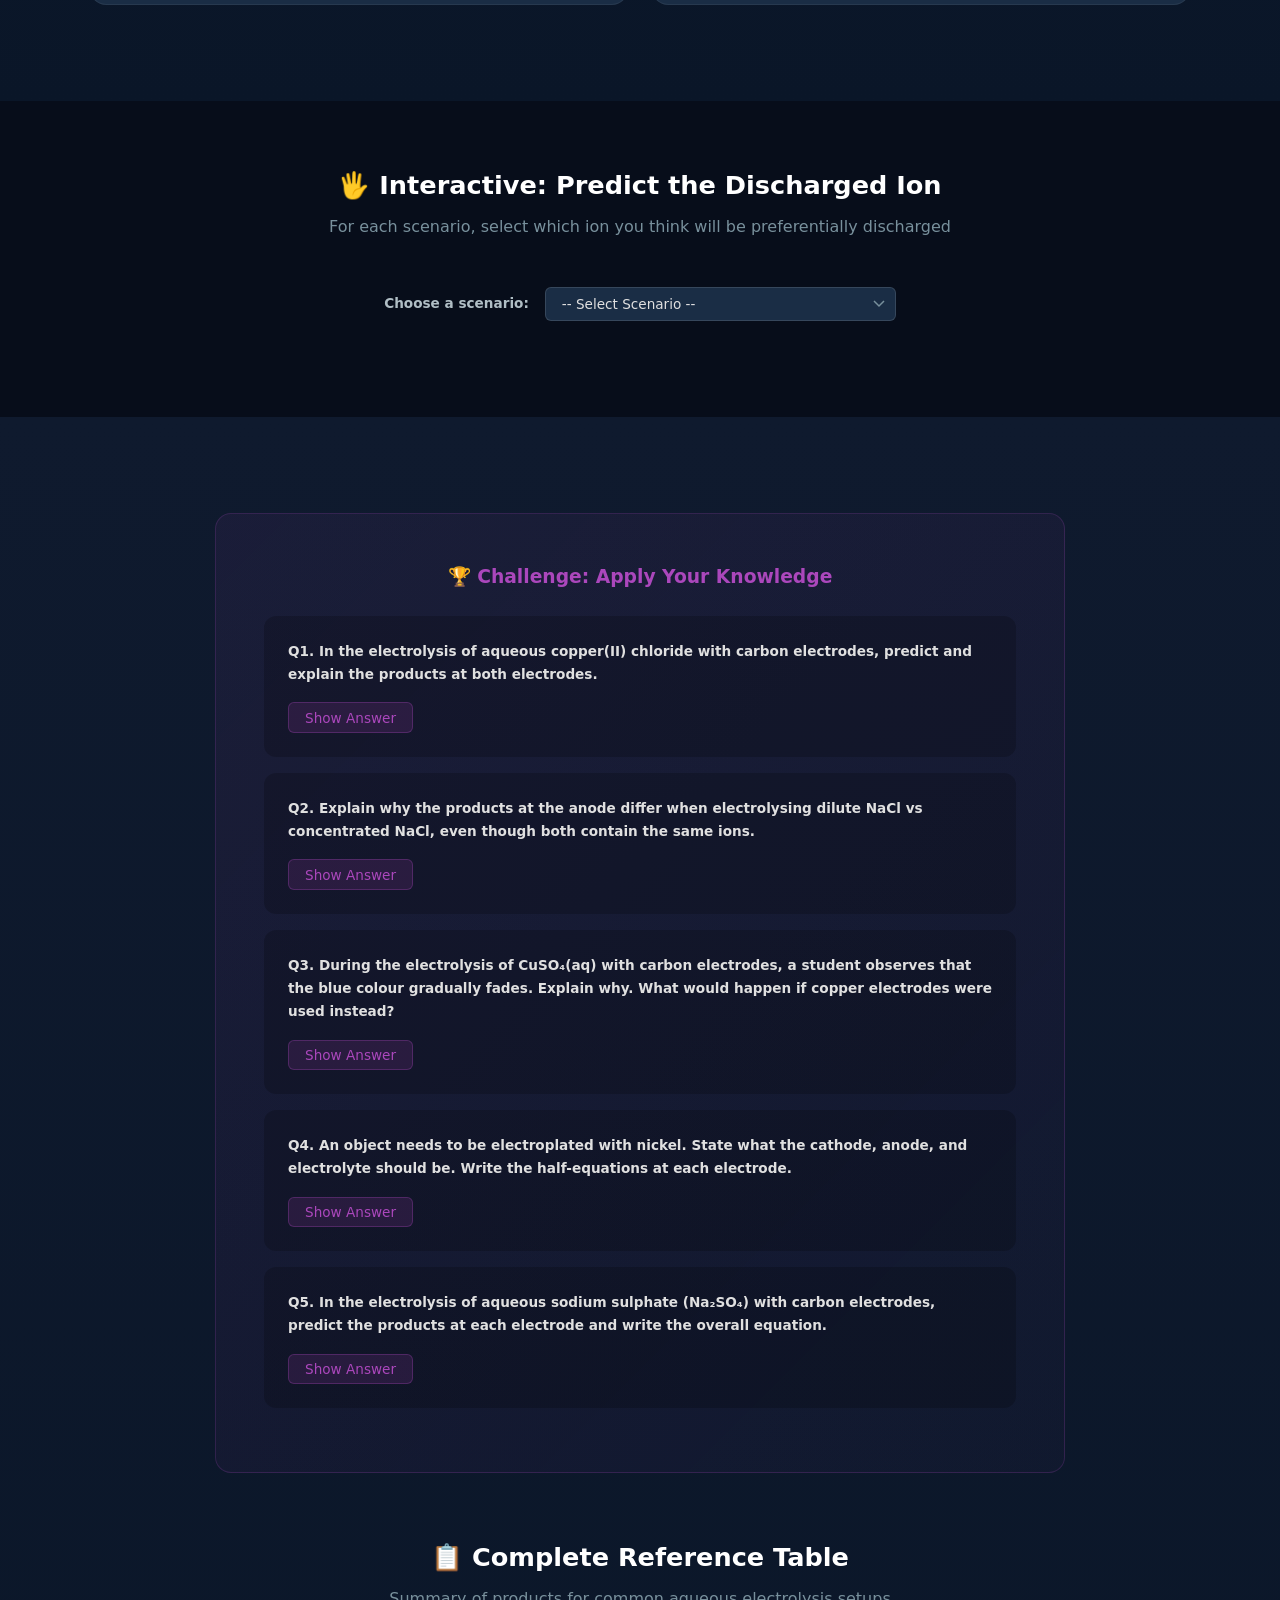
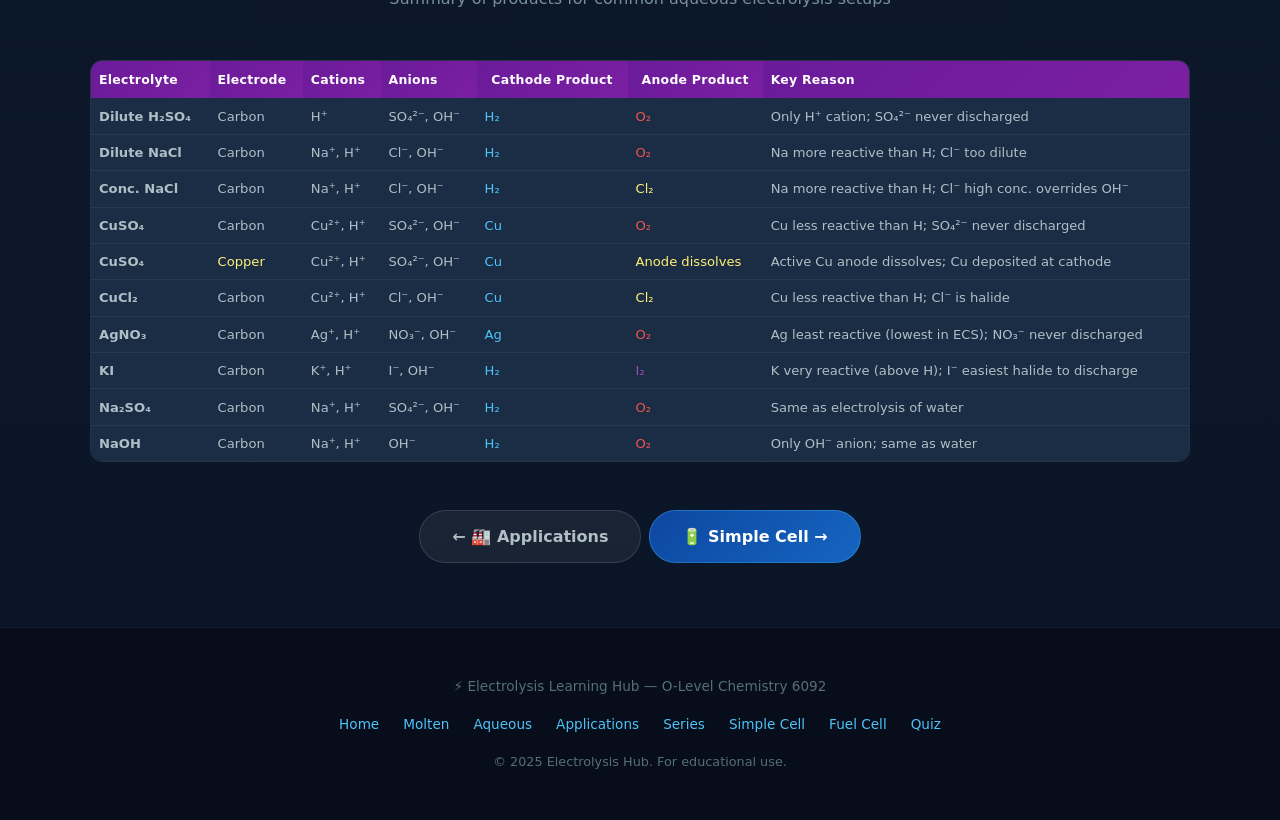
==== commit f219dd29: "Add files via upload" ====
--- a/electrochemical.html
+++ b/electrochemical.html
@@ -598,8 +598,8 @@
                     <h3>🔑 Key Definition</h3>
                     <p>
                         The <span class="highlight">Electrochemical Series (ECS)</span> is an arrangement of 
-                        metals and hydrogen in order of their <span class="term">reactivity</span> — their 
-                        tendency to lose electrons (be oxidised). It is closely related to the 
+                        elements shown as their ions in order of their <span class="term">stability</span> — their 
+                        tendency to gain electrons (be reduced). For O Level, it is closely related to the 
                         <span class="term">reactivity series</span>. Metals <strong>higher</strong> in the 
                         series are more reactive.
                     </p>
@@ -1520,4 +1520,4 @@
     </script>
 
 </body>
-</html>
+</html>
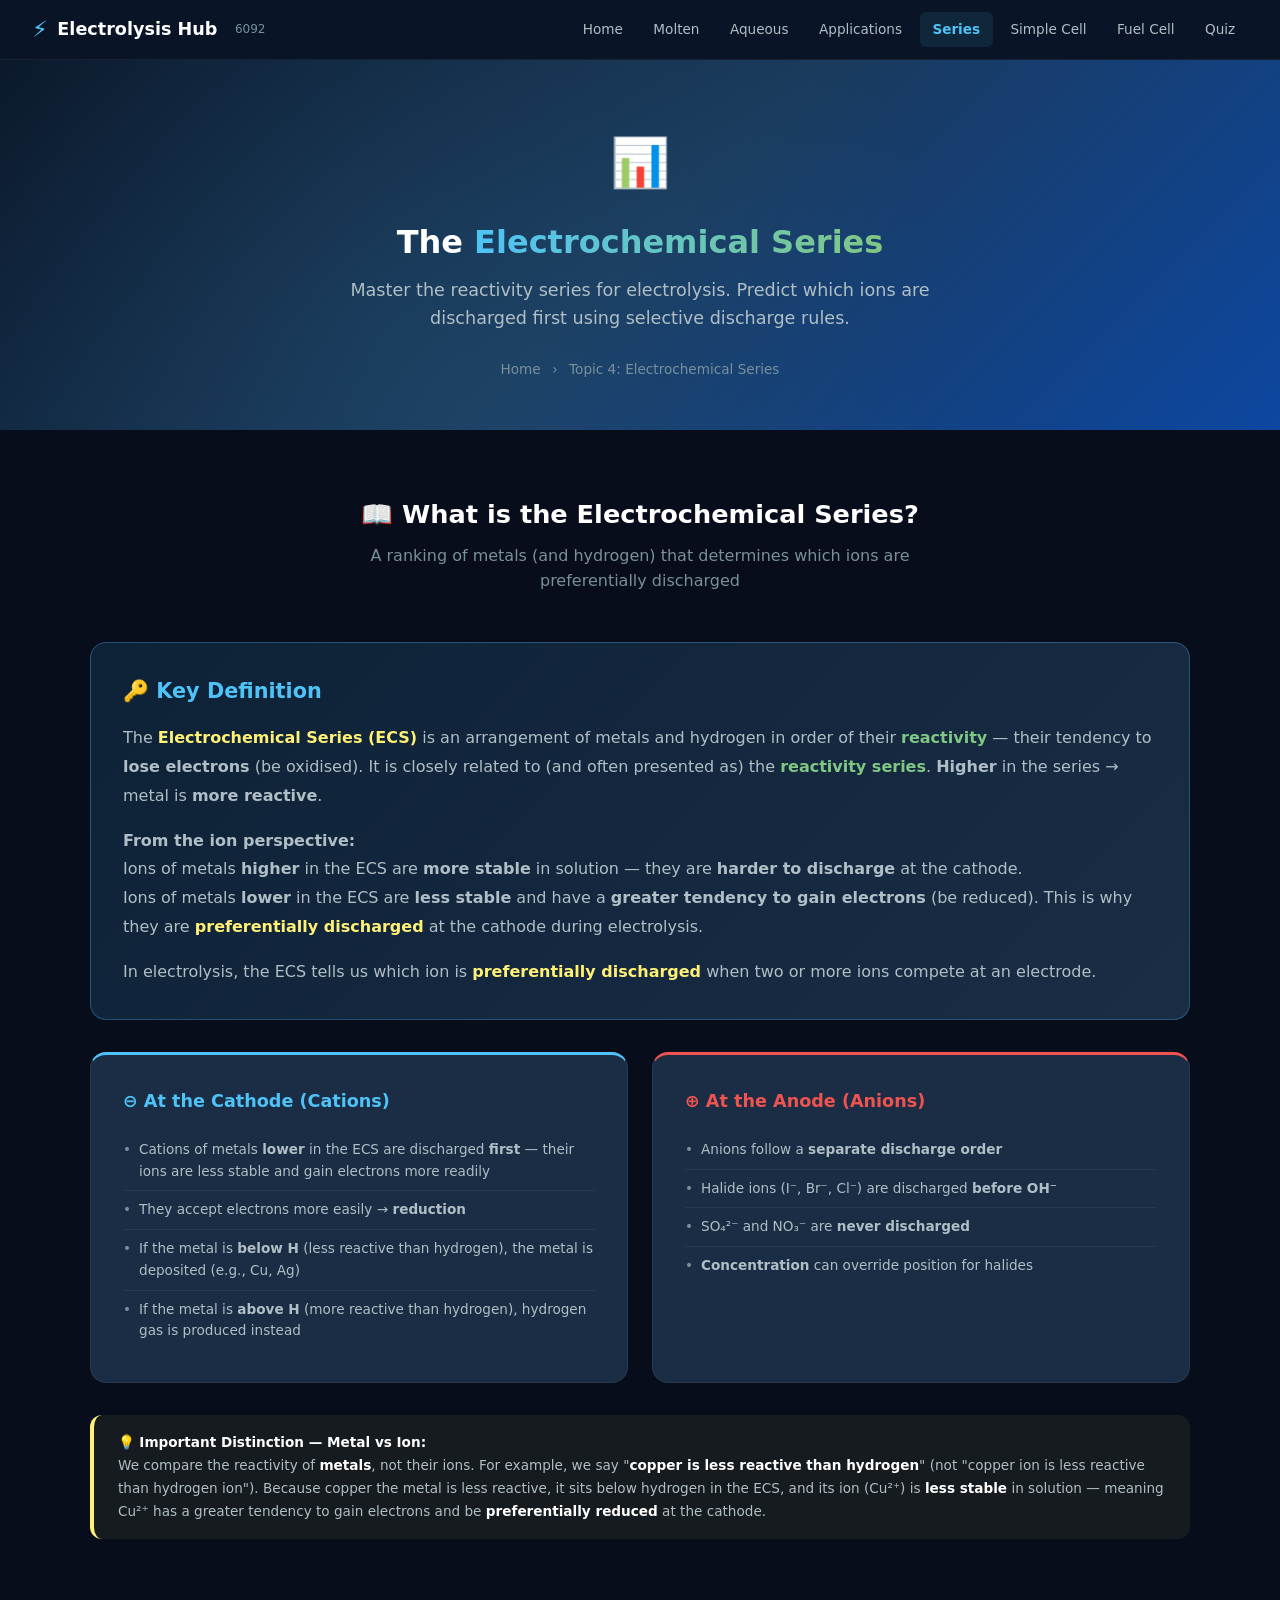
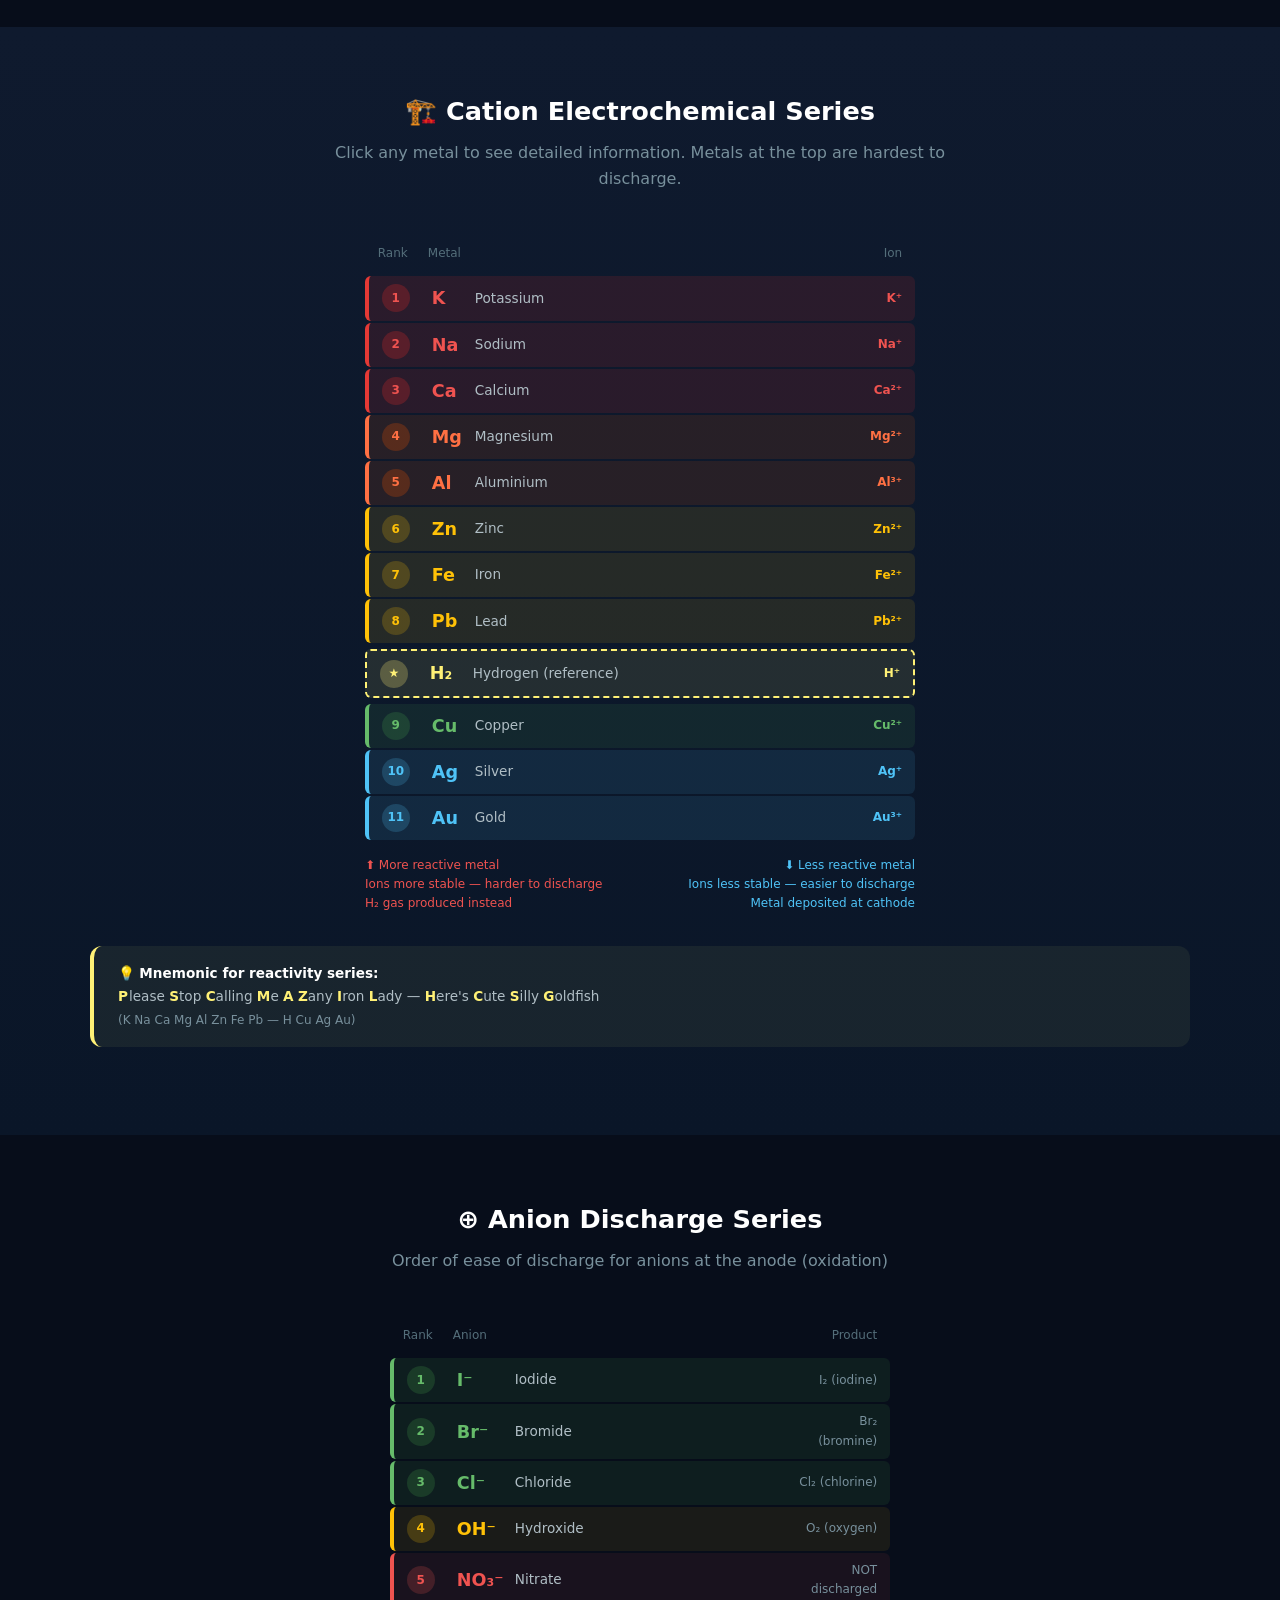
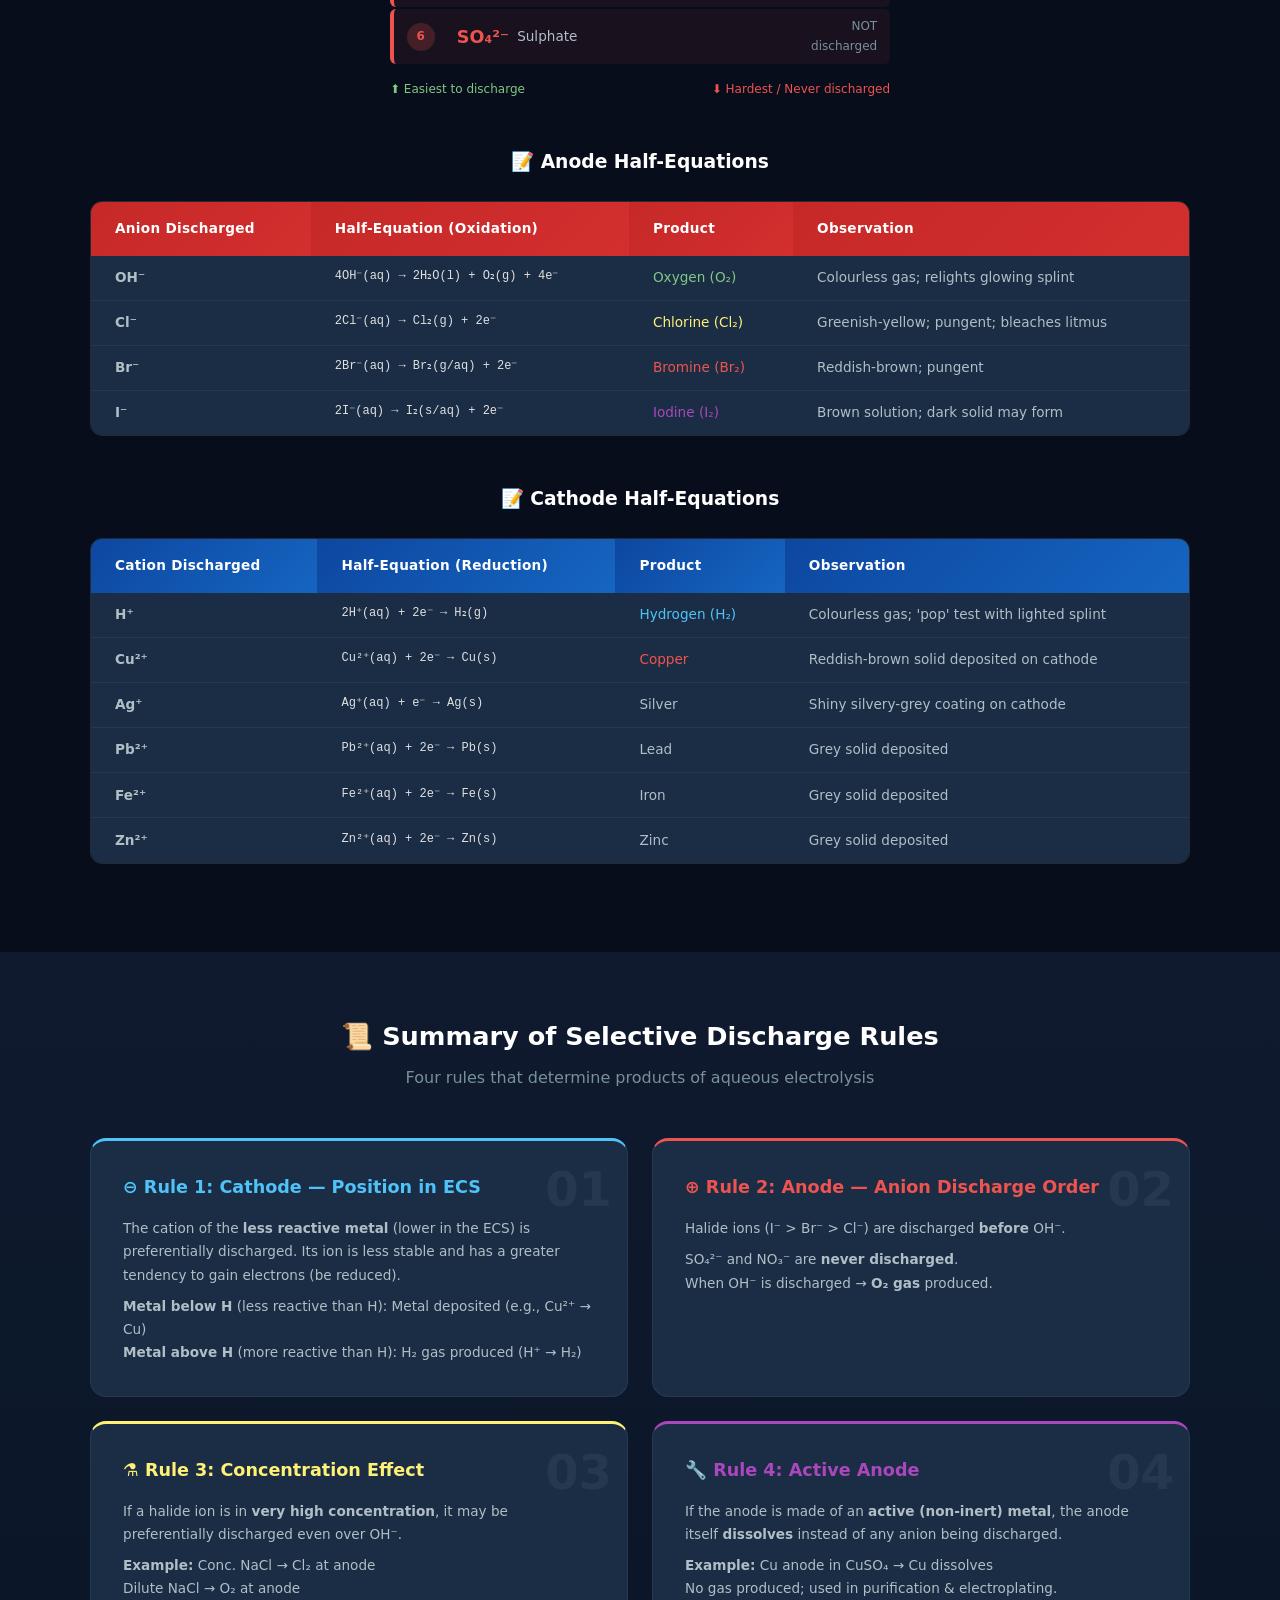
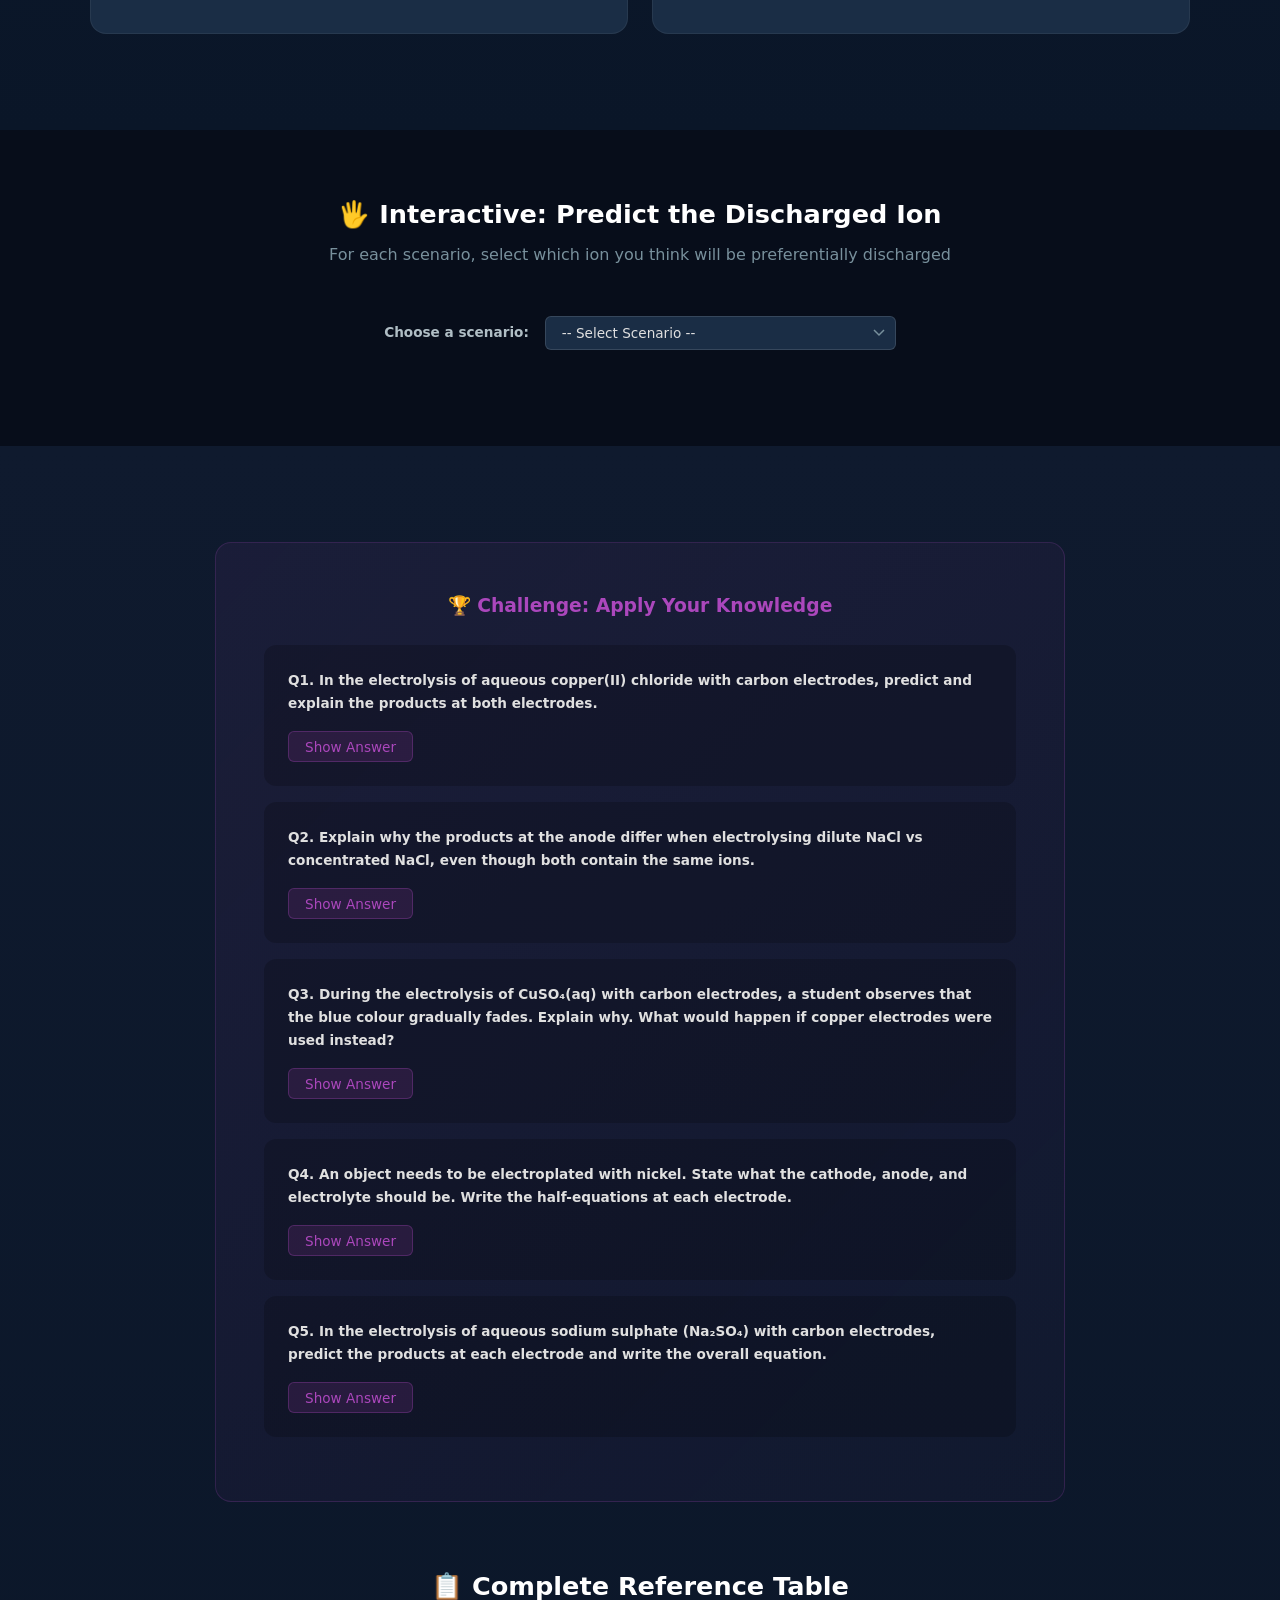
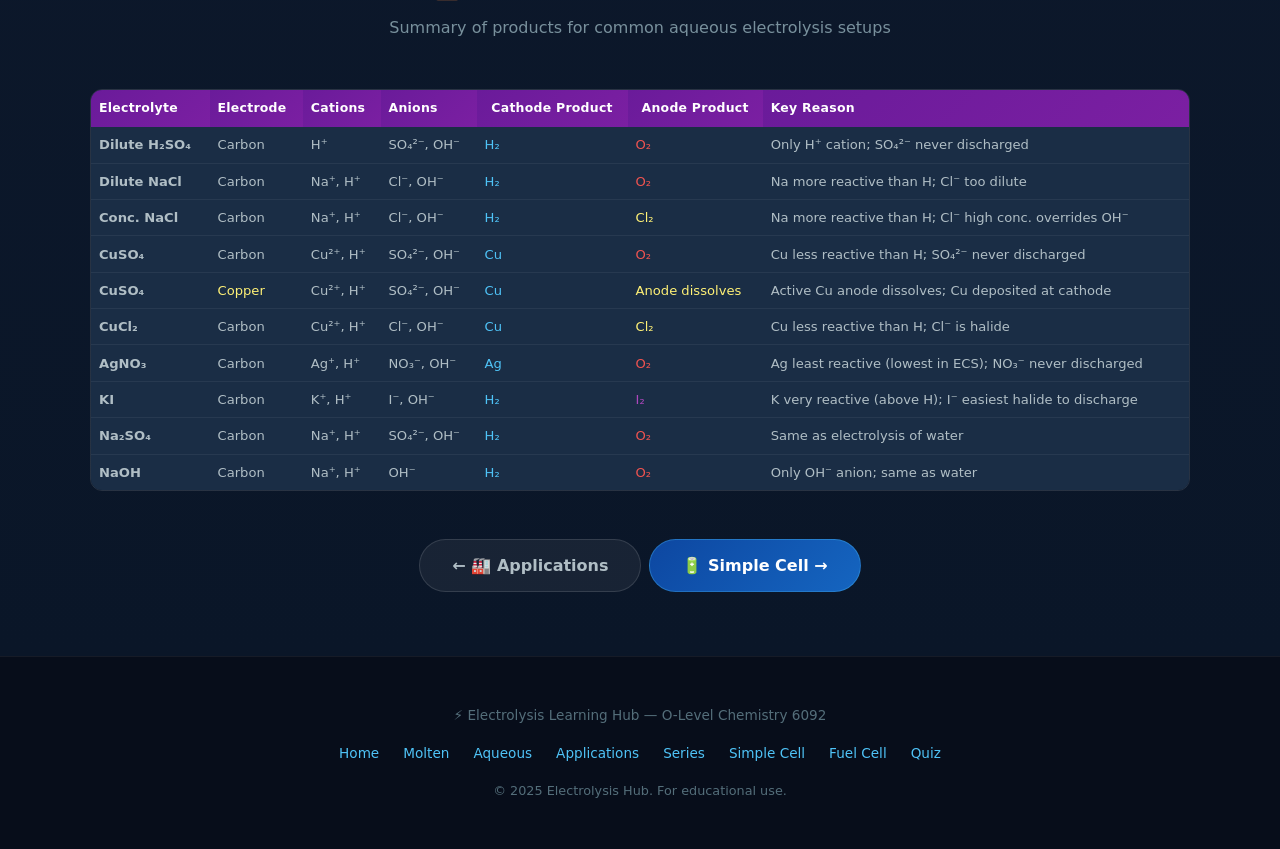
==== commit 2eb7b4b7: "Add files via upload" ====
--- a/electrochemical.html
+++ b/electrochemical.html
@@ -598,23 +598,24 @@
                     <h3>🔑 Key Definition</h3>
                     <p>
                         The <span class="highlight">Electrochemical Series (ECS)</span> is an arrangement of 
-                        elements shown as their ions in order of their <span class="term">stability</span> — their 
-                        tendency to gain electrons (be reduced). For O Level, it is closely related to the 
-                        <span class="term">reactivity series</span>. Metals <strong>higher</strong> in the 
-                        series are more reactive.
+                        metals and hydrogen in order of their <span class="term">reactivity</span> — their 
+                        tendency to <strong>lose electrons</strong> (be oxidised). It is closely related to (and 
+                        often presented as) the <span class="term">reactivity series</span>. 
+                        <strong>Higher</strong> in the series → metal is <strong>more reactive</strong>.
                     </p>
                     <p>
-                        From the <strong>ion perspective</strong>: ions of metals <strong>higher</strong> in 
-                        the ECS are <strong>more stable</strong> in solution (harder to discharge). Ions of metals 
-                        <strong>lower</strong> in the ECS are <span class="highlight">less stable</span> 
-                        and have a <strong>greater tendency to gain electrons</strong> (be reduced). 
-                        This is why they are <span class="highlight">preferentially discharged</span> at the 
-                        cathode during electrolysis.
+                        <strong>From the ion perspective:</strong><br>
+                        Ions of metals <strong>higher</strong> in the ECS are <strong>more stable</strong> in 
+                        solution — they are <strong>harder to discharge</strong> at the cathode.<br>
+                        Ions of metals <strong>lower</strong> in the ECS are <strong>less stable</strong> and 
+                        have a <strong>greater tendency to gain electrons</strong> (be reduced). This is why 
+                        they are <span class="highlight">preferentially discharged</span> at the cathode during 
+                        electrolysis.
                     </p>
                     <p>
                         In electrolysis, the ECS tells us which ion is 
-                        <span class="highlight">preferentially discharged</span> when two or more ions 
-                        compete at an electrode.
+                        <span class="highlight">preferentially discharged</span> when two or more ions compete 
+                        at an electrode.
                     </p>
                 </div>
 
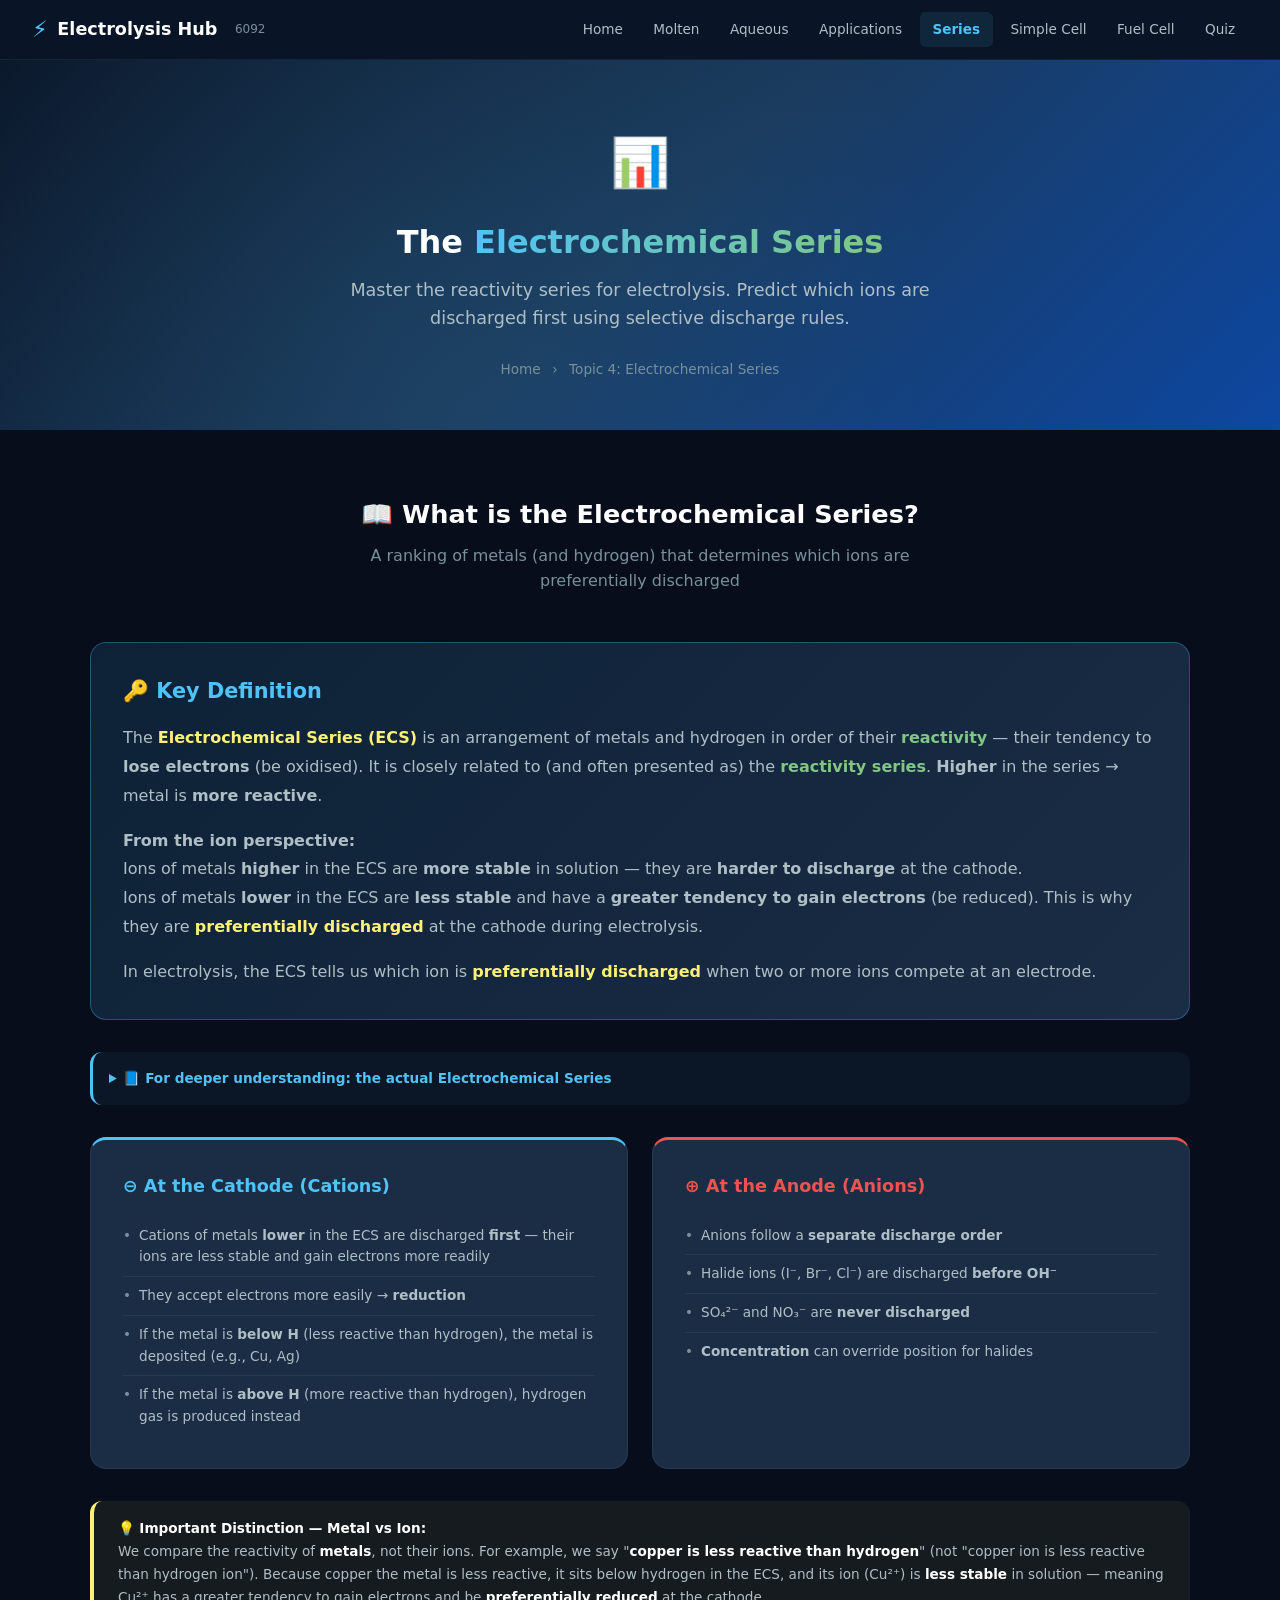
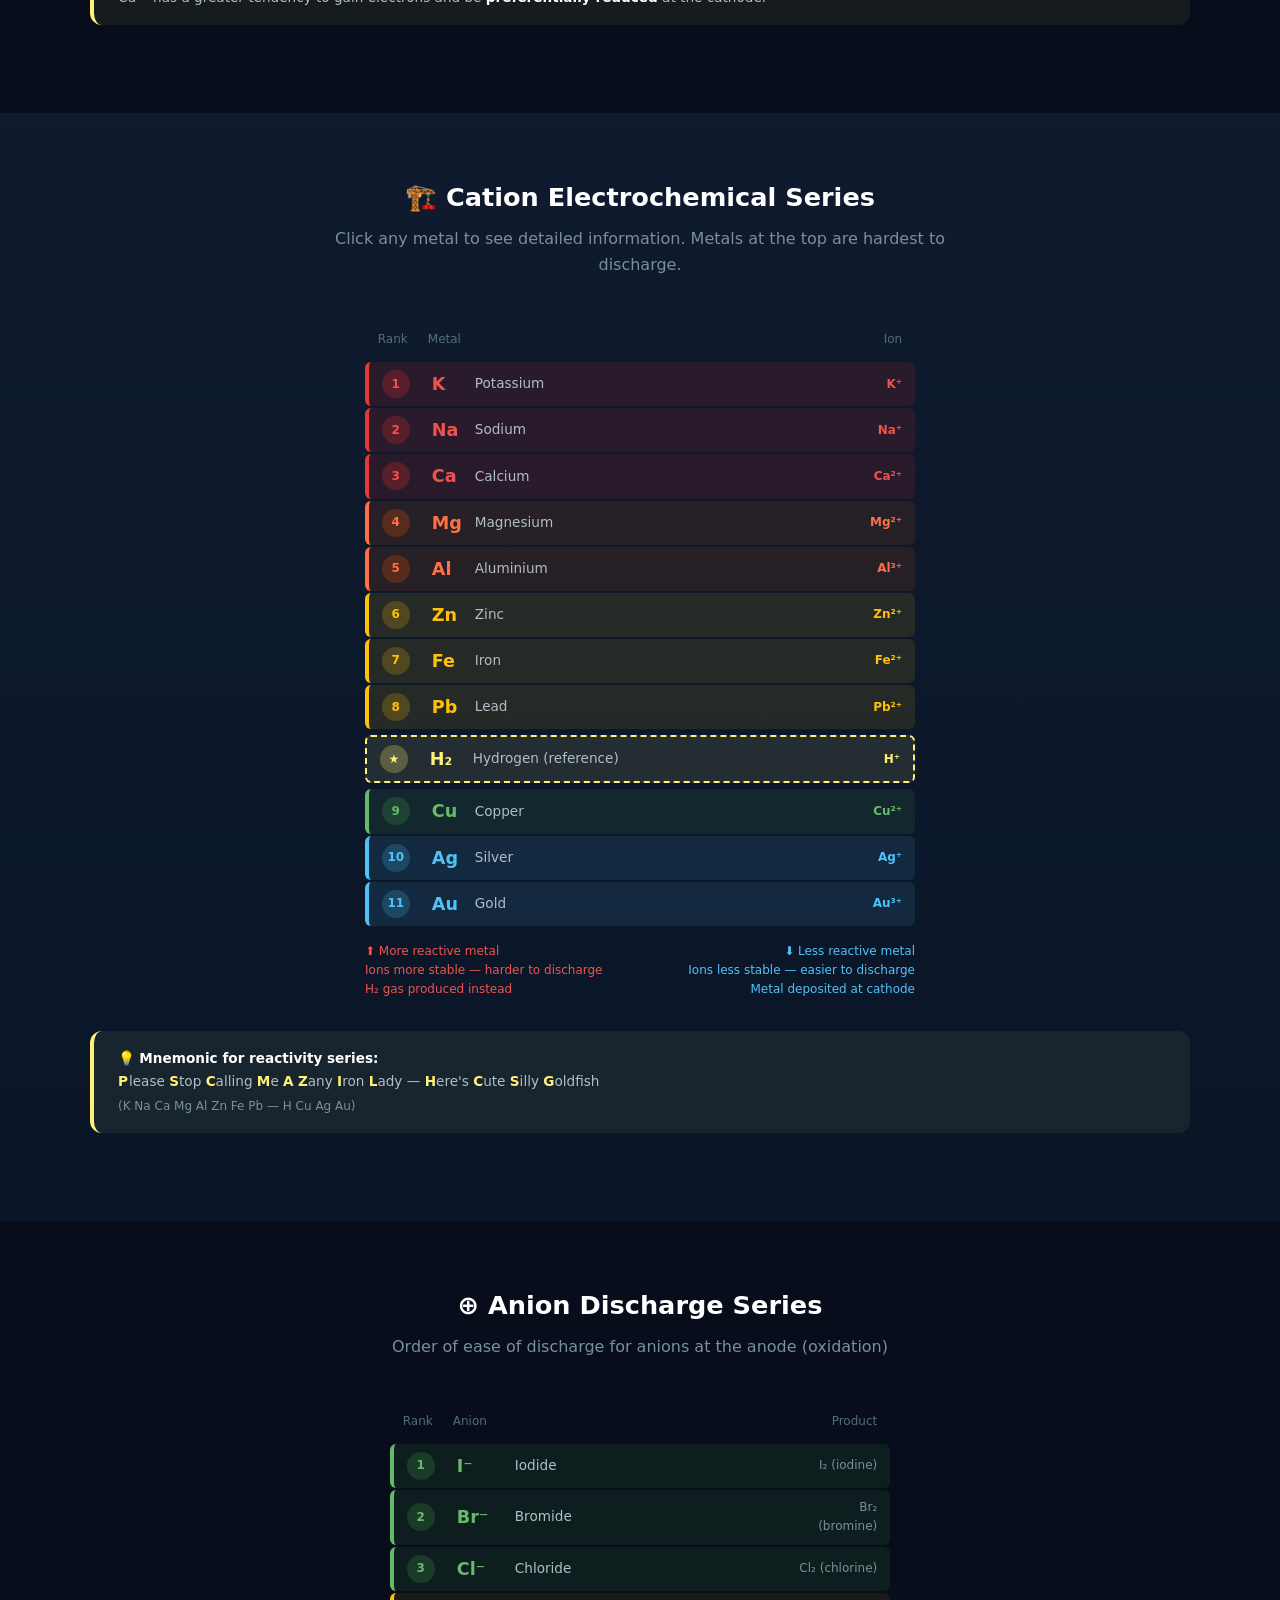
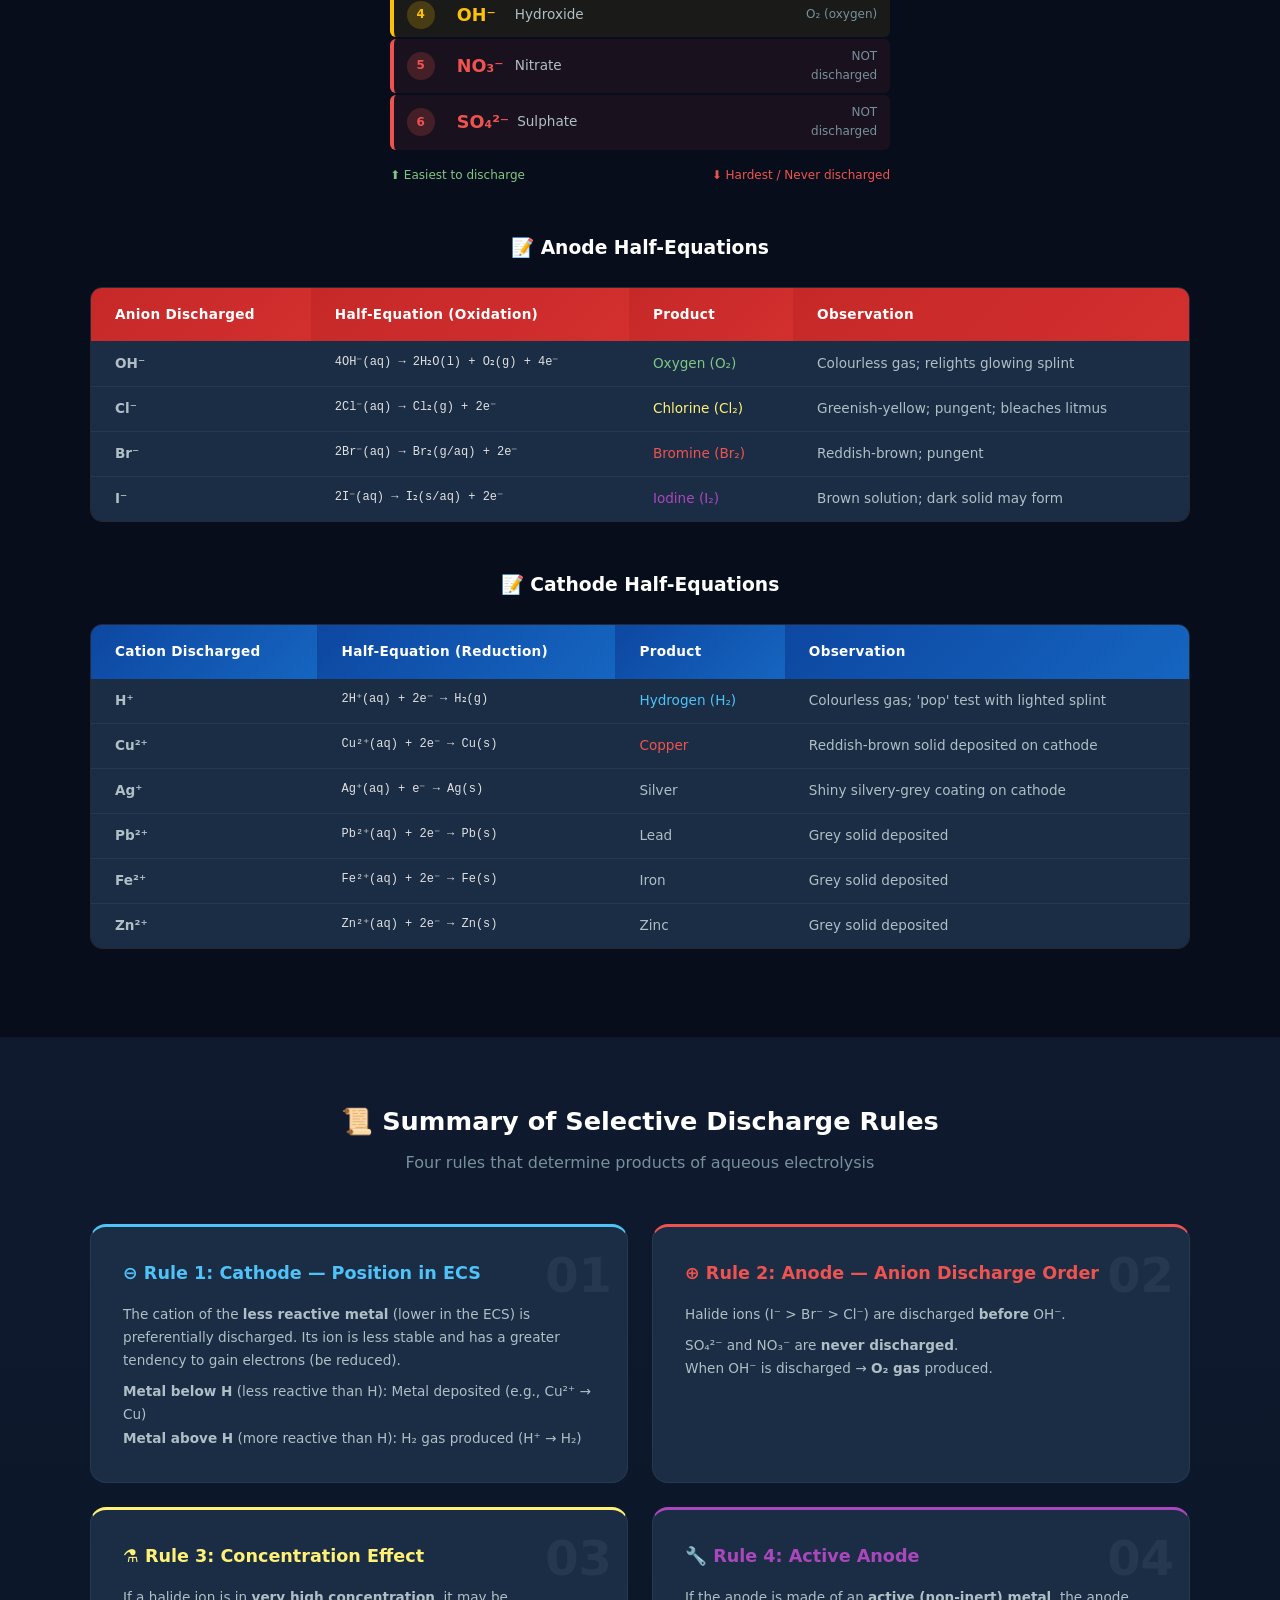
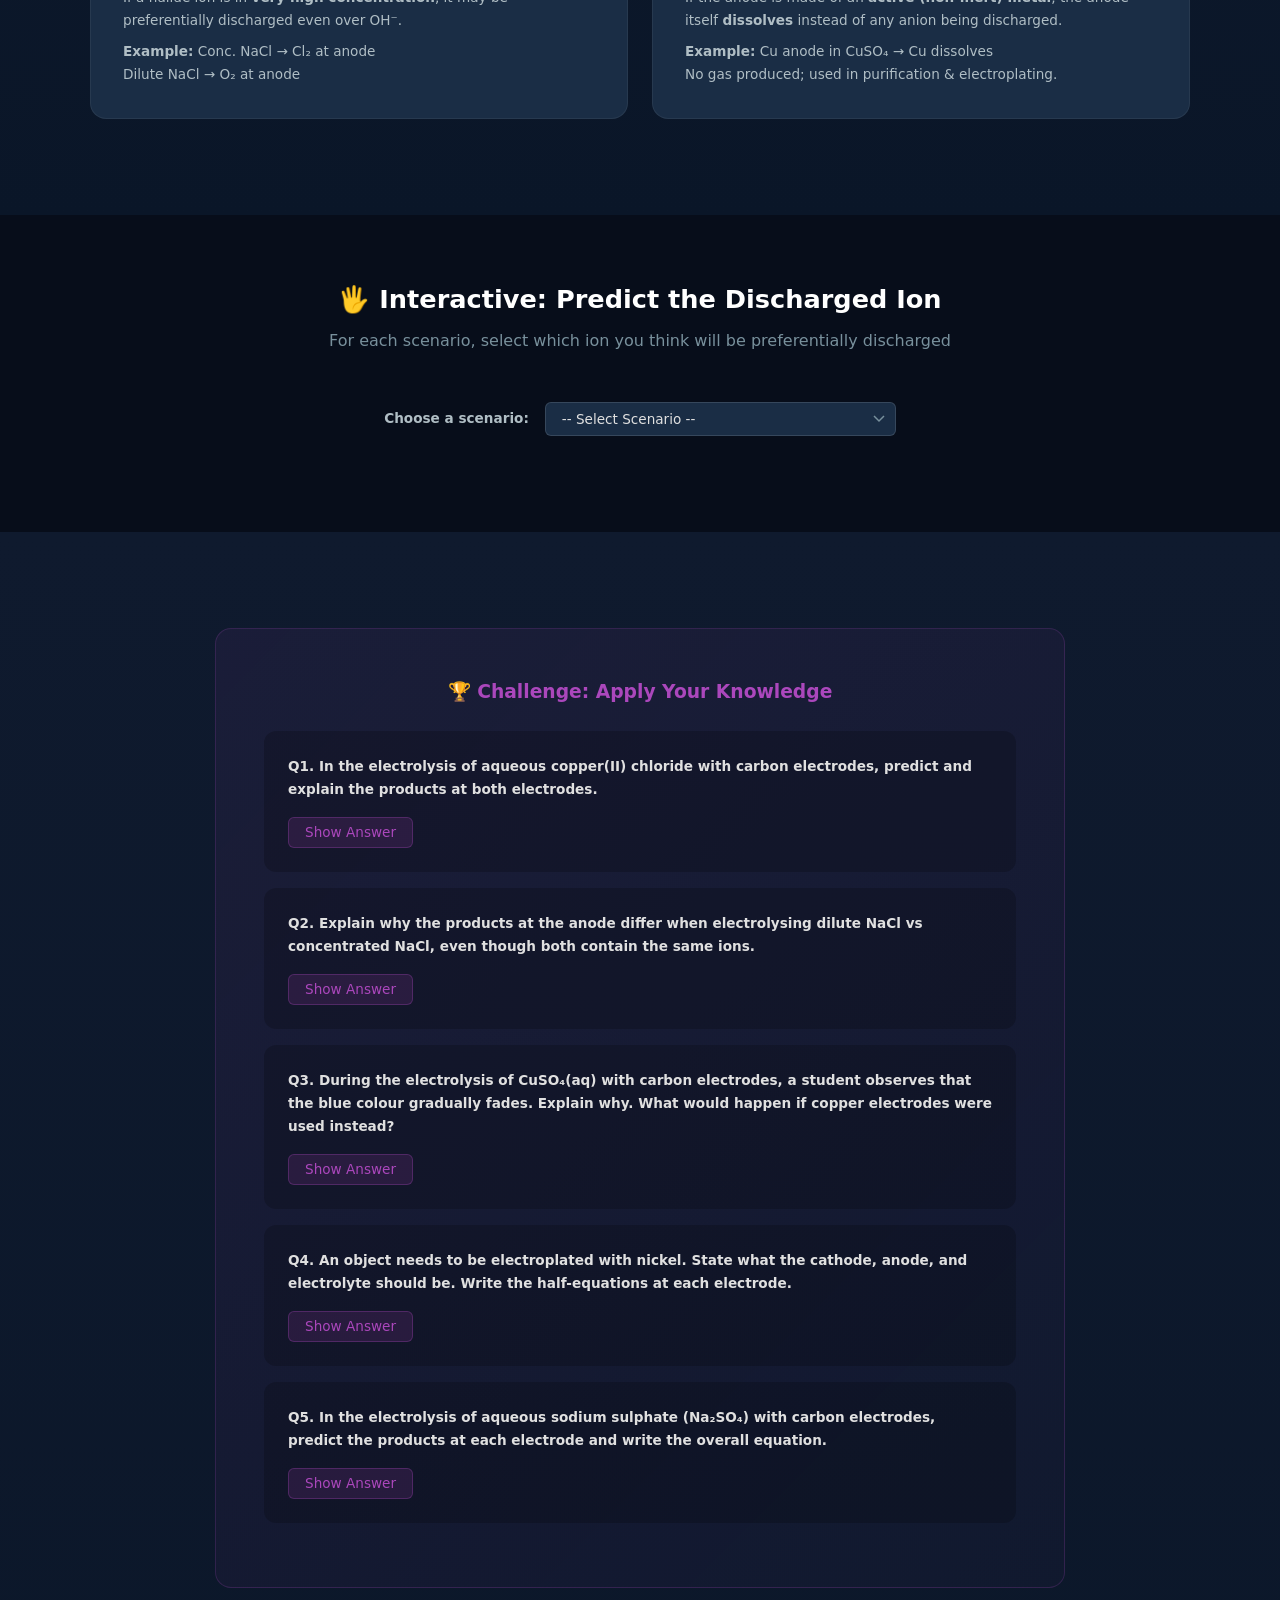
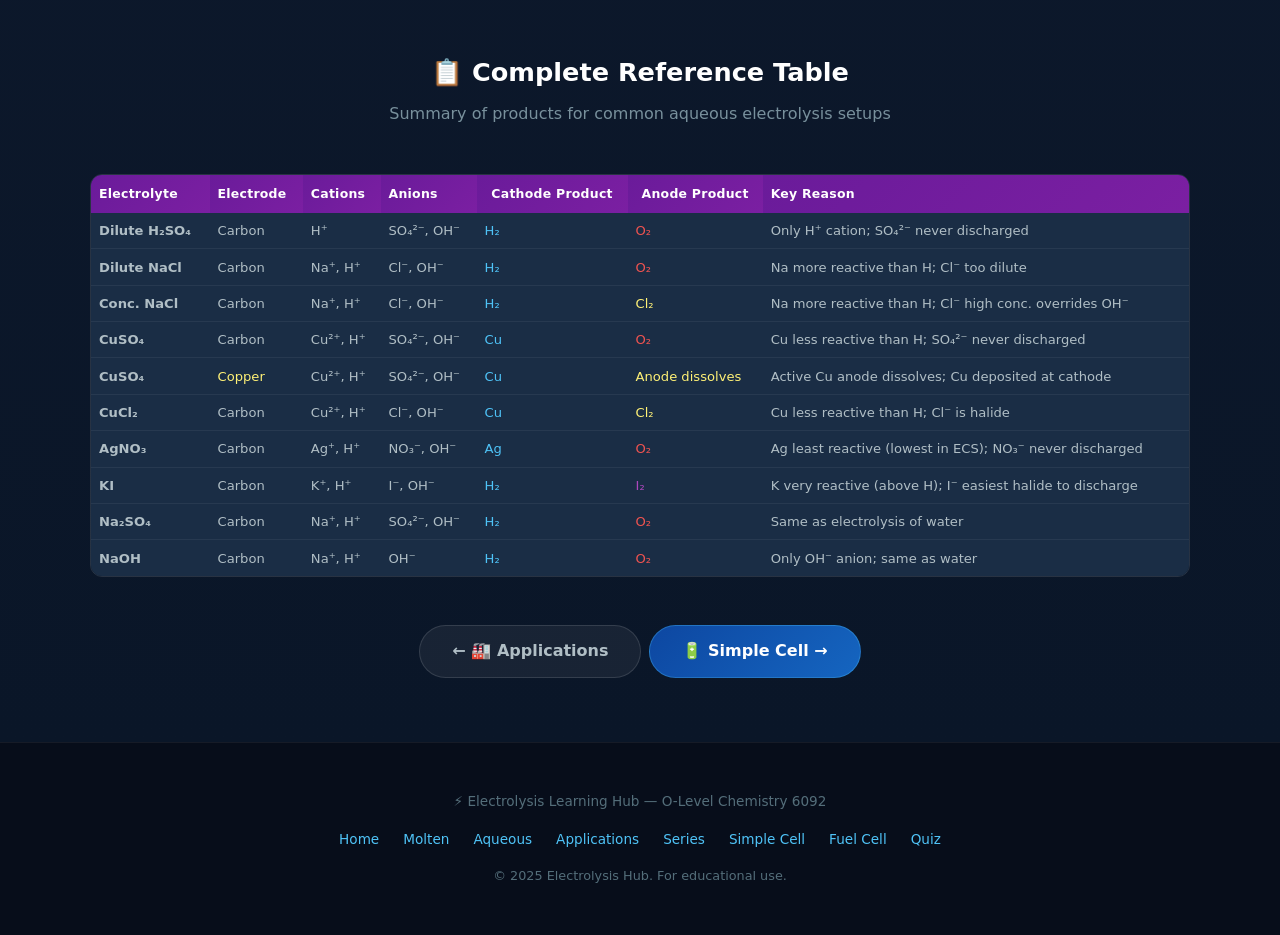
==== commit e763ea93: "Add files via upload" ====
--- a/electrochemical.html
+++ b/electrochemical.html
@@ -118,38 +118,6 @@
         .tower-row.hydrogen-ref .rank { background: rgba(255,241,118,0.25); color: var(--yellow-light); }
         .tower-row.hydrogen-ref .metal-symbol { color: var(--yellow-light); }
         .tower-row.hydrogen-ref .metal-ion { color: var(--yellow-light); }
-
-        /* Side labels for tower */
-        .tower-side-labels {
-            position: absolute;
-            right: -110px;
-            top: 0;
-            bottom: 0;
-            width: 100px;
-            display: flex;
-            flex-direction: column;
-            justify-content: space-between;
-            pointer-events: none;
-        }
-
-        .side-label {
-            font-size: var(--fs-xs);
-            color: var(--text-dim);
-            text-align: center;
-            padding: var(--space-sm);
-        }
-
-        .side-label .arrow-up {
-            display: block;
-            font-size: 1.5rem;
-            color: #e53935;
-        }
-
-        .side-label .arrow-down {
-            display: block;
-            font-size: 1.5rem;
-            color: #4fc3f7;
-        }
 
         /* Detail popup for clicked row */
         .metal-detail-popup {
@@ -531,9 +499,33 @@
             padding: 0.45rem 0.5rem;
         }
 
+        /* Scientific note toggle (subtle) */
+        .scientific-note {
+            background: rgba(79, 195, 247, 0.05);
+            border-left: 3px solid var(--blue-light);
+            padding: var(--space-md);
+            margin: var(--space-lg) 0;
+            border-radius: var(--radius-md);
+            font-size: var(--fs-sm);
+            transition: all var(--transition-fast);
+        }
+        .scientific-note summary {
+            cursor: pointer;
+            color: var(--blue-light);
+            font-weight: 600;
+            outline: none;
+        }
+        .scientific-note summary:hover {
+            text-decoration: underline;
+        }
+        .scientific-note p {
+            margin-top: var(--space-sm);
+            color: var(--text-secondary);
+            line-height: 1.6;
+        }
+
         /* Responsive */
         @media (max-width: 768px) {
-            .tower-side-labels { display: none; }
             .tower-container { max-width: 100%; }
             .rules-summary { grid-template-columns: 1fr; }
             .predictor-ions-row { grid-template-columns: 1fr; }
@@ -618,6 +610,26 @@
                         at an electrode.
                     </p>
                 </div>
+
+                <!-- Scientific note (collapsible) -->
+                <details class="scientific-note">
+                    <summary>📘 For deeper understanding: the actual Electrochemical Series</summary>
+                    <p>
+                        In scientific chemistry, the <strong>Electrochemical Series</strong> is defined by 
+                        <strong>standard reduction potentials</strong> – it arranges elements (as ions) 
+                        in order of their <strong>tendency to gain electrons (be reduced)</strong>. 
+                        This series is the <strong>reverse</strong> of the reactivity series shown above. 
+                        <br><br>
+                        For example, in the true electrochemical series:<br>
+                        • Gold (Au³⁺) is at the <strong>top</strong> (greatest tendency to gain electrons).<br>
+                        • Potassium (K⁺) is at the <strong>bottom</strong> (lowest tendency to gain electrons).<br>
+                        • The rule for cathode discharge becomes: <strong>higher in the true series → easier to discharge</strong>.
+                        <br><br>
+                        At O Level, the term "Electrochemical Series" is often used interchangeably with the 
+                        reactivity series, and the rule "lower in the series → easier to discharge" is taught 
+                        for simplicity. Both approaches lead to the same correct predictions.
+                    </p>
+                </details>
 
                 <div class="compare-grid">
                     <div class="compare-card cathode-card">
@@ -996,16 +1008,12 @@
                         <!-- Cathode prediction -->
                         <div class="predictor-electrode cathode-pred">
                             <h4>⊖ Cathode (−) — Which cation is discharged?</h4>
-                            <div id="cathodeChoices">
-                                <!-- Filled by JS -->
-                            </div>
+                            <div id="cathodeChoices"></div>
                         </div>
                         <!-- Anode prediction -->
                         <div class="predictor-electrode anode-pred">
                             <h4>⊕ Anode (+) — Which anion is discharged?</h4>
-                            <div id="anodeChoices">
-                                <!-- Filled by JS -->
-                            </div>
+                            <div id="anodeChoices"></div>
                         </div>
                     </div>
 
